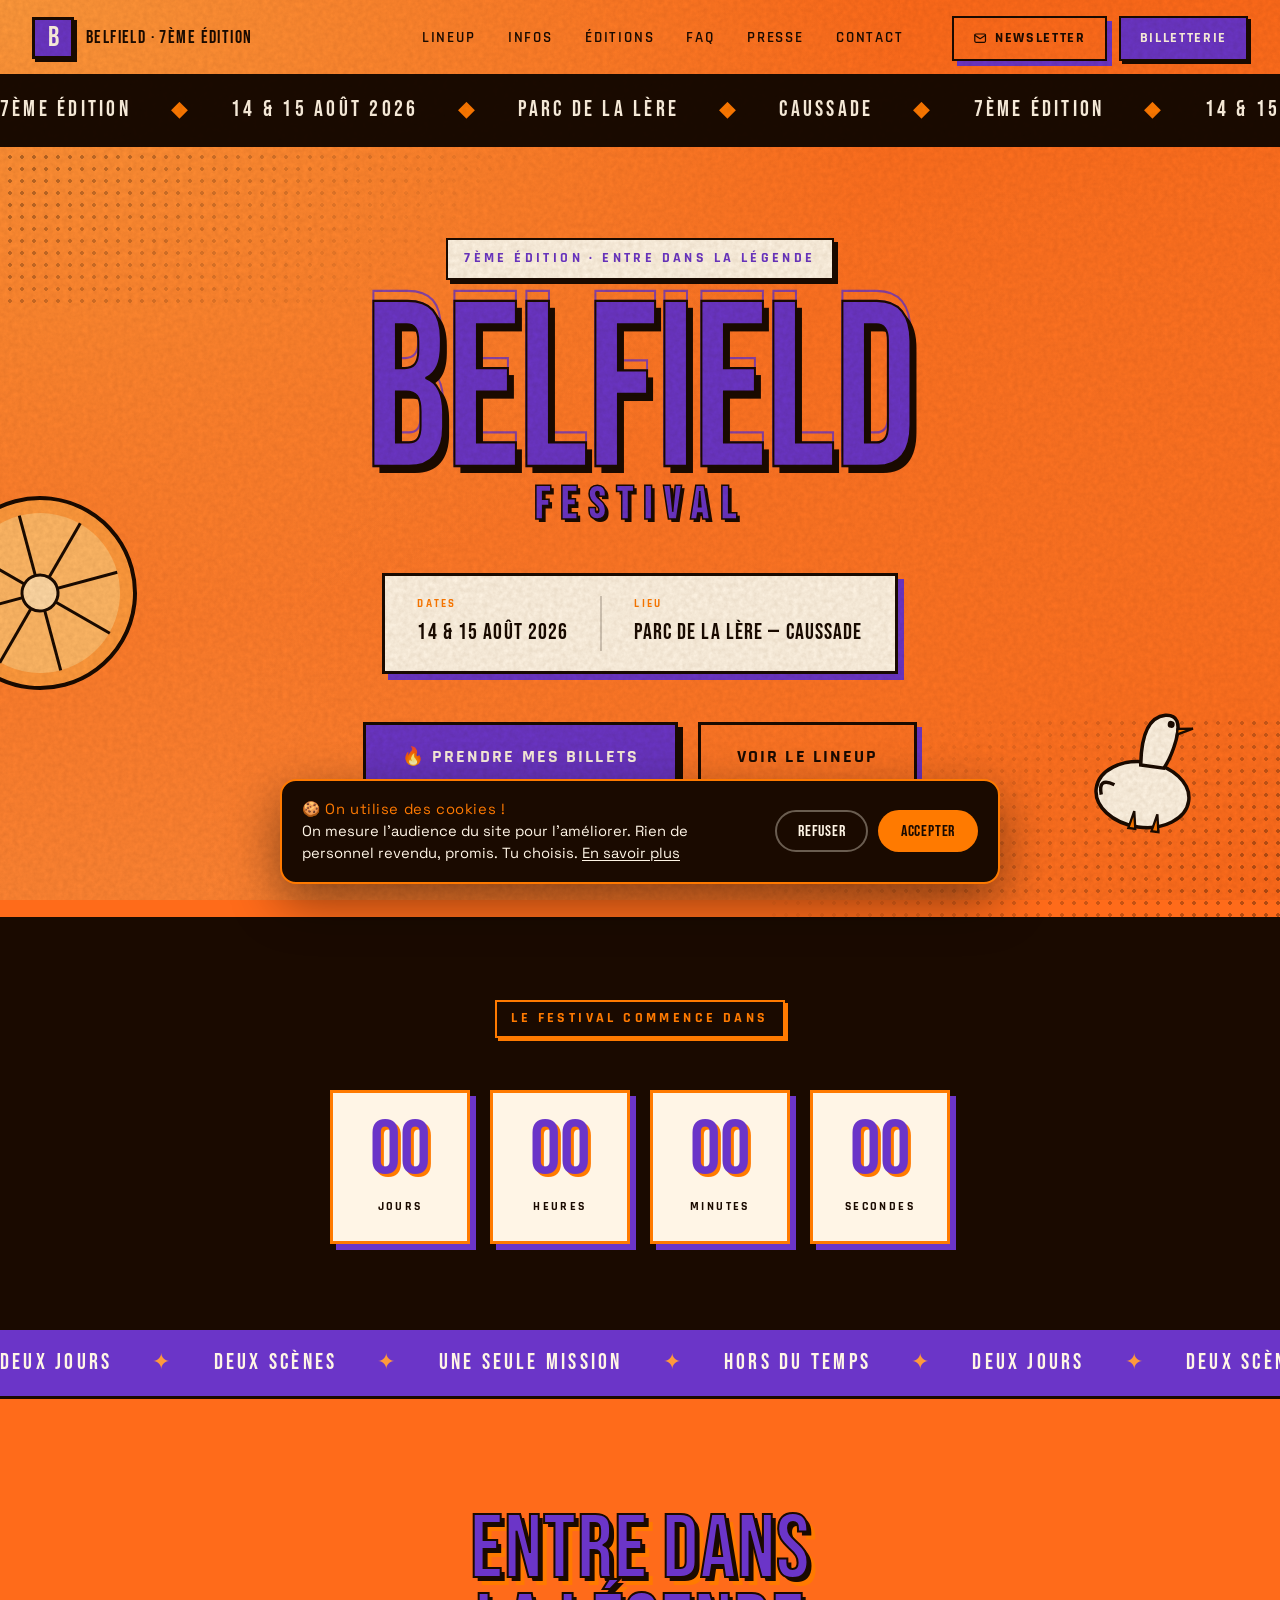
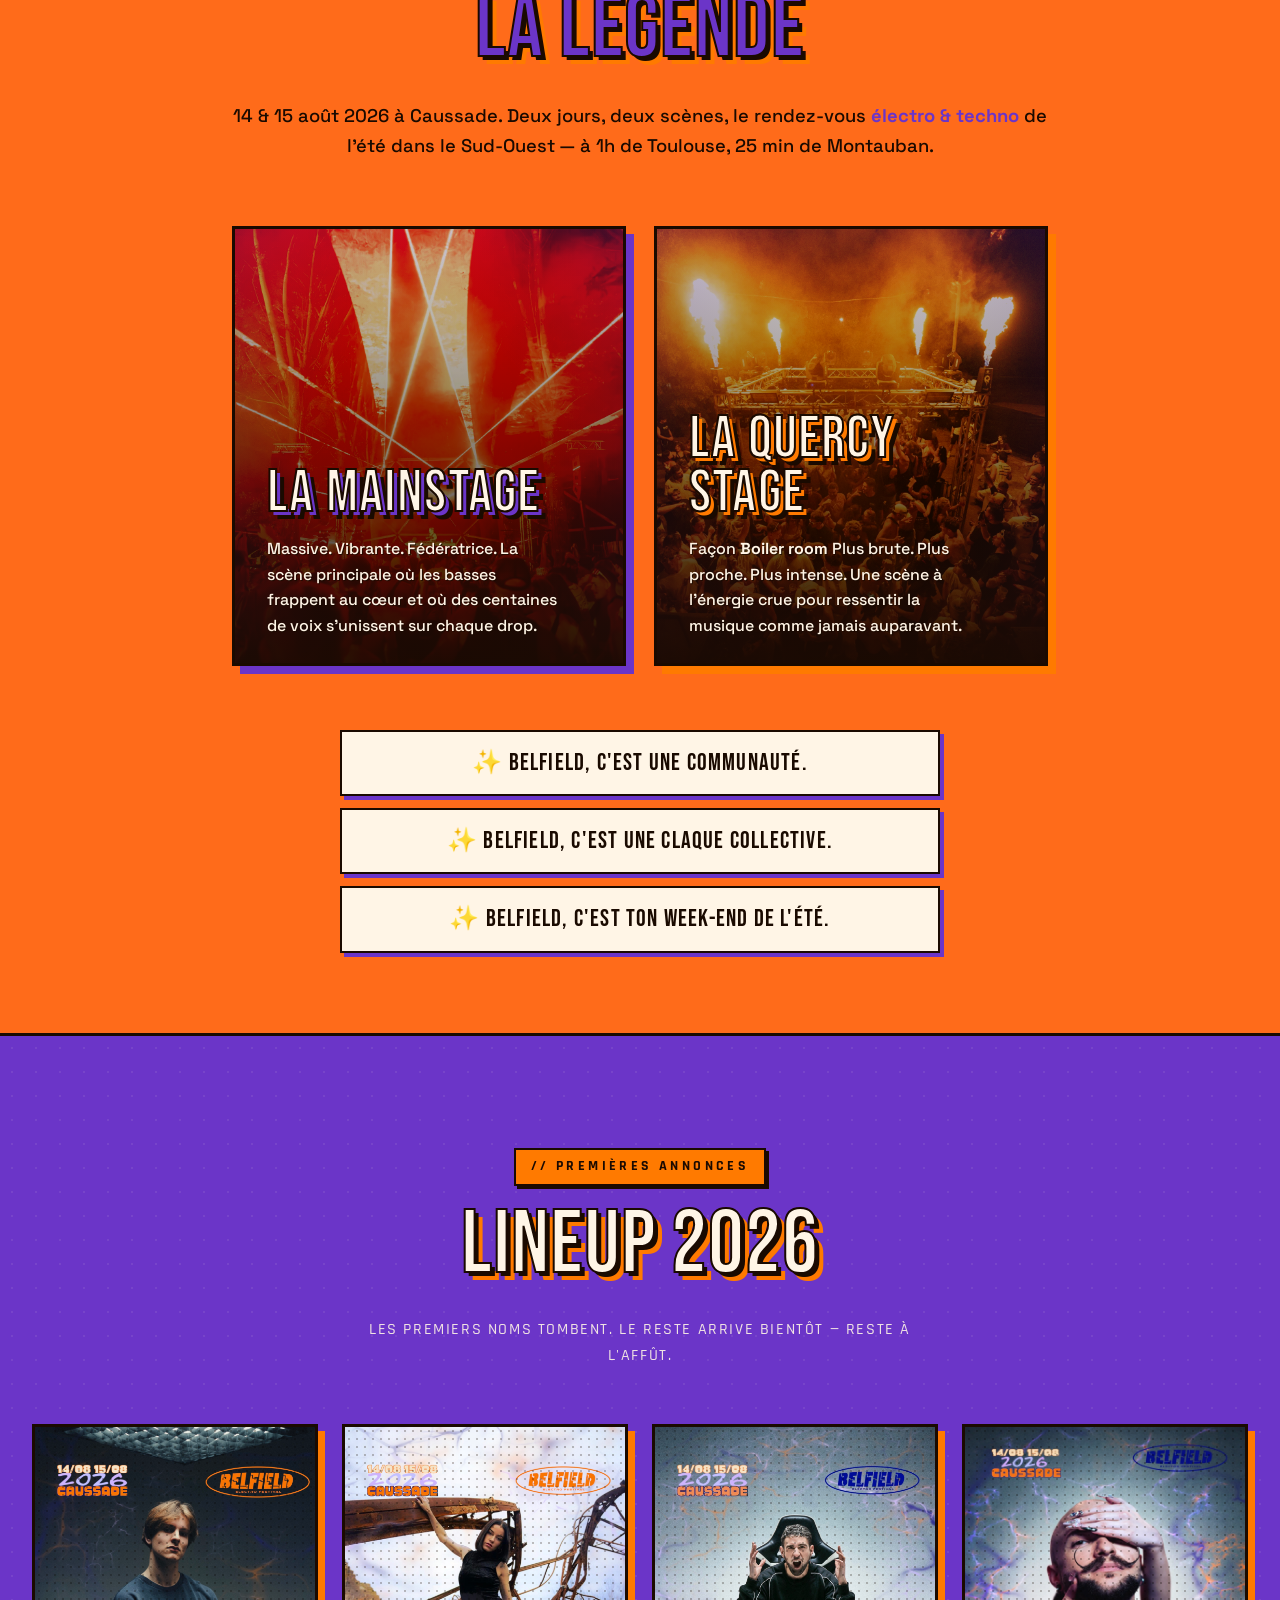
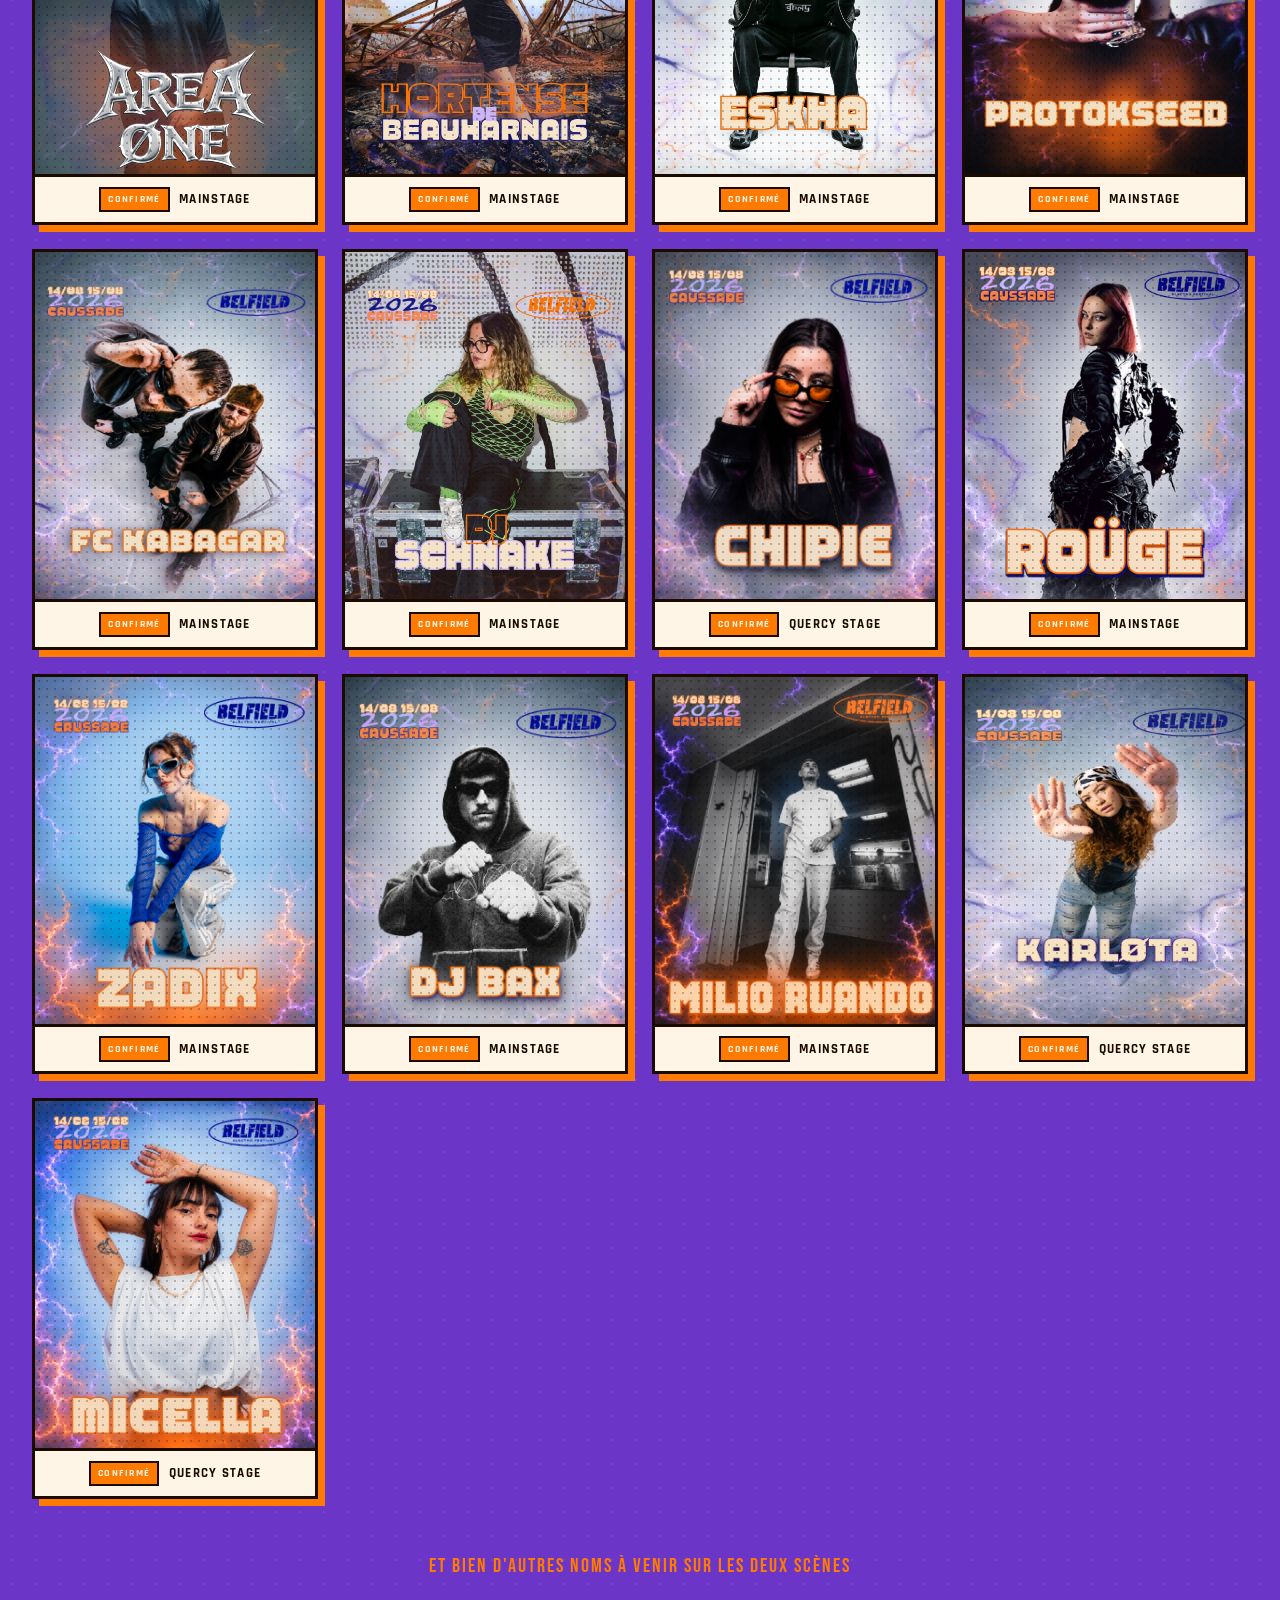
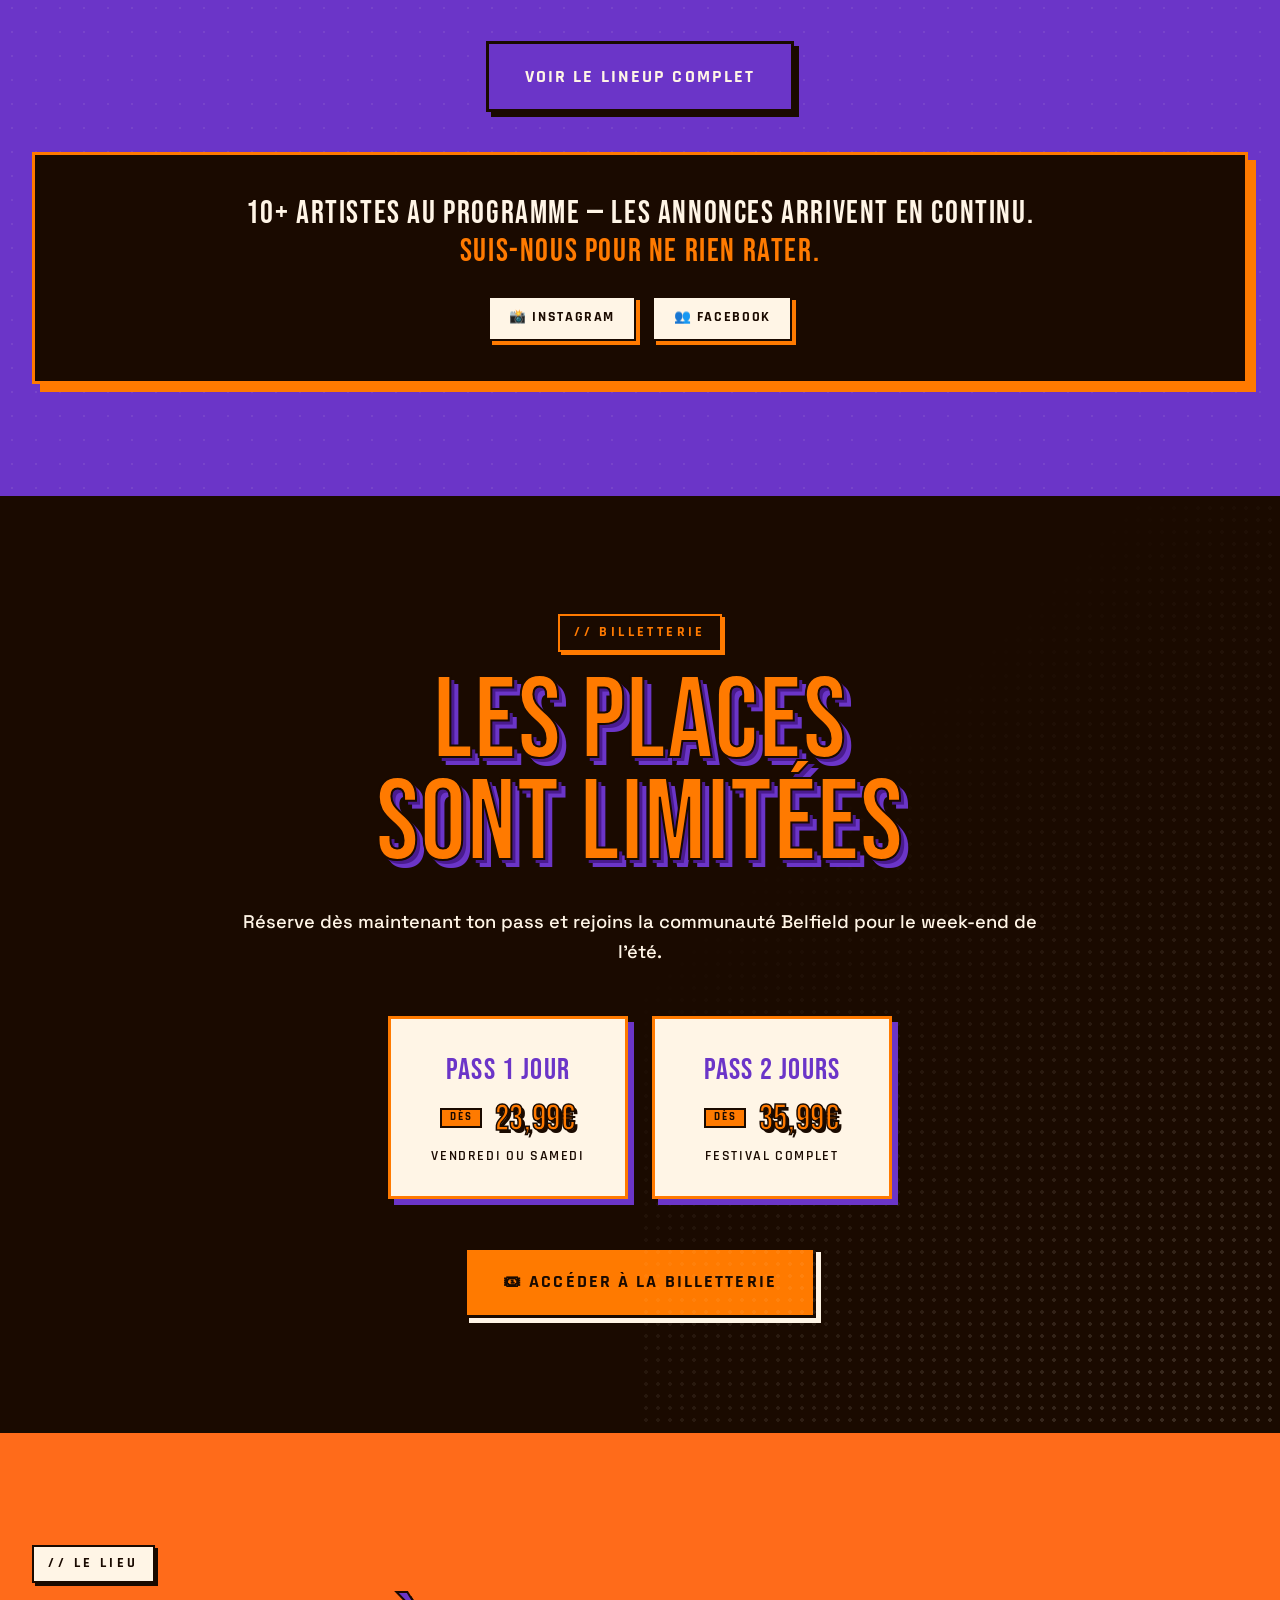
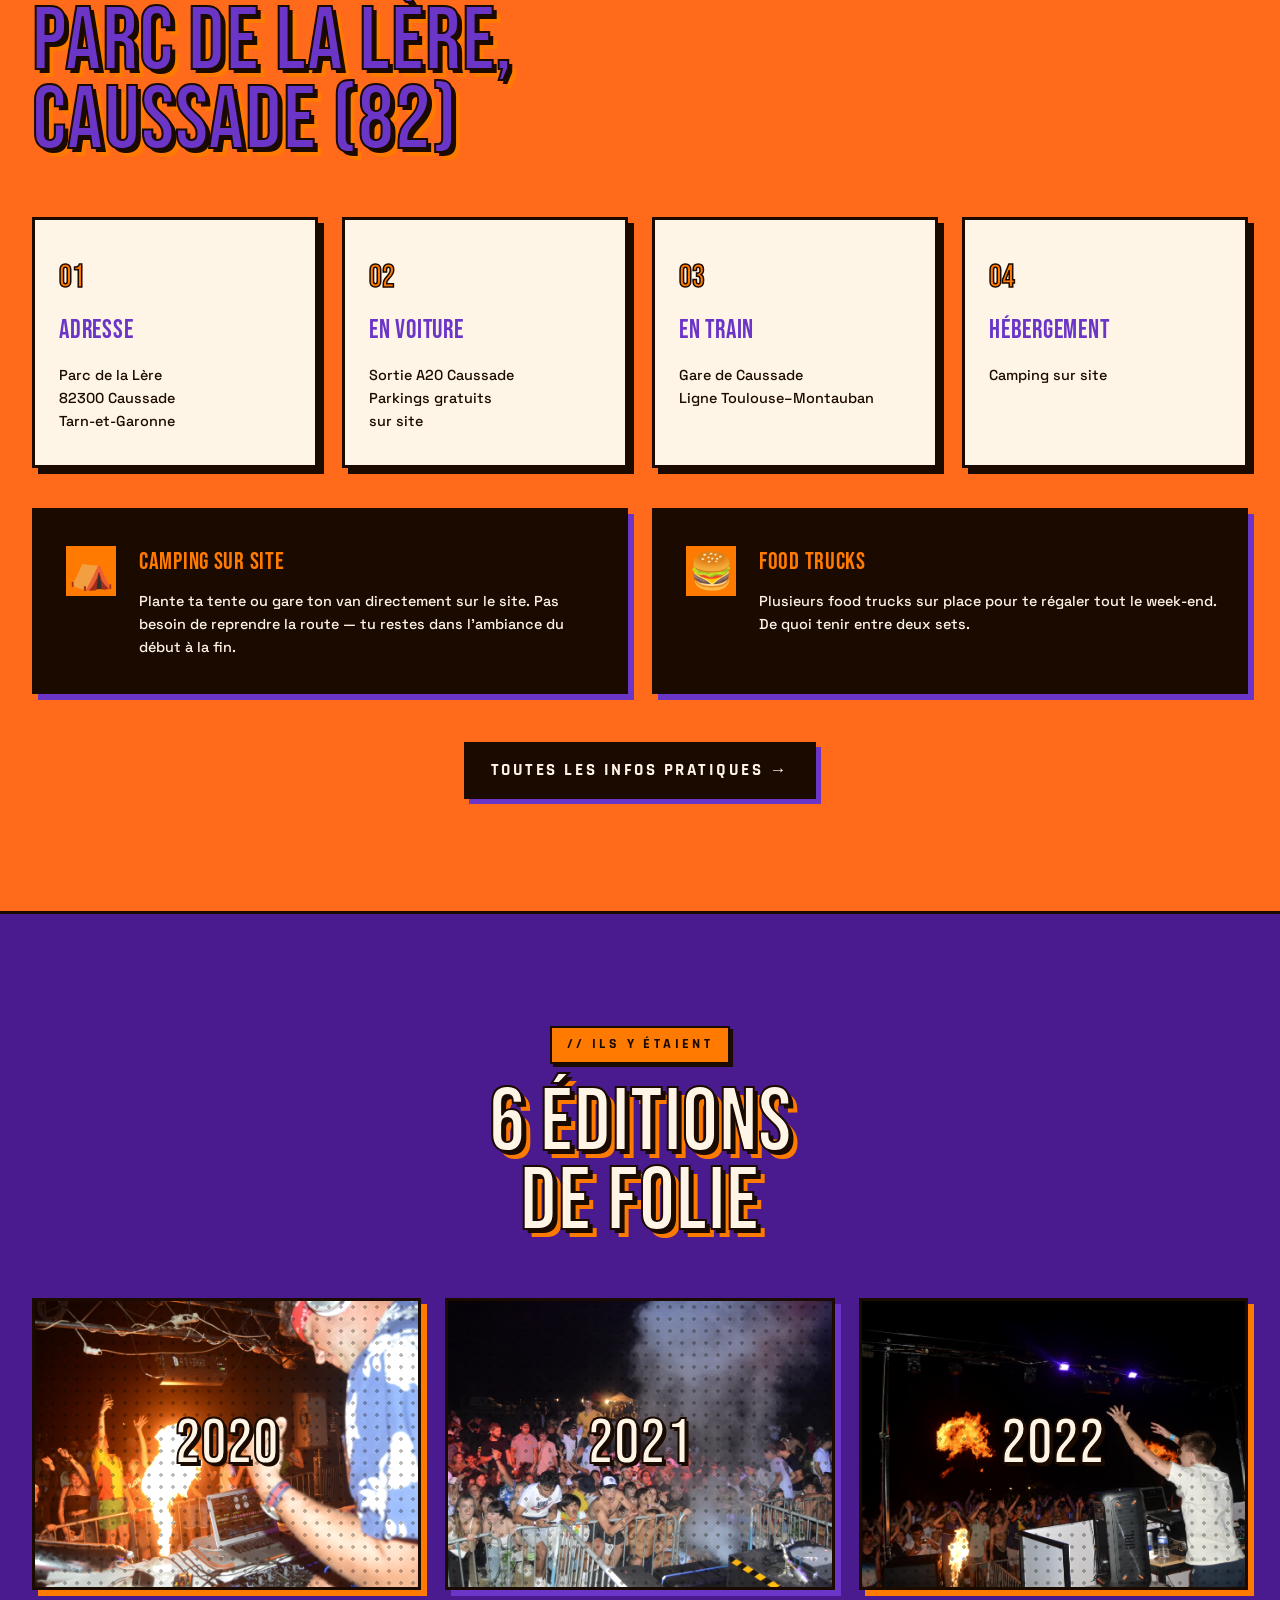
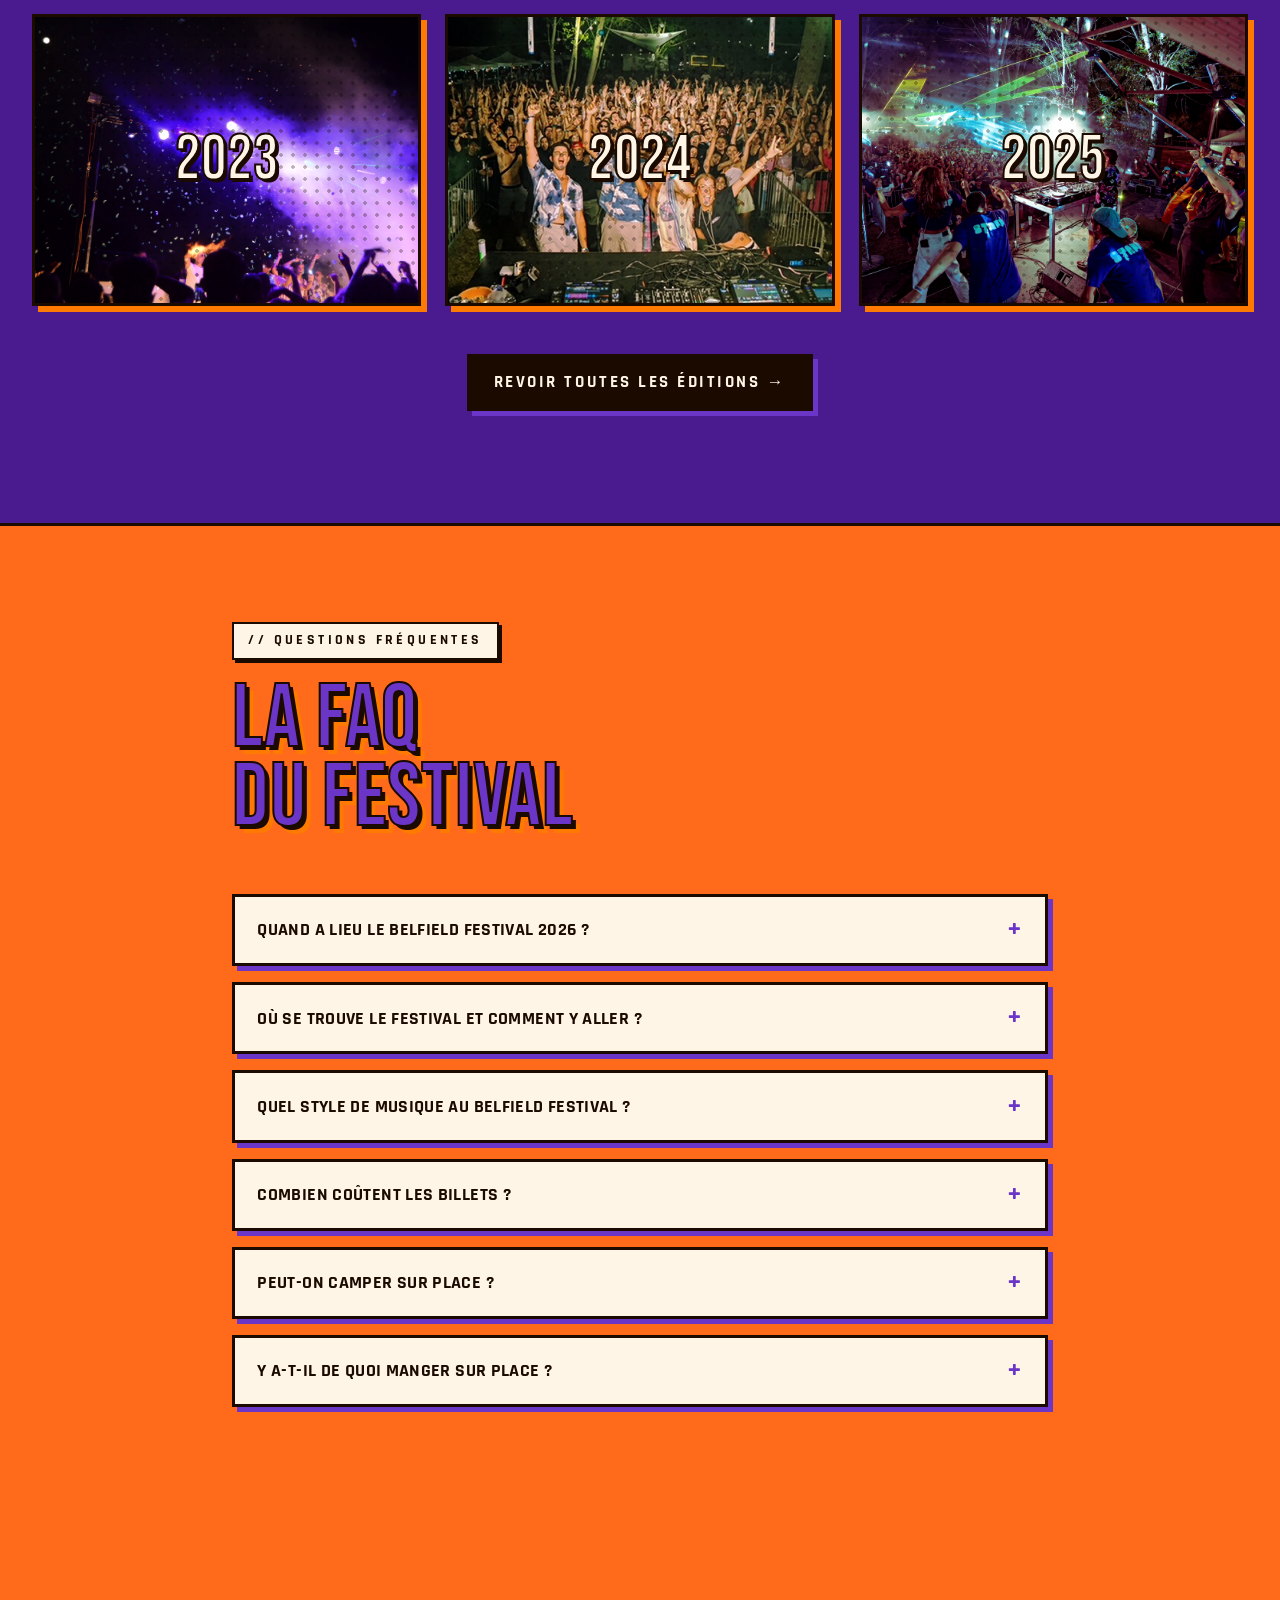
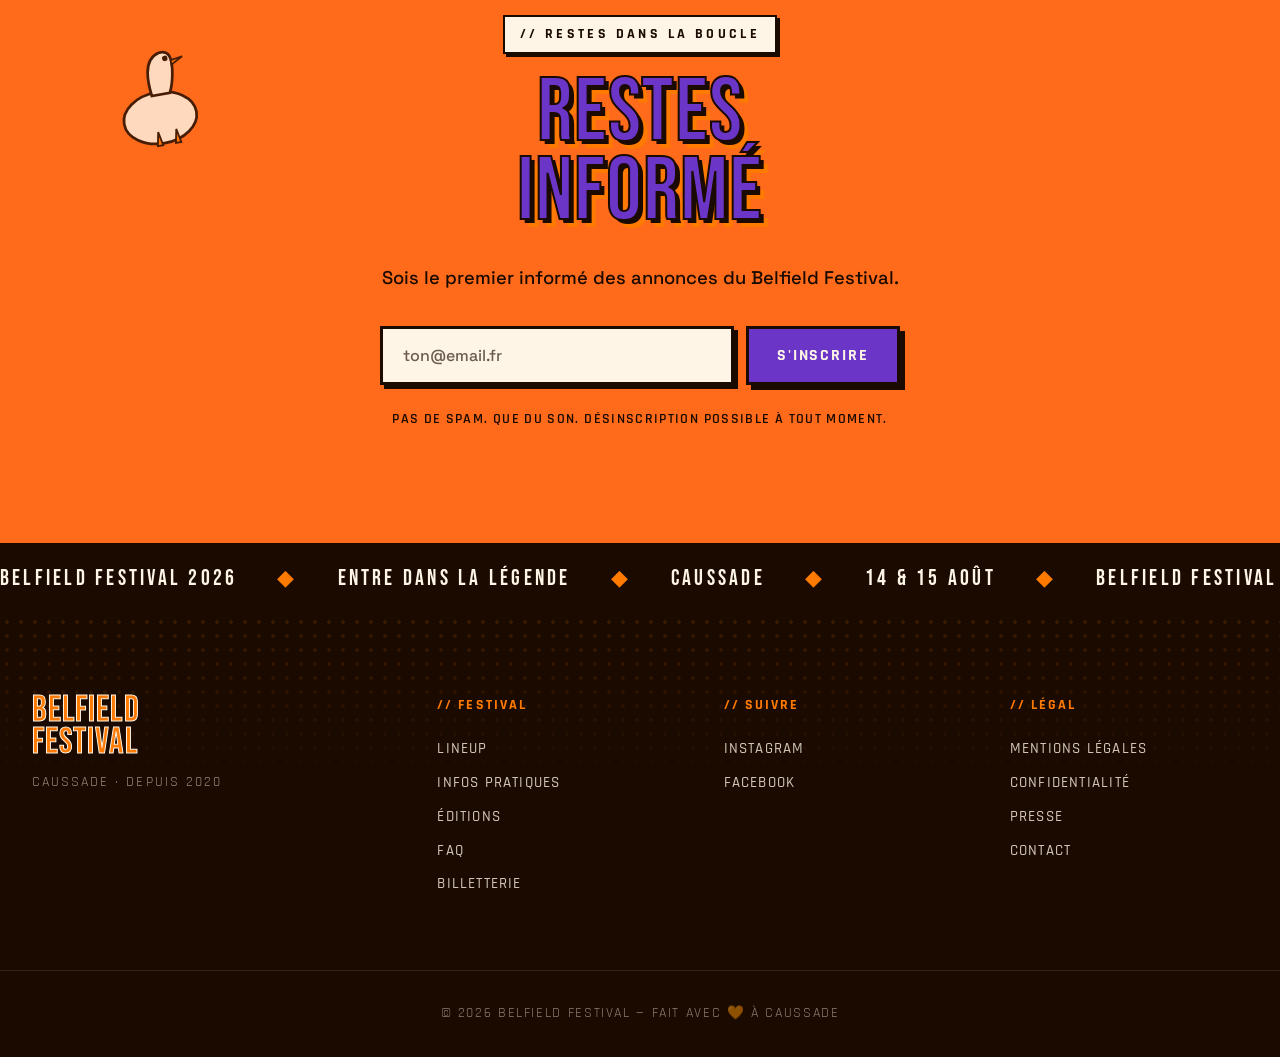
==== index.html @ 0a869cbb "Update timetable" ====
<!DOCTYPE html>
<html lang="fr">
<head>

  <meta charset="UTF-8" />
  <meta name="viewport" content="width=device-width, initial-scale=1.0" />

  <!-- SEO Core -->
  <title>Belfield Festival 2026 — Festival électro & techno près de Toulouse | 14 & 15 août</title>
  <meta name="description" content="Belfield Festival 2026 : le festival électro et techno de l'été dans le Sud-Ouest. 7ème édition les 14 & 15 août au Parc de la Lère, Caussade (près de Toulouse & Montauban). 2 jours, 2 scènes, pass dès 23,99€. Réserve ta place !" />
  <meta name="robots" content="index, follow, max-image-preview:large, max-snippet:-1" />
  <meta name="author" content="Belfield Festival" />
  <meta name="keywords" content="festival électro 2026, festival techno France, festival électro été 2026, festival musique électronique, Belfield Festival, festival Occitanie, festival Sud-Ouest, festival près de Toulouse, festival Tarn-et-Garonne, festival Montauban, Caussade, Parc de la Lère, festival open air, festival EDM France, festival pas cher" />
  <meta name="geo.region" content="FR-82" />
  <meta name="geo.placename" content="Caussade, Occitanie" />
  <meta name="geo.position" content="44.158;1.539" />
  <meta name="ICBM" content="44.158, 1.539" />
  <link rel="canonical" href="https://belfield-festival.fr/" />
  <link rel="alternate" hreflang="fr-FR" href="https://belfield-festival.fr/" />
  <link rel="alternate" hreflang="x-default" href="https://belfield-festival.fr/" />

  <!-- Open Graph -->
  <meta property="og:title" content="Belfield Festival 2026 — Festival électro & techno près de Toulouse" />
  <meta property="og:description" content="Le festival électro et techno de l'été dans le Sud-Ouest. 7ème édition les 14 & 15 août 2026 au Parc de la Lère, Caussade. 2 jours, 2 scènes, pass dès 23,99€." />
  <meta property="og:image" content="https://belfield-festival.fr/affiche-og.jpg" />
  <meta property="og:image:type" content="image/jpeg" />
  <meta property="og:image:width" content="1200" />
  <meta property="og:image:height" content="630" />
  <meta property="og:image:alt" content="Affiche officielle du Belfield Festival 2026 — festival électro & techno à Caussade" />
  <meta property="og:url" content="https://belfield-festival.fr/" />
  <meta property="og:type" content="website" />
  <meta property="og:site_name" content="Belfield Festival" />
  <meta property="og:locale" content="fr_FR" />

  <!-- Twitter Card -->
  <meta name="twitter:card" content="summary_large_image" />
  <meta name="twitter:title" content="Belfield Festival 2026 — Festival électro & techno près de Toulouse" />
  <meta name="twitter:description" content="Le festival électro et techno de l'été dans le Sud-Ouest. 14 & 15 août 2026 au Parc de la Lère, Caussade. 2 scènes, pass dès 23,99€." />
  <meta name="twitter:image" content="https://belfield-festival.fr/affiche-og.jpg" />

  <!-- Theme & favicons -->
  <meta name="theme-color" content="#FF7A00" />
  <link rel="icon" type="image/png" href="/images/BELFIELD_logoGoogle.png" />
  <link rel="shortcut icon" type="image/png" href="/images/BELFIELD_logoGoogle.png" />
  <link rel="apple-touch-icon" href="/images/BELFIELD_logoGoogle.png" />

  <!-- Schema.org Organization (site logo for Google SERP) -->
  <script type="application/ld+json">
  {
    "@context": "https://schema.org",
    "@type": "Organization",
    "name": "Belfield Festival",
    "url": "https://belfield-festival.fr/",
    "logo": "https://belfield-festival.fr/images/BELFIELD_logoGoogle.png",
    "sameAs": [
      "https://www.instagram.com/belfield.festival/",
      "https://www.facebook.com/p/Belfield-Events-100092731103925/"
    ]
  }
  </script>

  <!-- Schema.org WebSite (sitelinks / branding) -->
  <script type="application/ld+json">
  {
    "@context": "https://schema.org",
    "@type": "WebSite",
    "name": "Belfield Festival",
    "alternateName": "Belfield Festival Caussade",
    "url": "https://belfield-festival.fr/",
    "inLanguage": "fr-FR",
    "publisher": { "@type": "Organization", "name": "Belfield Festival" }
  }
  </script>

  <!-- Schema.org Event (JSON-LD) -->
  <script type="application/ld+json">
  {
    "@context": "https://schema.org",
    "@type": ["Festival", "MusicEvent"],
    "name": "Belfield Festival 2026",
    "description": "7ème édition du Belfield Festival, festival de musique électronique et techno à Caussade, près de Toulouse et Montauban (Occitanie, Sud-Ouest de la France). 2 jours, 2 scènes : La Mainstage et La Quercy Stage.",
    "startDate": "2026-08-14T18:00:00+02:00",
    "endDate": "2026-08-15T23:59:00+02:00",
    "eventStatus": "https://schema.org/EventScheduled",
    "eventAttendanceMode": "https://schema.org/OfflineEventAttendanceMode",
    "image": [
      "https://belfield-festival.fr/affiche-og.jpg"
    ],
    "url": "https://belfield-festival.fr/",
    "keywords": "festival électro, festival techno, festival électronique, festival été 2026, festival Occitanie, festival Sud-Ouest, festival près de Toulouse",
    "genre": ["Musique électronique", "Techno", "EDM"],
    "isAccessibleForFree": false,
    "maximumAttendeeCapacity": 5000,
    "location": {
      "@type": "Place",
      "name": "Parc de la Lère",
      "address": {
        "@type": "PostalAddress",
        "streetAddress": "Parc de la Lère",
        "addressLocality": "Caussade",
        "postalCode": "82300",
        "addressRegion": "Occitanie",
        "addressCountry": "FR"
      },
      "geo": {
        "@type": "GeoCoordinates",
        "latitude": 44.158,
        "longitude": 1.539
      }
    },
    "organizer": {
      "@type": "Organization",
      "name": "Belfield Festival",
      "url": "https://belfield-festival.fr/"
    },
    "performer": [
      { "@type": "MusicGroup", "name": "Area One" },
      { "@type": "MusicGroup", "name": "Hortense de Beauharnais" },
      { "@type": "MusicGroup", "name": "ESKHA" },
      { "@type": "MusicGroup", "name": "Protokseed" },
      { "@type": "MusicGroup", "name": "SCHNAKE" },
      { "@type": "MusicGroup", "name": "FacKabagar" },
      { "@type": "MusicGroup", "name": "CHIPIE" },
      { "@type": "MusicGroup", "name": "Roüge" },
      { "@type": "MusicGroup", "name": "ZADIX" },
      { "@type": "MusicGroup", "name": "DJ Bax" },
      { "@type": "MusicGroup", "name": "Milio Ruando" },
      { "@type": "MusicGroup", "name": "KARLOTA" },
      { "@type": "MusicGroup", "name": "MICELLA" }
    ],
    "offers": [
      {
        "@type": "Offer",
        "name": "Pass 1 Jour",
        "url": "https://shotgun.live/fr/festivals/belfield-festival-2026",
        "price": "23.99",
        "priceCurrency": "EUR",
        "availability": "https://schema.org/InStock",
        "validFrom": "2026-01-01T00:00:00+01:00"
      },
      {
        "@type": "Offer",
        "name": "Pass 2 Jours",
        "url": "https://shotgun.live/fr/festivals/belfield-festival-2026",
        "price": "35.99",
        "priceCurrency": "EUR",
        "availability": "https://schema.org/InStock",
        "validFrom": "2026-01-01T00:00:00+01:00"
      }
    ]
  }
  </script>

  <!-- Schema.org FAQ (rich snippets) -->
  <script type="application/ld+json">
  {
    "@context": "https://schema.org",
    "@type": "FAQPage",
    "mainEntity": [
      {
        "@type": "Question",
        "name": "Quand a lieu le Belfield Festival 2026 ?",
        "acceptedAnswer": {
          "@type": "Answer",
          "text": "Le Belfield Festival 2026 se déroule les vendredi 14 et samedi 15 août 2026 au Parc de la Lère, à Caussade (82300), en Occitanie."
        }
      },
      {
        "@type": "Question",
        "name": "Où se trouve le Belfield Festival ?",
        "acceptedAnswer": {
          "@type": "Answer",
          "text": "Le festival se tient au Parc de la Lère à Caussade (Tarn-et-Garonne), à environ 1h de Toulouse et 25 min de Montauban, dans le Sud-Ouest de la France. Accès facile par l'A20."
        }
      },
      {
        "@type": "Question",
        "name": "Quel style de musique au Belfield Festival ?",
        "acceptedAnswer": {
          "@type": "Answer",
          "text": "Belfield est un festival de musique électronique et techno, avec deux scènes : La Mainstage (massive et fédératrice) et La Quercy Stage (plus brute, façon boiler room)."
        }
      },
      {
        "@type": "Question",
        "name": "Combien coûtent les billets du Belfield Festival 2026 ?",
        "acceptedAnswer": {
          "@type": "Answer",
          "text": "Le pass 1 jour est disponible dès 23,99€ et le pass 2 jours dès 35,99€. La billetterie est en ligne sur Shotgun."
        }
      },
      {
        "@type": "Question",
        "name": "Peut-on camper sur place au Belfield Festival ?",
        "acceptedAnswer": {
          "@type": "Answer",
          "text": "Oui, un camping est disponible sur le site du festival. Tu peux planter ta tente ou garer ton van directement sur place pour rester dans l'ambiance tout le week-end."
        }
      },
      {
        "@type": "Question",
        "name": "Y a-t-il de quoi manger sur place ?",
        "acceptedAnswer": {
          "@type": "Answer",
          "text": "Plusieurs food trucks sont présents tout le week-end pour te régaler entre deux sets, de quoi tenir la distance sur les deux jours du festival."
        }
      }
    ]
  }
  </script>

  <link rel="preconnect" href="https://fonts.googleapis.com" />
  <link rel="preconnect" href="https://fonts.gstatic.com" crossorigin />
  <link href="https://fonts.googleapis.com/css2?family=Bebas+Neue&family=Rajdhani:wght@500;600;700&family=Space+Grotesk:wght@400;500;600;700&display=swap" rel="stylesheet" />
  <link rel="stylesheet" href="styles.css" />
  <link rel="stylesheet" href="cookies.css" />

  <!-- DNS prefetch billetterie externe -->
  <link rel="dns-prefetch" href="https://shotgun.live" />
</head>
<body>

  <!-- Grain overlay -->
  <div class="grain" aria-hidden="true"></div>

  <!-- Header -->
  <header class="site-header" id="header">
    <a href="#" class="logo">
      <span class="logo-mark">B</span>
      <span class="logo-text">Belfield · 7ème Édition</span>
    </a>
    <nav class="nav" id="nav">
      <a href="pages/lineup.html">Lineup</a>
      <a href="pages/infos.html">Infos</a>
      <a href="#editions">Éditions</a>
      <a href="#faq">FAQ</a>
      <a href="pages/presse.html">Presse</a>
      <a href="pages/contact.html">Contact</a>
      <a href="#contact" class="nav-newsletter">Newsletter</a>
    </nav>
    <div class="header-actions">
      <a href="#contact" class="btn btn-outline btn-sm">
        <svg class="btn-icon" viewBox="0 0 24 24" fill="none" stroke="currentColor" stroke-width="2" stroke-linecap="round" stroke-linejoin="round" aria-hidden="true"><rect x="3" y="5" width="18" height="14" rx="2"/><path d="m3 7 9 6 9-6"/></svg>
        Newsletter
      </a>
      <a href="https://shotgun.live/fr/festivals/belfield-festival-2026" class="btn btn-primary btn-sm">Billetterie</a>
    </div>
    <button class="burger" aria-label="Menu" id="burger">
      <span></span><span></span><span></span>
    </button>
  </header>

  <!-- Top marquee -->
  <div class="marquee marquee-top" aria-hidden="true">
    <div class="marquee-track">
      <span>7ème Édition</span><span class="dot">◆</span>
      <span>14 & 15 août 2026</span><span class="dot">◆</span>
      <span>Parc de la Lère</span><span class="dot">◆</span>
      <span>Caussade</span><span class="dot">◆</span>
      <span>7ème Édition</span><span class="dot">◆</span>
      <span>14 & 15 août 2026</span><span class="dot">◆</span>
      <span>Parc de la Lère</span><span class="dot">◆</span>
      <span>Caussade</span><span class="dot">◆</span>
    </div>
  </div>

  <!-- HERO -->
  <section class="hero">
    <div class="halftone halftone-tl" aria-hidden="true"></div>
    <div class="halftone halftone-br" aria-hidden="true"></div>

    <!-- Decorative oranges -->
    <div class="orange orange-left" aria-hidden="true">
      <svg viewBox="0 0 200 200" xmlns="http://www.w3.org/2000/svg">
        <circle cx="100" cy="100" r="95" fill="#FF9A3C" stroke="#1A0A00" stroke-width="4"/>
        <circle cx="100" cy="100" r="80" fill="#FFB866"/>
        <g stroke="#1A0A00" stroke-width="3" fill="none">
          <line x1="100" y1="20" x2="100" y2="180"/>
          <line x1="20" y1="100" x2="180" y2="100"/>
          <line x1="43" y1="43" x2="157" y2="157"/>
          <line x1="157" y1="43" x2="43" y2="157"/>
        </g>
        <circle cx="100" cy="100" r="18" fill="#FFD9A6" stroke="#1A0A00" stroke-width="3"/>
      </svg>
    </div>

    <!-- Mascotte goose -->
    <div class="goose goose-hero" aria-hidden="true">
      <svg viewBox="0 0 120 140" xmlns="http://www.w3.org/2000/svg">
        <ellipse cx="60" cy="95" rx="40" ry="28" fill="#FFF5E6" stroke="#1A0A00" stroke-width="3"/>
        <path d="M 55 70 Q 50 30 70 25 Q 85 22 82 45 Q 80 60 75 70 Z" fill="#FFF5E6" stroke="#1A0A00" stroke-width="3"/>
        <circle cx="76" cy="32" r="3" fill="#1A0A00"/>
        <path d="M 82 35 L 95 33 L 82 40 Z" fill="#FF7A00" stroke="#1A0A00" stroke-width="2"/>
        <path d="M 75 110 L 72 125 L 78 125 Z" fill="#FF7A00" stroke="#1A0A00" stroke-width="2"/>
        <path d="M 55 110 L 52 125 L 58 125 Z" fill="#FF7A00" stroke="#1A0A00" stroke-width="2"/>
        <path d="M 35 90 Q 20 85 25 100" fill="#FFF5E6" stroke="#1A0A00" stroke-width="3"/>
      </svg>
    </div>

    <div class="hero-content">
      <p class="eyebrow">7ème Édition · Entre dans la légende</p>

      <h1 class="hero-title">
        <span class="sr-only">Belfield Festival 2026 — Festival électro &amp; techno les 14 &amp; 15 août au Parc de la Lère, Caussade, près de Toulouse</span>
        <span class="title-ghost" aria-hidden="true">Belfield</span>
        <span class="title-ghost" aria-hidden="true">Belfield</span>
        <span class="title-main" aria-hidden="true">Belfield</span>
        <span class="title-sub" aria-hidden="true">Festival</span>
      </h1>

      <div class="hero-meta">
        <div class="meta-block">
          <span class="meta-label">Dates</span>
          <span class="meta-value">14 &amp; 15 Août 2026</span>
        </div>
        <div class="meta-divider"></div>
        <div class="meta-block">
          <span class="meta-label">Lieu</span>
          <span class="meta-value">Parc de la Lère — Caussade</span>
        </div>
      </div>

      <div class="hero-actions">
        <a href="https://shotgun.live/fr/festivals/belfield-festival-2026" class="btn btn-primary btn-lg">🔥 Prendre mes billets</a>
        <a href="pages/lineup.html" class="btn btn-outline btn-lg">Voir le lineup</a>
      </div>
    </div>
  </section>

  <!-- COUNTDOWN -->
  <section class="countdown-section">
    <div class="container">
      <p class="section-label gold">Le festival commence dans</p>
      <div class="countdown" id="countdown">
        <div class="cd-unit"><span class="cd-num" id="cd-days">00</span><span class="cd-label">Jours</span></div>
        <div class="cd-unit"><span class="cd-num" id="cd-hours">00</span><span class="cd-label">Heures</span></div>
        <div class="cd-unit"><span class="cd-num" id="cd-mins">00</span><span class="cd-label">Minutes</span></div>
        <div class="cd-unit"><span class="cd-num" id="cd-secs">00</span><span class="cd-label">Secondes</span></div>
      </div>
    </div>
  </section>

  <!-- Marquee 2 -->
  <div class="marquee marquee-purple" aria-hidden="true">
    <div class="marquee-track reverse">
      <span>Deux jours</span><span class="dot">✦</span>
      <span>Deux scènes</span><span class="dot">✦</span>
      <span>Une seule mission</span><span class="dot">✦</span>
      <span>Hors du temps</span><span class="dot">✦</span>
      <span>Deux jours</span><span class="dot">✦</span>
      <span>Deux scènes</span><span class="dot">✦</span>
      <span>Une seule mission</span><span class="dot">✦</span>
      <span>Hors du temps</span><span class="dot">✦</span>
    </div>
  </div>

  <!-- INTRO -->
  <section class="intro">
    <div class="container narrow">
      <h2 class="section-title">Entre dans<br/>la légende</h2>
      <p class="lead">
        14 &amp; 15 août 2026 à Caussade. Deux jours, deux scènes, le rendez-vous
        <strong>électro &amp; techno</strong> de l'été dans le Sud-Ouest — à 1h de Toulouse,
        25 min de Montauban.
      </p>

      <div class="stages">
        <article class="stage stage-main" data-stage="mainstage">
          <div class="stage-slider">
            <div class="stage-track">
              <div class="stage-slide"><img src="images/mainstage/image00001.webp" alt="La Mainstage du Belfield Festival — foule et show électro de nuit" loading="lazy"/></div>
              <div class="stage-slide"><img src="images/mainstage/image00018.webp" alt="Public en feu devant la Mainstage du Belfield Festival, Caussade" loading="lazy"/></div>
              <div class="stage-slide"><img src="images/mainstage/image00034.webp" alt="DJ set électro sur la Mainstage du Belfield Festival" loading="lazy"/></div>
              <div class="stage-slide"><img src="images/mainstage/image00038.webp" alt="Jeux de lumière et basses sur la Mainstage du Belfield Festival" loading="lazy"/></div>
              <div class="stage-slide"><img src="images/mainstage/image00045.webp" alt="Ambiance festival électro à la Mainstage du Belfield, Occitanie" loading="lazy"/></div>
            </div>
            <div class="stage-overlay"></div>
          </div>
          <div class="stage-content">
            <h3>La Mainstage</h3>
            <p>Massive. Vibrante. Fédératrice. La scène principale où les basses frappent au cœur et où des centaines de voix s'unissent sur chaque drop.</p>
          </div>
        </article>

        <article class="stage stage-quercy" data-stage="quercy">
          <div class="stage-slider">
            <div class="stage-track">
              <div class="stage-slide"><img src="images/QuercyStage/image00022.webp" alt="La Quercy Stage du Belfield Festival, ambiance techno façon boiler room" loading="lazy"/></div>
              <div class="stage-slide"><img src="images/QuercyStage/image00024.webp" alt="Public proche du DJ sur la Quercy Stage du Belfield Festival" loading="lazy"/></div>
              <div class="stage-slide"><img src="images/QuercyStage/image00032.webp" alt="Set techno intense sur la Quercy Stage du Belfield Festival, Caussade" loading="lazy"/></div>
            </div>
            <div class="stage-overlay"></div>
          </div>
          <div class="stage-content">
            <h3>La Quercy Stage</h3>
            <p>Façon <strong>Boiler room</strong> Plus brute. Plus proche. Plus intense. Une scène à l'énergie crue pour ressentir la musique comme jamais auparavant.</p>
          </div>
        </article>
      </div>

      <ul class="manifesto">
        <li>✨ Belfield, c'est une communauté.</li>
        <li>✨ Belfield, c'est une claque collective.</li>
        <li>✨ Belfield, c'est ton week-end de l'été.</li>
      </ul>
    </div>
  </section>

  <!-- LINEUP -->
  <section class="lineup" id="lineup">
    <div class="container">
      <div class="section-header">
        <p class="section-label">// Premières annonces</p>
        <h2 class="section-title">Lineup 2026</h2>
        <p class="lineup-intro">Les premiers noms tombent. Le reste arrive bientôt — reste à l'affût.</p>
      </div>
      <div class="artists-grid">
        <article class="artist-card revealed">
          <div class="artist-img">
            <img src="images/artistes/artiste1.jpg" alt="Area One — DJ électro à la Mainstage du Belfield Festival 2026, Caussade" loading="lazy" width="600" height="600"/>
          </div>
          <div class="artist-info">
            <span class="artist-status">Confirmé</span>
            <p>Mainstage</p>
          </div>
        </article>
        <article class="artist-card revealed">
          <div class="artist-img">
            <img src="images/artistes/artiste2.jpg" alt="Hortense de Beauharnais — artiste à la Mainstage du Belfield Festival 2026" loading="lazy" width="600" height="600"/>
          </div>
          <div class="artist-info">
            <span class="artist-status">Confirmé</span>
            <p>Mainstage</p>
          </div>
        </article>
        <article class="artist-card revealed">
          <div class="artist-img">
            <img src="images/artistes/ESKHA.JPEG" alt="ESKHA — DJ électro à la Mainstage du Belfield Festival 2026, Caussade" loading="lazy" width="600" height="600"/>
          </div>
          <div class="artist-info">
            <span class="artist-status">Confirmé</span>
            <p>Mainstage</p>
          </div>
        </article>
        <article class="artist-card revealed">
          <div class="artist-img">
            <img src="images/artistes/Protokseed.webp" alt="Protokseed — artiste techno à la Mainstage du Belfield Festival 2026" loading="lazy" width="600" height="600"/>
          </div>
          <div class="artist-info">
            <span class="artist-status">Confirmé</span>
            <p>Mainstage</p>
          </div>
        </article>
        <article class="artist-card revealed">
          <div class="artist-img">
            <img src="images/artistes/FacKabagar.webp" alt="FacKabagar — DJ à la Mainstage du Belfield Festival 2026" loading="lazy" width="600" height="600"/>
          </div>
          <div class="artist-info">
            <span class="artist-status">Confirmé</span>
            <p>Mainstage</p>
          </div>
        </article>
        <article class="artist-card revealed">
          <div class="artist-img">
            <img src="images/artistes/SCHNAKE.JPEG" alt="SCHNAKE — artiste électro à la Mainstage du Belfield Festival 2026" loading="lazy" width="600" height="600"/>
          </div>
          <div class="artist-info">
            <span class="artist-status">Confirmé</span>
            <p>Mainstage</p>
          </div>
        </article>
        <article class="artist-card revealed">
          <div class="artist-img">
            <img src="images/artistes/CHIPIE publi.webp" alt="CHIPIE — DJ à la Quercy Stage du Belfield Festival 2026" loading="lazy" width="600" height="600"/>
          </div>
          <div class="artist-info">
            <span class="artist-status">Confirmé</span>
            <p>Quercy Stage</p>
          </div>
        </article>
        <article class="artist-card revealed">
          <div class="artist-img">
            <img src="images/artistes/Roüge Post Insta.PNG" alt="Roüge — artiste à la Mainstage du Belfield Festival 2026, Caussade" loading="lazy" width="600" height="600"/>
          </div>
          <div class="artist-info">
            <span class="artist-status">Confirmé</span>
            <p>Mainstage</p>
          </div>
        </article>
        <article class="artist-card revealed">
          <div class="artist-img">
            <img src="images/artistes/ZADIX publi.webp" alt="ZADIX — DJ à la Mainstage du Belfield Festival 2026" loading="lazy" width="600" height="600"/>
          </div>
          <div class="artist-info">
            <span class="artist-status">Confirmé</span>
            <p>Mainstage</p>
          </div>
        </article>
        <article class="artist-card revealed">
          <div class="artist-img">
            <img src="images/artistes/DjBax.webp" alt="DJ Bax — DJ électro à la Mainstage du Belfield Festival 2026, Caussade" loading="lazy" width="600" height="600"/>
          </div>
          <div class="artist-info">
            <span class="artist-status">Confirmé</span>
            <p>Mainstage</p>
          </div>
        </article>
        <article class="artist-card revealed">
          <div class="artist-img">
            <img src="images/artistes/MilioRuando.webp" alt="Milio Ruando — artiste à la Mainstage du Belfield Festival 2026, Caussade" loading="lazy" width="600" height="600"/>
          </div>
          <div class="artist-info">
            <span class="artist-status">Confirmé</span>
            <p>Mainstage</p>
          </div>
        </article>
        <article class="artist-card revealed">
          <div class="artist-img">
            <img src="images/artistes/KARLOTA.webp" alt="KARLOTA — DJ à la Quercy Stage du Belfield Festival 2026" loading="lazy" width="600" height="600"/>
          </div>
          <div class="artist-info">
            <span class="artist-status">Confirmé</span>
            <p>Quercy Stage</p>
          </div>
        </article>
        <article class="artist-card revealed">
          <div class="artist-img">
            <img src="images/artistes/MICELLA publi.webp" alt="MICELLA — DJ à la Quercy Stage du Belfield Festival 2026" loading="lazy" width="600" height="600"/>
          </div>
          <div class="artist-info">
            <span class="artist-status">Confirmé</span>
            <p>Quercy Stage</p>
          </div>
        </article>
      </div>
      <div class="lineup-more-hint">
        <span class="more-dots">· · · · · · · · · ·</span>
        <p>Et bien d'autres noms à venir sur les deux scènes</p>
        <span class="more-dots">· · · · · · · · · ·</span>
      </div>
      <div class="lineup-cta-full">
        <a href="pages/lineup.html" class="btn btn-primary btn-lg">Voir le lineup complet</a>
      </div>
      <div class="lineup-teaser">
        <p class="teaser-text">10+ artistes au programme — les annonces arrivent en continu.<br/><strong>Suis-nous pour ne rien rater.</strong></p>
        <div class="teaser-socials">
          <a href="https://www.instagram.com/belfield.festival/" class="btn btn-outline btn-sm">📸 Instagram</a>
          <a href="https://www.facebook.com/p/Belfield-Events-100092731103925/" class="btn btn-outline btn-sm">👥 Facebook</a>
        </div>
      </div>
    </div>
  </section>

  <!-- TICKETS BANNER -->
  <section class="tickets-banner" id="billetterie">
    <div class="halftone halftone-tickets" aria-hidden="true"></div>
    <div class="container narrow center">
      <p class="section-label gold">// Billetterie</p>
      <h2 class="section-title huge">Les places<br/>sont limitées</h2>
      <p class="lead light">Réserve dès maintenant ton pass et rejoins la communauté Belfield pour le week-end de l'été.</p>
      <div class="pass-types">
        <div class="pass">
          <p class="pass-label">Pass 1 Jour</p>
          <p class="pass-price"><span class="price-from">dès</span> 23,99€</p>
          <p class="pass-desc">Vendredi ou Samedi</p>
        </div>
        <div class="pass">
          <p class="pass-label">Pass 2 Jours</p>
          <p class="pass-price"><span class="price-from">dès</span> 35,99€</p>
          <p class="pass-desc">Festival complet</p>
        </div>
      </div>
      <a href="https://shotgun.live/fr/festivals/belfield-festival-2026" class="btn btn-accent btn-lg">🎟 Accéder à la billetterie</a>
    </div>
  </section>

  <!-- INFOS -->
  <section class="infos" id="infos">
    <div class="container">
      <div class="section-header">
        <p class="section-label">// Le lieu</p>
        <h2 class="section-title">Parc de la Lère,<br/>Caussade (82)</h2>
      </div>
      <div class="infos-grid">
        <div class="info-card">
          <div class="info-num">01</div>
          <h3>Adresse</h3>
          <p>Parc de la Lère<br/>82300 Caussade<br/>Tarn-et-Garonne</p>
        </div>
        <div class="info-card">
          <div class="info-num">02</div>
          <h3>En voiture</h3>
          <p>Sortie A20 Caussade<br/>Parkings gratuits<br/>sur site</p>
        </div>
        <div class="info-card">
          <div class="info-num">03</div>
          <h3>En train</h3>
          <p>Gare de Caussade<br/>Ligne Toulouse–Montauban<br/></p>
        </div>
        <div class="info-card">
          <div class="info-num">04</div>
          <h3>Hébergement</h3>
          <p>Camping sur site</p>
        </div>
      </div>
      <div class="surplace-preview">
        <div class="surplace-preview-card">
          <div class="surplace-preview-icon">⛺</div>
          <div>
            <h3>Camping sur site</h3>
            <p>Plante ta tente ou gare ton van directement sur le site. Pas besoin de reprendre la route — tu restes dans l'ambiance du début à la fin.</p>
          </div>
        </div>
        <div class="surplace-preview-card">
          <div class="surplace-preview-icon">🍔</div>
          <div>
            <h3>Food Trucks</h3>
            <p>Plusieurs food trucks sur place pour te régaler tout le week-end. De quoi tenir entre deux sets.</p>
          </div>
        </div>
      </div>

      <div class="section-footer">
        <a href="pages/infos.html" class="link-arrow">Toutes les infos pratiques →</a>
      </div>
    </div>
  </section>

  <!-- EDITIONS -->
  <section class="editions" id="editions">
    <div class="container">
      <div class="section-header">
        <p class="section-label">// Ils y étaient</p>
        <h2 class="section-title">6 éditions<br/>de folie</h2>
      </div>
      <div class="gallery">
        <div class="gallery-item" data-year="2020">
          <img src="images/editions/2020.webp" alt="Édition 2020 du Belfield Festival à Caussade — foule du festival électro" loading="lazy"/>
          <span>2020</span>
        </div>
        <div class="gallery-item" data-year="2021">
          <img src="images/editions/2021.webp" alt="Édition 2021 du Belfield Festival — ambiance festival techno en plein air" loading="lazy"/>
          <span>2021</span>
        </div>
        <div class="gallery-item" data-year="2022">
          <img src="images/editions/2022.webp" alt="Édition 2022 du Belfield Festival électro, Parc de la Lère, Caussade" loading="lazy"/>
          <span>2022</span>
        </div>
        <div class="gallery-item" data-year="2023">
          <img src="images/editions/2023.webp" alt="Édition 2023 du Belfield Festival — public et show de nuit" loading="lazy"/>
          <span>2023</span>
        </div>
        <div class="gallery-item" data-year="2024">
          <img src="images/editions/2024.jpg" alt="Édition 2024 du Belfield Festival électro/techno en Occitanie" loading="lazy"/>
          <span>2024</span>
        </div>
        <div class="gallery-item" data-year="2025">
          <img src="images/editions/2025.webp" alt="Édition 2025 du Belfield Festival — festival électro du Sud-Ouest" loading="lazy"/>
          <span>2025</span>
        </div>
      </div>
      <div class="section-footer">
        <a href="pages/histoire.html" class="link-arrow">Revoir toutes les éditions →</a>
      </div>
    </div>
  </section>

  <!-- FAQ -->
  <section class="faq" id="faq">
    <div class="container narrow">
      <div class="section-header">
        <p class="section-label">// Questions fréquentes</p>
        <h2 class="section-title">La FAQ<br/>du festival</h2>
      </div>
      <div class="faq-list">
        <details class="faq-item">
          <summary>Quand a lieu le Belfield Festival 2026 ?</summary>
          <p>Le Belfield Festival 2026 se déroule les <strong>vendredi 14 et samedi 15 août 2026</strong> au Parc de la Lère, à Caussade (82300), en Occitanie. C'est la 7ème édition de ce festival électro et techno.</p>
        </details>
        <details class="faq-item">
          <summary>Où se trouve le festival et comment y aller ?</summary>
          <p>Le festival se tient au <strong>Parc de la Lère à Caussade</strong> (Tarn-et-Garonne), dans le Sud-Ouest de la France. Compte environ 1h depuis Toulouse et 25 min depuis Montauban. Accès facile par l'A20 (parkings gratuits sur site) ou en train jusqu'à la gare de Caussade, sur la ligne Toulouse–Montauban.</p>
        </details>
        <details class="faq-item">
          <summary>Quel style de musique au Belfield Festival ?</summary>
          <p>Belfield est un <strong>festival de musique électronique et techno</strong> avec deux scènes : La Mainstage, massive et fédératrice, et La Quercy Stage, plus brute et intime, façon boiler room.</p>
        </details>
        <details class="faq-item">
          <summary>Combien coûtent les billets ?</summary>
          <p>Le <strong>pass 1 jour est disponible dès 23,99€</strong> et le <strong>pass 2 jours dès 35,99€</strong>. La billetterie se fait en ligne sur Shotgun. Les places sont limitées, mieux vaut réserver tôt.</p>
        </details>
        <details class="faq-item">
          <summary>Peut-on camper sur place ?</summary>
          <p>Oui ! Un <strong>camping est disponible directement sur le site</strong>. Tu peux planter ta tente ou garer ton van et rester dans l'ambiance tout le week-end, sans reprendre la route.</p>
        </details>
        <details class="faq-item">
          <summary>Y a-t-il de quoi manger sur place ?</summary>
          <p>Plusieurs <strong>food trucks</strong> sont présents tout le week-end pour te régaler entre deux sets. De quoi tenir la distance sur les deux jours.</p>
        </details>
      </div>
    </div>
  </section>
  

  <!-- NEWSLETTER -->
  <section class="newsletter" id="contact">
    <div class="goose goose-news" aria-hidden="true">
      <svg viewBox="0 0 120 140" xmlns="http://www.w3.org/2000/svg">
        <ellipse cx="60" cy="95" rx="40" ry="28" fill="#FFF5E6" stroke="#1A0A00" stroke-width="3"/>
        <path d="M 55 70 Q 50 30 70 25 Q 85 22 82 45 Q 80 60 75 70 Z" fill="#FFF5E6" stroke="#1A0A00" stroke-width="3"/>
        <circle cx="76" cy="32" r="3" fill="#1A0A00"/>
        <path d="M 82 35 L 95 33 L 82 40 Z" fill="#FF7A00" stroke="#1A0A00" stroke-width="2"/>
        <path d="M 75 110 L 72 125 L 78 125 Z" fill="#FF7A00" stroke="#1A0A00" stroke-width="2"/>
        <path d="M 55 110 L 52 125 L 58 125 Z" fill="#FF7A00" stroke="#1A0A00" stroke-width="2"/>
      </svg>
    </div>
    <div class="container narrow center">
      <p class="section-label">// Restes dans la boucle</p>
      <h2 class="section-title">Restes<br/>informé</h2>
      <p class="lead">Sois le premier informé des annonces du Belfield Festival.</p>
      <form class="newsletter-form" id="newsletter-form" method="POST" target="newsletter-sink" novalidate action="https://f0e8eb02.sibforms.com/serve/[base64]">
        <input type="email" name="EMAIL" id="EMAIL" placeholder="ton@email.fr" autocomplete="email" required aria-label="Email" />
        <button type="submit" class="btn btn-primary" id="newsletter-submit">S'inscrire</button>
        <input type="text" name="email_address_check" value="" tabindex="-1" aria-hidden="true" style="position:absolute;left:-9999px;width:1px;height:1px;opacity:0;pointer-events:none;" />
        <input type="hidden" name="locale" value="fr" />
        <input type="hidden" name="html_type" value="simple" />
      </form>
      <iframe name="newsletter-sink" title="Newsletter" aria-hidden="true" style="display:none;"></iframe>
      <p class="form-msg" id="newsletter-msg" role="status" aria-live="polite" hidden></p>
      <p class="fine-print">Pas de spam. Que du son. Désinscription possible à tout moment.</p>
    </div>
  </section>

  <!-- Marquee bottom -->
  <div class="marquee marquee-bottom" aria-hidden="true">
    <div class="marquee-track">
      <span>Belfield Festival 2026</span><span class="dot">◆</span>
      <span>Entre dans la légende</span><span class="dot">◆</span>
      <span>Caussade</span><span class="dot">◆</span>
      <span>14 & 15 Août</span><span class="dot">◆</span>
      <span>Belfield Festival 2026</span><span class="dot">◆</span>
      <span>Entre dans la légende</span><span class="dot">◆</span>
      <span>Caussade</span><span class="dot">◆</span>
      <span>14 & 15 Août</span><span class="dot">◆</span>
    </div>
  </div>

  <!-- FOOTER -->
  <footer class="site-footer">
    <div class="container footer-grid">
      <div class="footer-brand">
        <p class="footer-logo">Belfield<br/>Festival</p>
        <p class="footer-tag">Caussade · depuis 2020</p>
      </div>
      <div>
        <p class="footer-title">// Festival</p>
        <a href="pages/lineup.html">Lineup</a>
        <a href="pages/infos.html">Infos pratiques</a>
        <a href="#editions">Éditions</a>
        <a href="#faq">FAQ</a>
        <a href="https://shotgun.live/fr/festivals/belfield-festival-2026" rel="noopener">Billetterie</a>
      </div>
      <div>
        <p class="footer-title">// Suivre</p>
        <a href="https://www.instagram.com/belfield.festival/" rel="me noopener" target="_blank">Instagram</a>
        <a href="https://www.facebook.com/p/Belfield-Events-100092731103925/" rel="me noopener" target="_blank">Facebook</a>
      </div>
      <div>
        <p class="footer-title">// Légal</p>
        <a href="pages/mentions-legales.html">Mentions légales</a>
        <a href="pages/mentions-legales.html#confidentialite">Confidentialité</a>
        <a href="pages/presse.html">Presse</a>
        <a href="pages/contact.html">Contact</a>
      </div>
    </div>
    <div class="footer-bottom">
      <p>© 2026 Belfield Festival — Fait avec 🧡 à Caussade</p>
    </div>
  </footer>

  <script>
    // Countdown to 14 août 2026
    const target = new Date('2026-08-14T00:00:00+02:00').getTime();
    const dEl = document.getElementById('cd-days');
    const hEl = document.getElementById('cd-hours');
    const mEl = document.getElementById('cd-mins');
    const sEl = document.getElementById('cd-secs');
    const pad = n => String(n).padStart(2, '0');
    function tick() {
      const diff = target - Date.now();
      if (diff <= 0) { dEl.textContent = hEl.textContent = mEl.textContent = sEl.textContent = '00'; return; }
      const d = Math.floor(diff / 86400000);
      const h = Math.floor((diff % 86400000) / 3600000);
      const m = Math.floor((diff % 3600000) / 60000);
      const s = Math.floor((diff % 60000) / 1000);
      dEl.textContent = pad(d); hEl.textContent = pad(h); mEl.textContent = pad(m); sEl.textContent = pad(s);
    }
    tick(); setInterval(tick, 1000);

    // Header scroll state
    const header = document.getElementById('header');
    window.addEventListener('scroll', () => {
      header.classList.toggle('scrolled', window.scrollY > 20);
    });

    // Burger
    const burger = document.getElementById('burger');
    const nav = document.getElementById('nav');
    burger.addEventListener('click', () => {
      nav.classList.toggle('open');
      burger.classList.toggle('open');
    });
    nav.addEventListener('click', e => {
      if (e.target.tagName === 'A') { nav.classList.remove('open'); burger.classList.remove('open'); }
    });

    // Goose easter egg
    document.querySelectorAll('.goose').forEach(g => {
      g.addEventListener('click', () => {
        g.classList.add('honk');
        setTimeout(() => g.classList.remove('honk'), 600);
      });
    });

    // Stage sliders
    document.querySelectorAll('.stage').forEach(stage => {
      const track = stage.querySelector('.stage-track');
      const slides = stage.querySelectorAll('.stage-slide');
      const dots = stage.querySelectorAll('.stage-dot');
      if (!track || slides.length < 2) return;
      let index = 0;
      let timer;

      const go = i => {
        index = (i + slides.length) % slides.length;
        track.style.transform = `translateX(-${index * 100}%)`;
        dots.forEach((d, di) => d.classList.toggle('active', di === index));
      };
      const start = () => { timer = setInterval(() => go(index + 1), 4500); };
      const stop = () => clearInterval(timer);

      dots.forEach(d => d.addEventListener('click', () => {
        go(Number(d.dataset.index));
        stop(); start();
      }));
      stage.addEventListener('mouseenter', stop);
      stage.addEventListener('mouseleave', start);
      start();
    });

    // Newsletter — validation email + anti double-soumission
    const nlForm = document.getElementById('newsletter-form');
    if (nlForm) {
      const nlEmail = document.getElementById('EMAIL');
      const nlBtn = document.getElementById('newsletter-submit');
      const nlMsg = document.getElementById('newsletter-msg');
      // Format email permissif mais strict (RFC-like simplifié)
      const EMAIL_RE = /^[^\s@]+@[^\s@]+\.[^\s@]{2,}$/;
      let submitted = false;

      const showMsg = (text, type) => {
        nlMsg.textContent = text;
        nlMsg.className = 'form-msg form-msg--' + type;
        nlMsg.hidden = false;
      };

      nlForm.addEventListener('submit', e => {
        // Bloque toute soumission supplémentaire une fois inscrit
        if (submitted) { e.preventDefault(); return; }

        const value = nlEmail.value.trim();
        if (!EMAIL_RE.test(value)) {
          e.preventDefault();
          showMsg('Oups, cette adresse mail n’a pas l’air valide. Vérifie le format (ex : ton@email.fr).', 'error');
          nlEmail.focus();
          return;
        }

        // Email valide : on laisse partir vers l'iframe et on verrouille
        submitted = true;
        nlBtn.disabled = true;
        nlEmail.readOnly = true;
        nlBtn.textContent = 'Inscrit ✓';
        showMsg('C’est bon, t’es dans la boucle ! 🎉 Surveille ta boîte mail.', 'success');
      });

      // Si l'utilisateur corrige son adresse après une erreur, on efface le message
      nlEmail.addEventListener('input', () => {
        if (!submitted && !nlMsg.hidden && nlMsg.classList.contains('form-msg--error')) {
          nlMsg.hidden = true;
        }
      });
    }
  </script>
  <!-- Consentement cookies + Google Analytics (RGPD) -->
  <script src="cookies.js"></script>
</body>
</html>
---- styles.css ----
:root {
  --color-primary: #FF7A00;
  --color-primary-dark: #FF6B1A;
  --color-primary-light: #FF9A3C;
  --color-secondary: #6B35C8;
  --color-secondary-deep: #4A1B8F;
  --color-bg: #FF6B1A;
  --color-bg-warm: #FF8533;
  --color-cream: #FFF5E6;
  --color-cream-dark: #FFE8C7;
  --color-ink: #1A0A00;
  --color-text-muted: rgba(26, 10, 0, 0.65);

  --font-display: 'Bebas Neue', 'Rajdhani', 'Impact', sans-serif;
  --font-accent: 'Rajdhani', sans-serif;
  --font-body: 'Space Grotesk', 'Inter', -apple-system, sans-serif;

  --max-width: 1280px;
  --gutter: 2rem;

  --ease: cubic-bezier(0.22, 1, 0.36, 1);
  --bounce: cubic-bezier(0.68, -0.55, 0.27, 1.55);
}

*, *::before, *::after { box-sizing: border-box; }
html { scroll-behavior: smooth; }

body {
  margin: 0;
  font-family: var(--font-body);
  color: var(--color-ink);
  background: var(--color-bg);
  background-image:
    radial-gradient(ellipse at top left, var(--color-primary-light) 0%, transparent 50%),
    radial-gradient(ellipse at bottom right, var(--color-primary-dark) 0%, transparent 60%),
    linear-gradient(180deg, var(--color-bg) 0%, var(--color-bg-warm) 100%);
  background-attachment: fixed;
  font-size: 16px;
  line-height: 1.6;
  -webkit-font-smoothing: antialiased;
  overflow-x: hidden;
}

img { max-width: 100%; display: block; }
a { color: inherit; text-decoration: none; }
button { font-family: inherit; cursor: pointer; border: 0; background: none; }

/* Accessible / SEO text, visually hidden */
.sr-only {
  position: absolute;
  width: 1px;
  height: 1px;
  padding: 0;
  margin: -1px;
  overflow: hidden;
  clip: rect(0, 0, 0, 0);
  white-space: nowrap;
  border: 0;
}

/* ============ Grain overlay ============ */
.grain {
  position: fixed;
  inset: 0;
  pointer-events: none;
  z-index: 200;
  opacity: 0.18;
  mix-blend-mode: multiply;
  background-image: url("data:image/svg+xml,%3Csvg viewBox='0 0 200 200' xmlns='http://www.w3.org/2000/svg'%3E%3Cfilter id='n'%3E%3CfeTurbulence type='fractalNoise' baseFrequency='0.9' numOctaves='3' stitchTiles='stitch'/%3E%3CfeColorMatrix values='0 0 0 0 0.1 0 0 0 0 0.04 0 0 0 0 0 0 0 0 0.8 0'/%3E%3C/filter%3E%3Crect width='100%25' height='100%25' filter='url(%23n)'/%3E%3C/svg%3E");
}

/* ============ Halftone patterns ============ */
.halftone {
  position: absolute;
  pointer-events: none;
  background-image: radial-gradient(circle, var(--color-ink) 1.8px, transparent 2px);
  background-size: 12px 12px;
  opacity: 0.35;
  z-index: 1;
}
.halftone-tl {
  top: -20px; left: -20px;
  width: 45%;
  height: 180px;
  mask-image: linear-gradient(135deg, black 0%, transparent 80%);
  -webkit-mask-image: linear-gradient(135deg, black 0%, transparent 80%);
}
.halftone-br {
  bottom: 0; right: 0;
  width: 40%;
  height: 200px;
  mask-image: linear-gradient(-45deg, black 0%, transparent 80%);
  -webkit-mask-image: linear-gradient(-45deg, black 0%, transparent 80%);
}
.halftone-tickets {
  top: 0; right: 0;
  width: 50%;
  height: 100%;
  opacity: 0.15;
  background-image: radial-gradient(circle, var(--color-cream) 1.8px, transparent 2px);
  mask-image: linear-gradient(-45deg, black 0%, transparent 70%);
  -webkit-mask-image: linear-gradient(-45deg, black 0%, transparent 70%);
}

.container {
  max-width: var(--max-width);
  margin: 0 auto;
  padding: 0 var(--gutter);
  position: relative;
}
.container.narrow { max-width: 880px; }
.center { text-align: center; }

/* ============ Typography ============ */
.section-label {
  font-family: var(--font-accent);
  font-size: 0.85rem;
  font-weight: 700;
  text-transform: uppercase;
  letter-spacing: 0.25em;
  color: var(--color-ink);
  margin: 0 0 1.25rem;
  display: inline-block;
  padding: 0.4rem 0.9rem;
  background: var(--color-cream);
  border: 2px solid var(--color-ink);
  box-shadow: 3px 3px 0 var(--color-ink);
}
.section-label.gold {
  color: var(--color-primary);
  background: var(--color-ink);
  border-color: var(--color-primary);
  box-shadow: 3px 3px 0 var(--color-primary);
}

.section-title {
  font-family: var(--font-display);
  font-size: clamp(3rem, 7vw, 6rem);
  line-height: 0.88;
  letter-spacing: 0.01em;
  margin: 0 0 2rem;
  font-weight: 400;
  color: var(--color-secondary);
  text-transform: uppercase;
  -webkit-text-stroke: 2px var(--color-ink);
  text-shadow:
    4px 4px 0 var(--color-ink),
    8px 8px 0 var(--color-primary);
}
.section-title.huge { font-size: clamp(3.5rem, 9vw, 8rem); }
.section-title.light {
  color: var(--color-cream);
  text-shadow: 4px 4px 0 var(--color-secondary-deep);
}

.lead {
  font-size: 1.15rem;
  line-height: 1.65;
  color: var(--color-ink);
  margin: 0 0 1.5rem;
  font-weight: 500;
}
.lead.light { color: var(--color-cream); }
.lead strong { color: var(--color-secondary); font-weight: 700; }

.eyebrow {
  font-family: var(--font-accent);
  font-size: 0.85rem;
  font-weight: 700;
  text-transform: uppercase;
  letter-spacing: 0.25em;
  margin: 0 0 2rem;
  color: var(--color-secondary);
  display: inline-block;
  padding: 0.5rem 1rem;
  background: var(--color-cream);
  border: 2px solid var(--color-ink);
  box-shadow: 4px 4px 0 var(--color-ink);
}

.section-header { margin-bottom: 3.5rem; }
.section-footer { margin-top: 3rem; text-align: center; }

.link-arrow {
  font-family: var(--font-accent);
  font-weight: 700;
  font-size: 1.05rem;
  text-transform: uppercase;
  letter-spacing: 0.15em;
  padding: 0.75rem 1.5rem;
  background: var(--color-ink);
  color: var(--color-cream);
  border: 3px solid var(--color-ink);
  box-shadow: 5px 5px 0 var(--color-secondary);
  display: inline-block;
  transition: all 0.2s var(--ease);
}
.link-arrow:hover {
  transform: translate(-2px, -2px);
  box-shadow: 7px 7px 0 var(--color-secondary);
}

/* ============ Buttons ============ */
.btn {
  display: inline-flex;
  align-items: center;
  justify-content: center;
  gap: 0.5rem;
  padding: 1rem 1.75rem;
  font-family: var(--font-accent);
  font-size: 1rem;
  font-weight: 700;
  text-transform: uppercase;
  letter-spacing: 0.12em;
  border: 3px solid var(--color-ink);
  transition: all 0.2s var(--ease);
  white-space: nowrap;
  position: relative;
}
.btn-sm { padding: 0.6rem 1.2rem; font-size: 0.85rem; border-width: 2px; }
.btn-lg { padding: 1.15rem 2.25rem; font-size: 1.1rem; }

.btn-primary {
  background: var(--color-secondary);
  color: var(--color-cream);
  box-shadow: 5px 5px 0 var(--color-ink);
}
.btn-primary:hover {
  transform: translate(-2px, -2px);
  box-shadow: 7px 7px 0 var(--color-ink);
}
.btn-primary.btn-sm { box-shadow: 3px 3px 0 var(--color-ink); }
.btn-primary.btn-sm:hover { box-shadow: 5px 5px 0 var(--color-ink); }

.btn-outline {
  background: transparent;
  color: var(--color-ink);
  box-shadow: 5px 5px 0 var(--color-secondary);
}
.btn-outline:hover {
  background: var(--color-ink);
  color: var(--color-cream);
  transform: translate(-2px, -2px);
  box-shadow: 7px 7px 0 var(--color-secondary);
}

.btn-accent {
  background: var(--color-primary);
  color: var(--color-ink);
  box-shadow: 5px 5px 0 var(--color-cream);
}
.btn-accent:hover {
  transform: translate(-2px, -2px);
  box-shadow: 7px 7px 0 var(--color-cream);
}

/* ============ Header ============ */
.header-actions {
  display: flex;
  align-items: center;
  gap: 0.75rem;
}
.btn .btn-icon {
  width: 1.05em;
  height: 1.05em;
  flex-shrink: 0;
}

.site-header {
  position: fixed;
  top: 0; left: 0; right: 0;
  z-index: 100;
  display: flex;
  align-items: center;
  justify-content: space-between;
  gap: 1.5rem;
  padding: 1rem var(--gutter);
  transition: all 0.3s var(--ease);
}
.site-header.scrolled {
  background: var(--color-bg);
  border-bottom: 3px solid var(--color-ink);
  padding: 0.6rem var(--gutter);
  box-shadow: 0 4px 0 rgba(26, 10, 0, 0.15);
}

.logo {
  display: flex;
  align-items: center;
  gap: 0.75rem;
}
.logo-mark {
  width: 42px; height: 42px;
  display: inline-flex;
  align-items: center; justify-content: center;
  background: var(--color-secondary);
  color: var(--color-cream);
  font-family: var(--font-display);
  font-size: 1.75rem;
  border: 3px solid var(--color-ink);
  box-shadow: 3px 3px 0 var(--color-ink);
}
.logo-text {
  font-family: var(--font-display);
  font-size: 1.1rem;
  letter-spacing: 0.08em;
  text-transform: uppercase;
  color: var(--color-ink);
}

.nav {
  display: flex;
  gap: 2rem;
  margin-left: auto;
  margin-right: 1.5rem;
}
.nav a {
  font-family: var(--font-accent);
  font-size: 0.95rem;
  font-weight: 600;
  text-transform: uppercase;
  letter-spacing: 0.12em;
  padding: 0.4rem 0;
  position: relative;
  color: var(--color-ink);
}
.nav a::after {
  content: '';
  position: absolute;
  left: 0; bottom: -2px;
  width: 0; height: 3px;
  background: var(--color-secondary);
  transition: width 0.3s var(--ease);
}
.nav a:hover::after { width: 100%; }

/* Newsletter shortcut: shown only inside the mobile menu (the styled
   header button covers desktop). */
.nav-newsletter { display: none; }

.burger {
  display: none;
  flex-direction: column;
  gap: 5px;
  width: 32px;
  padding: 4px;
  z-index: 102;
}
.burger span {
  height: 3px;
  background: var(--color-ink);
  width: 100%;
  transition: all 0.3s var(--ease);
}
.burger.open span:nth-child(1) { transform: translateY(8px) rotate(45deg); }
.burger.open span:nth-child(2) { opacity: 0; }
.burger.open span:nth-child(3) { transform: translateY(-8px) rotate(-45deg); }

/* ============ Marquee ============ */
.marquee {
  padding: 1rem 0;
  overflow: hidden;
  background: var(--color-ink);
  color: var(--color-cream);
  border-top: 3px solid var(--color-ink);
  border-bottom: 3px solid var(--color-ink);
  position: relative;
  z-index: 5;
}
.marquee-top { margin-top: 74px; }
.marquee-purple {
  background: var(--color-secondary);
  color: var(--color-cream);
}
.marquee-bottom { background: var(--color-ink); }

.marquee-track {
  display: flex;
  gap: 2.5rem;
  white-space: nowrap;
  animation: scroll 35s linear infinite;
  font-family: var(--font-display);
  font-size: 1.35rem;
  letter-spacing: 0.15em;
  text-transform: uppercase;
  width: max-content;
}
.marquee-track.reverse { animation-direction: reverse; animation-duration: 40s; }
.marquee-track span { flex-shrink: 0; }
.marquee-track .dot { color: var(--color-primary); }
.marquee-purple .marquee-track .dot { color: var(--color-primary-light); }

@keyframes scroll {
  from { transform: translateX(0); }
  to { transform: translateX(-50%); }
}

/* ============ HERO ============ */
.hero {
  position: relative;
  min-height: calc(100vh - 130px);
  display: flex;
  align-items: center;
  padding: 4rem var(--gutter) 6rem;
  max-width: var(--max-width);
  margin: 0 auto;
  overflow: visible;
}
.hero-content {
  position: relative;
  z-index: 3;
  max-width: 900px;
  margin: 0 auto;
  text-align: center;
  width: 100%;
}

.hero-title {
  position: relative;
  margin: 0 0 3rem;
  line-height: 0.82;
  display: flex;
  flex-direction: column;
  align-items: center;
}
.title-ghost, .title-main {
  font-family: var(--font-display);
  font-size: clamp(4rem, 16vw, 13rem);
  font-weight: 400;
  letter-spacing: -0.01em;
  text-transform: uppercase;
  display: block;
  transform: scaleY(1.15);
  transform-origin: center;
}
.title-ghost {
  color: transparent;
  -webkit-text-stroke: 2px var(--color-secondary);
  position: absolute;
  top: 0;
  opacity: 0.6;
}
.title-ghost:nth-of-type(1) { transform: scaleY(1.15) translateY(-18px); }
.title-ghost:nth-of-type(2) { transform: scaleY(1.15) translateY(-9px); opacity: 0.8; }
.title-main {
  color: var(--color-secondary);
  position: relative;
  -webkit-text-stroke: 2px var(--color-ink);
  text-shadow: 6px 6px 0 var(--color-ink);
}
.title-sub {
  font-family: var(--font-display);
  font-size: clamp(1.5rem, 3.5vw, 3rem);
  color: var(--color-secondary);
  letter-spacing: 0.25em;
  text-transform: uppercase;
  margin-top: 0.5rem;
  -webkit-text-stroke: 1.5px var(--color-ink);
  text-shadow: 3px 3px 0 var(--color-ink);
}

.hero-meta {
  display: inline-flex;
  align-items: stretch;
  gap: 2rem;
  padding: 1.25rem 2rem;
  background: var(--color-cream);
  border: 3px solid var(--color-ink);
  box-shadow: 6px 6px 0 var(--color-secondary);
  margin-bottom: 3rem;
}
.meta-block {
  display: flex;
  flex-direction: column;
  align-items: flex-start;
  text-align: left;
}
.meta-label {
  font-family: var(--font-accent);
  font-size: 0.7rem;
  font-weight: 700;
  text-transform: uppercase;
  letter-spacing: 0.2em;
  color: var(--color-primary);
}
.meta-value {
  font-family: var(--font-display);
  font-size: 1.4rem;
  color: var(--color-ink);
  letter-spacing: 0.05em;
  margin-top: 0.1rem;
}
.meta-divider {
  width: 2px;
  background: var(--color-ink);
  opacity: 0.2;
}

.hero-actions {
  display: flex;
  gap: 1.25rem;
  flex-wrap: wrap;
  justify-content: center;
}

/* Decorative hero elements */
.orange {
  position: absolute;
  z-index: 1;
  animation: float 8s ease-in-out infinite;
}
.orange-left {
  width: 200px; height: 200px;
  left: -60px;
  top: 45%;
  transform: rotate(-15deg);
}
@keyframes float {
  0%, 100% { transform: translateY(0) rotate(-15deg); }
  50% { transform: translateY(-15px) rotate(-10deg); }
}

.goose {
  position: absolute;
  z-index: 2;
  cursor: pointer;
  transition: transform 0.3s var(--ease);
}
.goose:hover { transform: translateY(-5px) rotate(-5deg); }
.goose.honk { animation: honk 0.6s var(--bounce); }
@keyframes honk {
  0%, 100% { transform: translateY(0) rotate(0); }
  25% { transform: translateY(-20px) rotate(-10deg); }
  50% { transform: translateY(-10px) rotate(10deg); }
  75% { transform: translateY(-15px) rotate(-5deg); }
}
.goose-hero {
  width: 140px;
  right: 5%;
  bottom: 8%;
  transform: rotate(8deg);
}
.goose-hero:hover { transform: rotate(8deg) translateY(-5px); }
.goose-news {
  width: 110px;
  left: 8%;
  top: 20%;
  transform: rotate(-10deg);
  opacity: 0.8;
}

/* ============ Countdown ============ */
.countdown-section {
  padding: 5rem 0;
  background: var(--color-ink);
  color: var(--color-cream);
  text-align: center;
  position: relative;
  border-top: 3px solid var(--color-ink);
  border-bottom: 3px solid var(--color-ink);
}
.countdown {
  display: flex;
  align-items: stretch;
  gap: 1.25rem;
  justify-content: center;
  flex-wrap: wrap;
  margin-top: 2rem;
}
.cd-unit {
  background: var(--color-cream);
  color: var(--color-ink);
  border: 3px solid var(--color-primary);
  box-shadow: 6px 6px 0 var(--color-secondary);
  padding: 1.5rem 1.75rem;
  min-width: 140px;
  transition: transform 0.3s var(--ease);
}
.cd-unit:hover { transform: translate(-3px, -3px); box-shadow: 9px 9px 0 var(--color-secondary); }
.cd-num {
  display: block;
  font-family: var(--font-display);
  font-size: clamp(3rem, 6vw, 4.75rem);
  line-height: 0.9;
  color: var(--color-secondary);
  font-variant-numeric: tabular-nums;
  text-shadow: 3px 3px 0 var(--color-primary);
}
.cd-label {
  display: block;
  font-family: var(--font-accent);
  font-size: 0.75rem;
  font-weight: 700;
  text-transform: uppercase;
  letter-spacing: 0.2em;
  margin-top: 0.75rem;
  color: var(--color-ink);
}

/* ============ Intro ============ */
.intro {
  padding: 7rem 0 5rem;
  text-align: center;
  position: relative;
}
.intro .section-title { text-align: center; }

.stages {
  display: grid;
  grid-template-columns: 1fr 1fr;
  gap: 1.75rem;
  margin: 4rem 0;
}
.stage {
  background: var(--color-ink);
  border: 3px solid var(--color-ink);
  box-shadow: 8px 8px 0 var(--color-ink);
  text-align: left;
  transition: transform 0.3s var(--ease), box-shadow 0.3s var(--ease);
  position: relative;
  overflow: hidden;
  min-height: 440px;
  display: flex;
  flex-direction: column;
  justify-content: flex-end;
}
.stage:hover {
  transform: translate(-4px, -4px);
  box-shadow: 12px 12px 0 var(--color-ink);
}
.stage-main { box-shadow: 8px 8px 0 var(--color-secondary); }
.stage-main:hover { box-shadow: 12px 12px 0 var(--color-secondary); }
.stage-quercy { box-shadow: 8px 8px 0 var(--color-primary); }
.stage-quercy:hover { box-shadow: 12px 12px 0 var(--color-primary); }

.stage-slider {
  position: absolute;
  inset: 0;
  overflow: hidden;
  z-index: 0;
}
.stage-track {
  display: flex;
  height: 100%;
  width: 100%;
  transition: transform 0.7s var(--ease);
}
.stage-slide {
  flex: 0 0 100%;
  width: 100%;
  height: 100%;
  position: relative;
}
.stage-slide img {
  width: 100%;
  height: 100%;
  object-fit: cover;
  filter: saturate(1.1) contrast(1.05);
  display: block;
}
.stage-overlay {
  position: absolute;
  inset: 0;
  background:
    linear-gradient(180deg, rgba(26,10,0,0.15) 0%, rgba(26,10,0,0.55) 55%, rgba(26,10,0,0.92) 100%),
    radial-gradient(circle at center, transparent 40%, rgba(107,53,200,0.25) 100%);
  pointer-events: none;
}

.stage-content {
  position: relative;
  z-index: 2;
  padding: 2.5rem 2rem 1.5rem;
  color: var(--color-cream);
}
.stage-tag {
  font-family: var(--font-accent);
  font-size: 0.85rem;
  font-weight: 700;
  text-transform: uppercase;
  letter-spacing: 0.15em;
  color: var(--color-primary);
  margin-bottom: 1rem;
  display: inline-block;
  padding: 0.35rem 0.75rem;
  background: var(--color-ink);
  border: 2px solid var(--color-primary);
}
.stage h3 {
  font-family: var(--font-display);
  font-size: clamp(2.5rem, 5vw, 3.75rem);
  letter-spacing: 0.02em;
  margin: 0 0 1rem;
  font-weight: 400;
  color: var(--color-cream);
  text-transform: uppercase;
  -webkit-text-stroke: 2px var(--color-ink);
  text-shadow: 4px 4px 0 var(--color-secondary), 8px 8px 0 var(--color-ink);
  line-height: 0.9;
}
.stage-main .stage h3 { text-shadow: 4px 4px 0 var(--color-secondary), 8px 8px 0 var(--color-ink); }
.stage-quercy .stage-content h3 { text-shadow: 4px 4px 0 var(--color-primary), 8px 8px 0 var(--color-ink); }
.stage p {
  color: var(--color-cream);
  margin: 0;
  font-weight: 500;
  max-width: 92%;
  text-shadow: 1px 1px 0 rgba(26,10,0,0.8);
}

.manifesto {
  list-style: none;
  padding: 0;
  margin: 3rem auto 0;
  display: flex;
  flex-direction: column;
  gap: 0.75rem;
  max-width: 600px;
}
.manifesto li {
  font-family: var(--font-display);
  font-size: 1.5rem;
  letter-spacing: 0.05em;
  color: var(--color-ink);
  padding: 0.75rem 1rem;
  background: var(--color-cream);
  border: 2px solid var(--color-ink);
  box-shadow: 4px 4px 0 var(--color-secondary);
  text-transform: uppercase;
}

/* ============ Lineup ============ */
.lineup {
  padding: 7rem 0;
  background: var(--color-secondary);
  color: var(--color-cream);
  position: relative;
  border-top: 3px solid var(--color-ink);
  border-bottom: 3px solid var(--color-ink);
}
.lineup::before {
  content: '';
  position: absolute;
  inset: 0;
  background-image: radial-gradient(circle, var(--color-cream) 1px, transparent 1.5px);
  background-size: 24px 24px;
  opacity: 0.08;
  pointer-events: none;
}
.lineup .section-title {
  color: var(--color-cream);
  text-shadow: 4px 4px 0 var(--color-ink), 8px 8px 0 var(--color-primary);
}
.lineup .section-label {
  background: var(--color-primary);
  color: var(--color-ink);
  border-color: var(--color-ink);
  box-shadow: 3px 3px 0 var(--color-ink);
}
.lineup .section-header { text-align: center; }

.lineup .section-header { text-align: center; }
.lineup-intro {
  font-family: var(--font-accent);
  font-size: 1rem;
  color: var(--color-cream);
  margin: 1.5rem auto 0;
  max-width: 560px;
  text-transform: uppercase;
  letter-spacing: 0.1em;
  font-weight: 500;
  opacity: 0.9;
}

.artists-grid {
  display: grid;
  grid-template-columns: repeat(4, 1fr);
  gap: 1.5rem;
  position: relative;
  z-index: 2;
}
.artist-card {
  background: var(--color-cream);
  border: 3px solid var(--color-ink);
  box-shadow: 7px 7px 0 var(--color-primary);
  transition: transform 0.3s var(--ease), box-shadow 0.3s var(--ease);
  overflow: hidden;
  display: flex;
  flex-direction: column;
}
.artist-card:hover {
  transform: translate(-4px, -4px);
  box-shadow: 11px 11px 0 var(--color-primary);
}
.artist-img {
  width: 100%;
  aspect-ratio: 4 / 5;
  background: linear-gradient(135deg, var(--color-secondary-deep), var(--color-secondary));
  position: relative;
  overflow: hidden;
  border-bottom: 3px solid var(--color-ink);
  display: flex;
  align-items: center;
  justify-content: center;
}
.artist-img img {
  width: 100%;
  height: 100%;
  object-fit: fill;
  object-position: center;
  display: block;
  transition: transform 0.6s var(--ease), filter 0.4s var(--ease);
  filter: saturate(1.05);
  background: var(--color-ink);
}
.artist-card:hover .artist-img img { transform: scale(1.06); }
.artist-img::after {
  content: '';
  position: absolute;
  inset: 0;
  background-image: radial-gradient(circle, var(--color-ink) 1px, transparent 1.5px);
  background-size: 8px 8px;
  opacity: 0.25;
  mix-blend-mode: multiply;
  pointer-events: none;
  transition: opacity 0.4s var(--ease);
}
.artist-card:hover .artist-img::after { opacity: 0.15; }

.artist-placeholder {
  font-family: var(--font-display);
  font-size: 8rem;
  color: var(--color-cream);
  opacity: 0.35;
  line-height: 1;
  -webkit-text-stroke: 3px var(--color-ink);
  animation: pulse 2.5s ease-in-out infinite;
}
@keyframes pulse {
  0%, 100% { opacity: 0.35; transform: scale(1); }
  50% { opacity: 0.55; transform: scale(1.05); }
}
.artist-card.coming .artist-img {
  background: repeating-linear-gradient(
    45deg,
    var(--color-secondary-deep),
    var(--color-secondary-deep) 14px,
    var(--color-secondary) 14px,
    var(--color-secondary) 28px
  );
}

.artist-info {
  padding: 0.6rem 0.85rem;
  background: var(--color-cream);
  position: relative;
  display: flex;
  align-items: center;
  justify-content: center;
  gap: 0.6rem;
}
.artist-status {
  display: inline-block;
  font-family: var(--font-accent);
  font-size: 0.65rem;
  font-weight: 700;
  text-transform: uppercase;
  letter-spacing: 0.12em;
  color: var(--color-cream);
  background: var(--color-primary);
  padding: 0.15rem 0.45rem;
  border: 2px solid var(--color-ink);
  margin-bottom: 0;
  flex-shrink: 0;
}
.artist-status.soon {
  background: var(--color-cream);
  color: var(--color-secondary);
  border-color: var(--color-secondary);
}
.artist-card h3 {
  font-family: var(--font-display);
  font-size: 1.6rem;
  margin: 0 0 0.25rem;
  font-weight: 400;
  color: var(--color-secondary);
  letter-spacing: 0.02em;
  text-transform: uppercase;
}
.artist-card p {
  font-family: var(--font-accent);
  font-size: 0.8rem;
  color: var(--color-ink);
  margin: 0;
  text-transform: uppercase;
  letter-spacing: 0.1em;
  font-weight: 700;
  text-align: center;
}

.lineup-more-hint {
  display: flex;
  align-items: center;
  justify-content: center;
  gap: 1.5rem;
  margin-top: 2rem;
  padding: 1rem 0;
  flex-wrap: wrap;
}
.lineup-more-hint p {
  font-family: var(--font-display);
  font-size: clamp(1rem, 2vw, 1.25rem);
  color: var(--color-primary);
  letter-spacing: 0.1em;
  text-transform: uppercase;
  margin: 0;
}
.more-dots {
  font-size: 1.5rem;
  color: var(--color-secondary);
  letter-spacing: 0.2em;
  opacity: 0.7;
}

.lineup-cta-full {
  display: flex;
  justify-content: center;
  margin-top: 2.5rem;
  position: relative;
  z-index: 2;
}

.lineup-teaser {
  margin-top: 2.5rem;
  padding: 2.5rem 2rem;
  background: var(--color-ink);
  border: 3px solid var(--color-primary);
  box-shadow: 8px 8px 0 var(--color-primary);
  text-align: center;
  position: relative;
  z-index: 2;
}
.teaser-text {
  font-family: var(--font-display);
  font-size: clamp(1.4rem, 3vw, 2rem);
  color: var(--color-cream);
  letter-spacing: 0.05em;
  margin: 0 0 1.5rem;
  line-height: 1.2;
  text-transform: uppercase;
}
.teaser-text strong {
  color: var(--color-primary);
  font-weight: 400;
}
.teaser-socials {
  display: flex;
  gap: 1rem;
  justify-content: center;
  flex-wrap: wrap;
}
.teaser-socials .btn-outline {
  background: var(--color-cream);
  color: var(--color-ink);
  box-shadow: 4px 4px 0 var(--color-primary);
}
.teaser-socials .btn-outline:hover {
  background: var(--color-primary);
  color: var(--color-ink);
  box-shadow: 6px 6px 0 var(--color-cream);
}

/* ============ Tickets banner ============ */
.tickets-banner {
  padding: 7rem 0;
  background: var(--color-ink);
  color: var(--color-cream);
  position: relative;
  overflow: hidden;
  border-top: 3px solid var(--color-ink);
  border-bottom: 3px solid var(--color-ink);
}
.tickets-banner .section-title {
  color: var(--color-primary);
  text-shadow: 4px 4px 0 var(--color-secondary-deep), 8px 8px 0 var(--color-secondary);
}
.pass-types {
  display: flex;
  gap: 1.5rem;
  justify-content: center;
  margin: 3rem 0;
  flex-wrap: wrap;
  position: relative;
  z-index: 2;
}
.pass {
  padding: 1.75rem 2.5rem;
  background: var(--color-cream);
  color: var(--color-ink);
  border: 3px solid var(--color-primary);
  box-shadow: 6px 6px 0 var(--color-secondary);
  min-width: 240px;
  transition: transform 0.3s var(--ease);
}
.pass:hover { transform: translate(-3px, -3px); box-shadow: 9px 9px 0 var(--color-secondary); }
.pass-label {
  font-family: var(--font-display);
  font-size: 1.85rem;
  margin: 0 0 0.5rem;
  letter-spacing: 0.04em;
  color: var(--color-secondary);
  text-transform: uppercase;
}
.pass-price {
  font-family: var(--font-display);
  font-size: 2.25rem;
  color: var(--color-primary);
  margin: 0 0 0.5rem;
  letter-spacing: 0.02em;
  -webkit-text-stroke: 1.5px var(--color-ink);
  text-shadow: 3px 3px 0 var(--color-ink);
  line-height: 1;
}
.price-from {
  display: inline-block;
  font-family: var(--font-accent);
  font-size: 0.7rem;
  font-weight: 700;
  color: var(--color-ink);
  background: var(--color-primary);
  padding: 0.15rem 0.5rem;
  text-transform: uppercase;
  letter-spacing: 0.15em;
  vertical-align: middle;
  margin-right: 0.35rem;
  -webkit-text-stroke: 0;
  text-shadow: none;
  border: 2px solid var(--color-ink);
}
.pass-desc {
  font-family: var(--font-accent);
  font-size: 0.85rem;
  color: var(--color-ink);
  margin: 0;
  text-transform: uppercase;
  letter-spacing: 0.12em;
  font-weight: 600;
}

/* ============ Infos ============ */
.infos {
  padding: 7rem 0;
  position: relative;
}
.infos-grid {
  display: grid;
  grid-template-columns: repeat(4, 1fr);
  gap: 1.5rem;
}
.info-card {
  padding: 2rem 1.5rem;
  background: var(--color-cream);
  border: 3px solid var(--color-ink);
  box-shadow: 6px 6px 0 var(--color-ink);
  transition: transform 0.3s var(--ease), box-shadow 0.3s var(--ease);
  position: relative;
}
.info-card:hover {
  transform: translate(-3px, -3px);
  box-shadow: 9px 9px 0 var(--color-secondary);
}
.info-num {
  font-family: var(--font-display);
  font-size: 2rem;
  color: var(--color-primary);
  margin-bottom: 0.5rem;
  -webkit-text-stroke: 1.5px var(--color-ink);
}
.info-card h3 {
  font-family: var(--font-display);
  font-size: 1.6rem;
  font-weight: 400;
  margin: 0 0 0.75rem;
  color: var(--color-secondary);
  letter-spacing: 0.03em;
  text-transform: uppercase;
}
.info-card p {
  color: var(--color-ink);
  margin: 0;
  font-size: 0.9rem;
  font-weight: 500;
}

/* ============ Sur place preview ============ */
.surplace-preview {
  display: grid;
  grid-template-columns: 1fr 1fr;
  gap: 1.5rem;
  margin-top: 2.5rem;
}
.surplace-preview-card {
  display: flex;
  gap: 1.25rem;
  align-items: flex-start;
  padding: 2rem 1.75rem;
  background: var(--color-ink);
  border: 3px solid var(--color-ink);
  box-shadow: 6px 6px 0 var(--color-secondary);
  transition: transform 0.3s var(--ease), box-shadow 0.3s var(--ease);
}
.surplace-preview-card:hover {
  transform: translate(-3px, -3px);
  box-shadow: 9px 9px 0 var(--color-secondary);
}
.surplace-preview-icon {
  font-size: 2.25rem;
  flex-shrink: 0;
  line-height: 1;
  width: 56px;
  height: 56px;
  display: flex;
  align-items: center;
  justify-content: center;
  background: var(--color-primary);
  border: 3px solid var(--color-ink);
}
.surplace-preview-card h3 {
  font-family: var(--font-display);
  font-size: 1.5rem;
  font-weight: 400;
  margin: 0 0 0.5rem;
  color: var(--color-primary);
  letter-spacing: 0.03em;
  text-transform: uppercase;
}
.surplace-preview-card p {
  color: var(--color-cream);
  margin: 0;
  font-size: 0.9rem;
  font-weight: 500;
  line-height: 1.6;
}

/* ============ Editions ============ */
.editions {
  padding: 7rem 0;
  background: var(--color-secondary-deep);
  color: var(--color-cream);
  position: relative;
  border-top: 3px solid var(--color-ink);
  border-bottom: 3px solid var(--color-ink);
}
.editions .section-title {
  color: var(--color-cream);
  text-shadow: 4px 4px 0 var(--color-ink), 8px 8px 0 var(--color-primary);
}
.editions .section-header { text-align: center; }
.editions .section-label {
  background: var(--color-primary);
  color: var(--color-ink);
}

.gallery {
  display: grid;
  grid-template-columns: repeat(3, 1fr);
  gap: 1.5rem;
}
.gallery-item {
  aspect-ratio: 4 / 3;
  background: linear-gradient(135deg, var(--color-primary), var(--color-primary-dark));
  border: 3px solid var(--color-ink);
  box-shadow: 6px 6px 0 var(--color-primary);
  transition: transform 0.3s var(--ease), box-shadow 0.3s var(--ease);
  position: relative;
  display: flex;
  align-items: center;
  justify-content: center;
  overflow: hidden;
}
.gallery-item::before {
  content: '';
  position: absolute;
  inset: 0;
  background-image: radial-gradient(circle, var(--color-ink) 1.5px, transparent 2px);
  background-size: 12px 12px;
  opacity: 0.3;
  mix-blend-mode: multiply;
  z-index: 1;
}
.gallery-item img {
  position: absolute;
  inset: 0;
  width: 100%;
  height: 100%;
  object-fit: cover;
  z-index: 0;
  transition: transform 0.5s var(--ease), filter 0.3s var(--ease);
  filter: saturate(0.9) contrast(1.05);
}
.gallery-item:hover img {
  transform: scale(1.08);
  filter: saturate(1.1) contrast(1.1);
}
.gallery-item span {
  font-family: var(--font-display);
  font-size: 4rem;
  color: var(--color-cream);
  position: relative;
  z-index: 2;
  -webkit-text-stroke: 2px var(--color-ink);
  text-shadow: 3px 3px 0 var(--color-ink);
}
.gallery-item:hover {
  transform: translate(-3px, -3px);
  box-shadow: 9px 9px 0 var(--color-primary);
}
.gallery-item:nth-child(2) { background: linear-gradient(135deg, var(--color-secondary), var(--color-secondary-deep)); box-shadow: 6px 6px 0 var(--color-secondary); }
.gallery-item:nth-child(2):hover { box-shadow: 9px 9px 0 var(--color-secondary); }
.gallery-item:nth-child(3) { background: linear-gradient(135deg, var(--color-primary), var(--color-secondary)); }
.gallery-item:nth-child(4) { background: linear-gradient(135deg, var(--color-ink), var(--color-secondary-deep)); }
.gallery-item:nth-child(5) { background: linear-gradient(135deg, var(--color-primary-dark), var(--color-ink)); }
.gallery-item:nth-child(6) { background: linear-gradient(135deg, var(--color-secondary), var(--color-primary)); }

/* ============ Newsletter ============ */
.newsletter {
  padding: 7rem 0;
  position: relative;
  text-align: center;
}
.newsletter .section-title { text-align: center; }
.newsletter-form {
  display: flex;
  gap: 0.75rem;
  max-width: 520px;
  margin: 2rem auto 1.5rem;
  flex-wrap: wrap;
}
.newsletter-form input {
  flex: 1;
  min-width: 220px;
  padding: 1rem 1.25rem;
  font-family: var(--font-body);
  font-size: 1rem;
  font-weight: 500;
  border: 3px solid var(--color-ink);
  background: var(--color-cream);
  color: var(--color-ink);
  outline: none;
  box-shadow: 4px 4px 0 var(--color-ink);
  transition: box-shadow 0.2s var(--ease), transform 0.2s var(--ease);
}
.newsletter-form input:focus {
  border-color: var(--color-secondary);
  transform: translate(-2px, -2px);
  box-shadow: 6px 6px 0 var(--color-secondary);
}
.newsletter-form input::placeholder { color: var(--color-text-muted); }
.newsletter-form .hp-field {
  position: absolute;
  left: -9999px;
  width: 1px;
  height: 1px;
  opacity: 0;
  pointer-events: none;
}
.newsletter-form button[disabled] {
  opacity: 0.7;
  cursor: not-allowed;
  transform: none;
}
.form-msg {
  max-width: 520px;
  margin: 0 auto 0.5rem;
  padding: 0.85rem 1.1rem;
  font-family: var(--font-body);
  font-size: 0.95rem;
  font-weight: 600;
  border: 3px solid var(--color-ink);
  box-shadow: 4px 4px 0 var(--color-ink);
  text-align: center;
}
.form-msg--error {
  background: #FFE0D6;
  color: var(--color-ink);
}
.form-msg--success {
  background: var(--color-secondary);
  color: var(--color-cream);
}
.fine-print {
  font-family: var(--font-accent);
  font-size: 0.85rem;
  color: var(--color-ink);
  margin: 1rem 0 0;
  text-transform: uppercase;
  letter-spacing: 0.1em;
  font-weight: 600;
}

/* ============ Footer ============ */
.site-footer {
  background: var(--color-ink);
  color: var(--color-cream);
  padding: 5rem 0 2rem;
  position: relative;
}
.site-footer::before {
  content: '';
  position: absolute;
  top: 0; left: 0; right: 0;
  height: 180px;
  background-image: radial-gradient(circle, var(--color-primary) 1.5px, transparent 2px);
  background-size: 14px 14px;
  opacity: 0.15;
  mask-image: linear-gradient(to bottom, black, transparent);
  -webkit-mask-image: linear-gradient(to bottom, black, transparent);
}
.footer-grid {
  display: grid;
  grid-template-columns: 1.5fr 1fr 1fr 1fr;
  gap: 3rem;
  padding-bottom: 4rem;
  position: relative;
  z-index: 2;
}
.footer-logo {
  font-family: var(--font-display);
  font-size: 2.25rem;
  line-height: 0.9;
  margin: 0 0 0.75rem;
  letter-spacing: 0.03em;
  text-transform: uppercase;
  color: var(--color-primary);
  -webkit-text-stroke: 1px var(--color-cream);
}
.footer-tag {
  font-family: var(--font-accent);
  font-size: 0.85rem;
  color: rgba(255, 245, 230, 0.55);
  margin: 0;
  text-transform: uppercase;
  letter-spacing: 0.15em;
}
.footer-title {
  font-family: var(--font-accent);
  font-size: 0.85rem;
  text-transform: uppercase;
  letter-spacing: 0.15em;
  color: var(--color-primary);
  margin: 0 0 1.25rem;
  font-weight: 700;
}
.site-footer a {
  display: block;
  font-family: var(--font-accent);
  font-size: 0.95rem;
  font-weight: 500;
  color: rgba(255, 245, 230, 0.8);
  margin-bottom: 0.6rem;
  transition: color 0.3s var(--ease), transform 0.3s var(--ease);
  text-transform: uppercase;
  letter-spacing: 0.08em;
}
.site-footer a:hover {
  color: var(--color-primary);
  transform: translateX(4px);
}
.footer-bottom {
  padding-top: 2rem;
  border-top: 1px solid rgba(255, 245, 230, 0.1);
  text-align: center;
  position: relative;
  z-index: 2;
}
.footer-bottom p {
  font-family: var(--font-accent);
  font-size: 0.85rem;
  color: rgba(255, 245, 230, 0.5);
  margin: 0;
  text-transform: uppercase;
  letter-spacing: 0.12em;
}

/* ============ FAQ ============ */
.faq { padding: 6rem 0; position: relative; z-index: 2; }
.faq-list {
  display: flex;
  flex-direction: column;
  gap: 1rem;
  margin-top: 2.5rem;
}
.faq-item {
  background: var(--color-cream);
  border: 3px solid var(--color-ink);
  box-shadow: 5px 5px 0 var(--color-secondary);
  transition: box-shadow 0.2s var(--ease), transform 0.2s var(--ease);
}
.faq-item[open] { box-shadow: 5px 5px 0 var(--color-primary); }
.faq-item summary {
  font-family: var(--font-accent);
  font-weight: 700;
  font-size: 1.15rem;
  text-transform: uppercase;
  letter-spacing: 0.02em;
  color: var(--color-ink);
  padding: 1.15rem 1.4rem;
  cursor: pointer;
  list-style: none;
  display: flex;
  justify-content: space-between;
  align-items: center;
  gap: 1rem;
}
.faq-item summary::-webkit-details-marker { display: none; }
.faq-item summary::after {
  content: "+";
  font-size: 1.6rem;
  line-height: 1;
  color: var(--color-secondary);
  transition: transform 0.2s var(--ease);
}
.faq-item[open] summary::after { transform: rotate(45deg); }
.faq-item p {
  margin: 0;
  padding: 0 1.4rem 1.3rem;
  font-size: 1rem;
  line-height: 1.65;
  color: var(--color-text-muted);
}
.faq-item p strong { color: var(--color-ink); }

/* ============ Responsive ============ */
@media (max-width: 1024px) {
  .artists-grid { grid-template-columns: repeat(2, 1fr); }
  .infos-grid { grid-template-columns: repeat(2, 1fr); }
  .orange-left { width: 140px; height: 140px; left: -40px; }
  .goose-hero { width: 100px; right: 2%; }
}

@media (max-width: 760px) {
  :root { --gutter: 1.25rem; }
  .nav {
    position: fixed;
    inset: 0;
    background: var(--color-bg);
    flex-direction: column;
    align-items: center;
    justify-content: center;
    gap: 2rem;
    padding: 2rem;
    transform: translateX(100%);
    transition: transform 0.4s var(--ease);
    margin: 0;
    z-index: 101;
  }
  .nav.open { transform: translateX(0); }
  .nav a { font-size: 2rem; }
  .nav-newsletter { display: block; }
  .burger { display: flex; }
  .logo-text { display: none; }

  .hero { padding: 3rem var(--gutter) 4rem; min-height: auto; }
  .intro, .lineup, .tickets-banner, .infos, .editions, .newsletter, .faq { padding: 5rem 0; }
  .faq-item summary { font-size: 1rem; padding: 1rem 1.1rem; }
  .faq-item p { padding: 0 1.1rem 1.1rem; }

  .section-title { text-shadow: 3px 3px 0 var(--color-ink), 6px 6px 0 var(--color-primary); }
  .hero-meta { flex-direction: column; gap: 1rem; padding: 1rem 1.25rem; }
  .meta-divider { width: 100%; height: 2px; }
  .meta-block { align-items: flex-start; }
  .hero-actions { flex-direction: column; width: 100%; }
  .hero-actions .btn { width: 100%; }

  .stages { grid-template-columns: 1fr; }
  .artists-grid { grid-template-columns: 1fr 1fr; gap: 1rem; }
  .artist-card h3 { font-size: 1.25rem; }
  .artist-placeholder { font-size: 5rem; }
  .lineup-teaser { padding: 2rem 1.25rem; }

  .infos-grid { grid-template-columns: 1fr; }
  .surplace-preview { grid-template-columns: 1fr; }
  .gallery { grid-template-columns: 1fr 1fr; gap: 1rem; }
  .gallery-item span { font-size: 2.5rem; }

  .footer-grid { grid-template-columns: 1fr 1fr; gap: 2rem; padding-bottom: 2.5rem; }

  .cd-unit { min-width: 100px; padding: 1rem 1rem; }
  .countdown { gap: 0.75rem; }

  .pass-types { flex-direction: column; align-items: center; }
  .pass { width: 100%; max-width: 300px; }

  .site-header .btn { display: none; }

  .orange-left { width: 100px; height: 100px; left: -30px; top: 10%; }
  .goose-hero { width: 80px; bottom: 2%; }
  .goose-news { width: 70px; left: 5%; }

  .manifesto li { font-size: 1.1rem; }
}
---- cookies.css ----
/* ============================================================
   Belfield Festival — Bannière de consentement cookies
   ============================================================ */
.cookie-banner {
  position: fixed;
  left: 1rem;
  right: 1rem;
  bottom: 1rem;
  z-index: 9999;
  max-width: 720px;
  margin: 0 auto;
  background: var(--color-text-dark, #1A0A00);
  color: var(--color-text-light, #FFF5E6);
  border: 2px solid var(--color-primary, #FF7A00);
  border-radius: 16px;
  box-shadow: 0 18px 50px rgba(0, 0, 0, 0.45);
  padding: 1.1rem 1.25rem;
  transform: translateY(140%);
  opacity: 0;
  transition: transform 0.35s cubic-bezier(0.22, 1, 0.36, 1), opacity 0.35s ease;
}

.cookie-banner.is-visible {
  transform: translateY(0);
  opacity: 1;
}

.cookie-banner__inner {
  display: flex;
  flex-wrap: wrap;
  align-items: center;
  gap: 1rem 1.5rem;
  justify-content: space-between;
}

.cookie-banner__text {
  flex: 1 1 320px;
  min-width: 0;
}

.cookie-banner__title {
  font-family: var(--font-display, 'Bebas Neue', sans-serif);
  font-size: 1.35rem;
  letter-spacing: 0.04em;
  margin: 0 0 0.35rem;
  color: var(--color-primary, #FF7A00);
}

.cookie-banner__text p {
  margin: 0;
  font-family: var(--font-body, 'Space Grotesk', sans-serif);
  font-size: 0.92rem;
  line-height: 1.5;
}

.cookie-banner__link {
  color: var(--color-text-light, #FFF5E6);
  text-decoration: underline;
  text-underline-offset: 2px;
}
.cookie-banner__link:hover {
  color: var(--color-primary, #FF7A00);
}

.cookie-banner__actions {
  display: flex;
  gap: 0.6rem;
  flex: 0 0 auto;
}

.cookie-btn {
  font-family: var(--font-display, 'Bebas Neue', sans-serif);
  font-size: 1rem;
  letter-spacing: 0.05em;
  text-transform: uppercase;
  padding: 0.6rem 1.3rem;
  border-radius: 999px;
  cursor: pointer;
  border: 2px solid transparent;
  transition: transform 0.15s ease, background 0.2s ease, color 0.2s ease;
}
.cookie-btn:hover { transform: translateY(-2px); }

.cookie-btn--accept {
  background: var(--color-primary, #FF7A00);
  color: var(--color-text-dark, #1A0A00);
}
.cookie-btn--accept:hover {
  background: #ff9433;
}

.cookie-btn--ghost {
  background: transparent;
  color: var(--color-text-light, #FFF5E6);
  border-color: rgba(255, 245, 230, 0.35);
}
.cookie-btn--ghost:hover {
  border-color: var(--color-secondary, #7B2FBE);
  color: var(--color-secondary, #7B2FBE);
}

@media (max-width: 560px) {
  .cookie-banner__actions { width: 100%; }
  .cookie-btn { flex: 1 1 auto; }
}

@media (prefers-reduced-motion: reduce) {
  .cookie-banner { transition: opacity 0.2s ease; transform: none; }
}
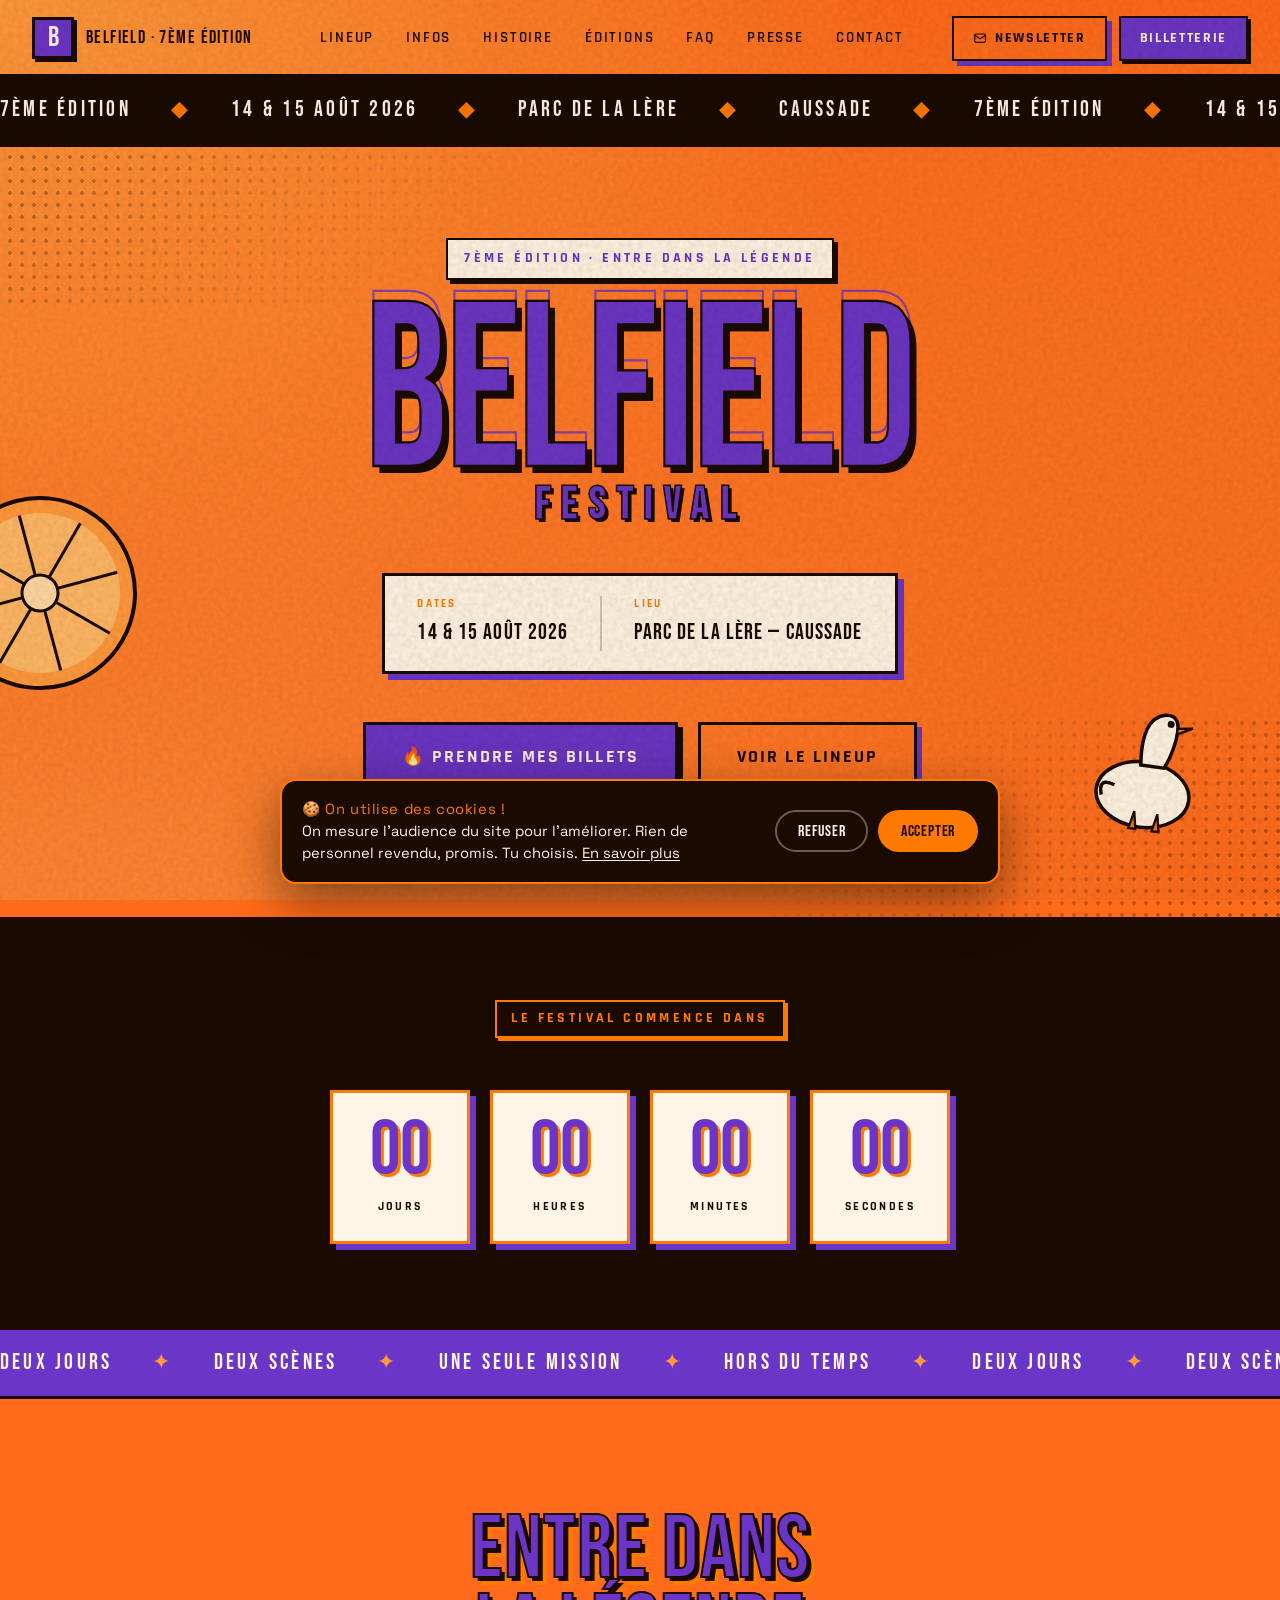
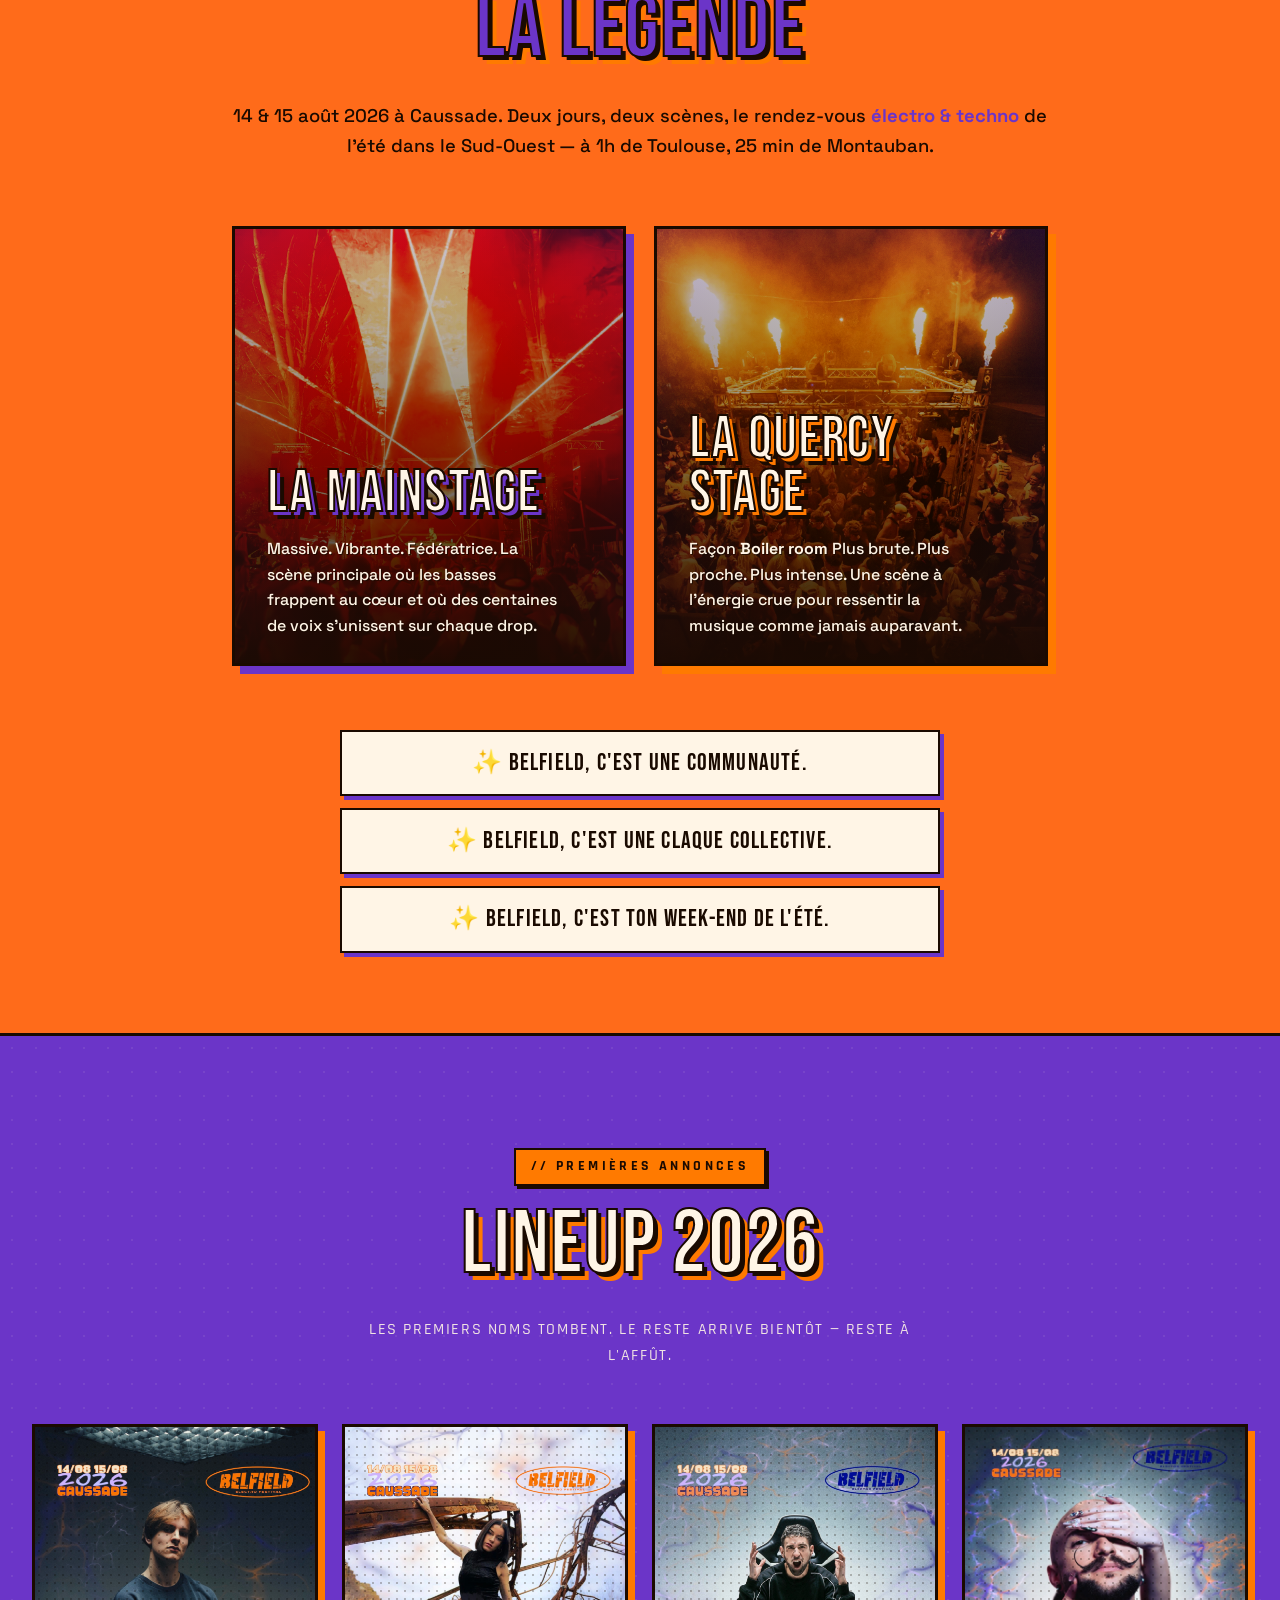
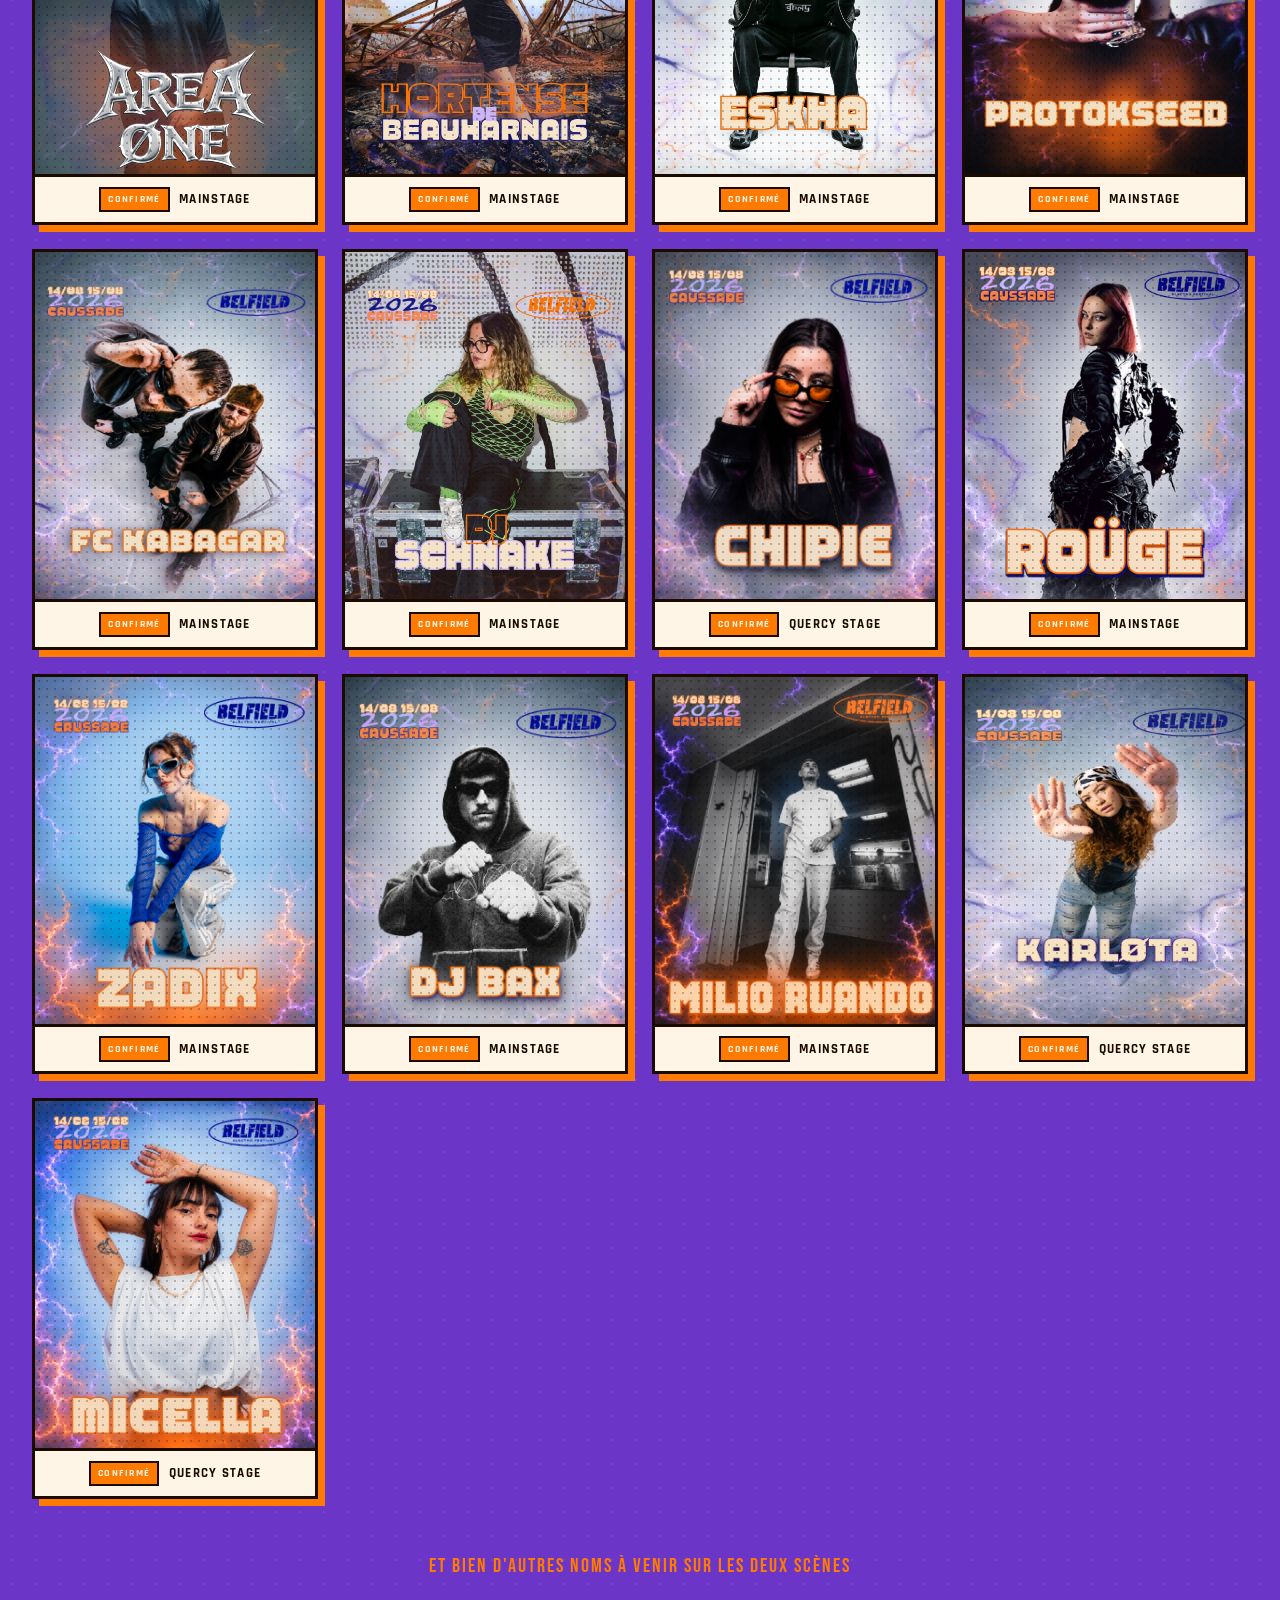
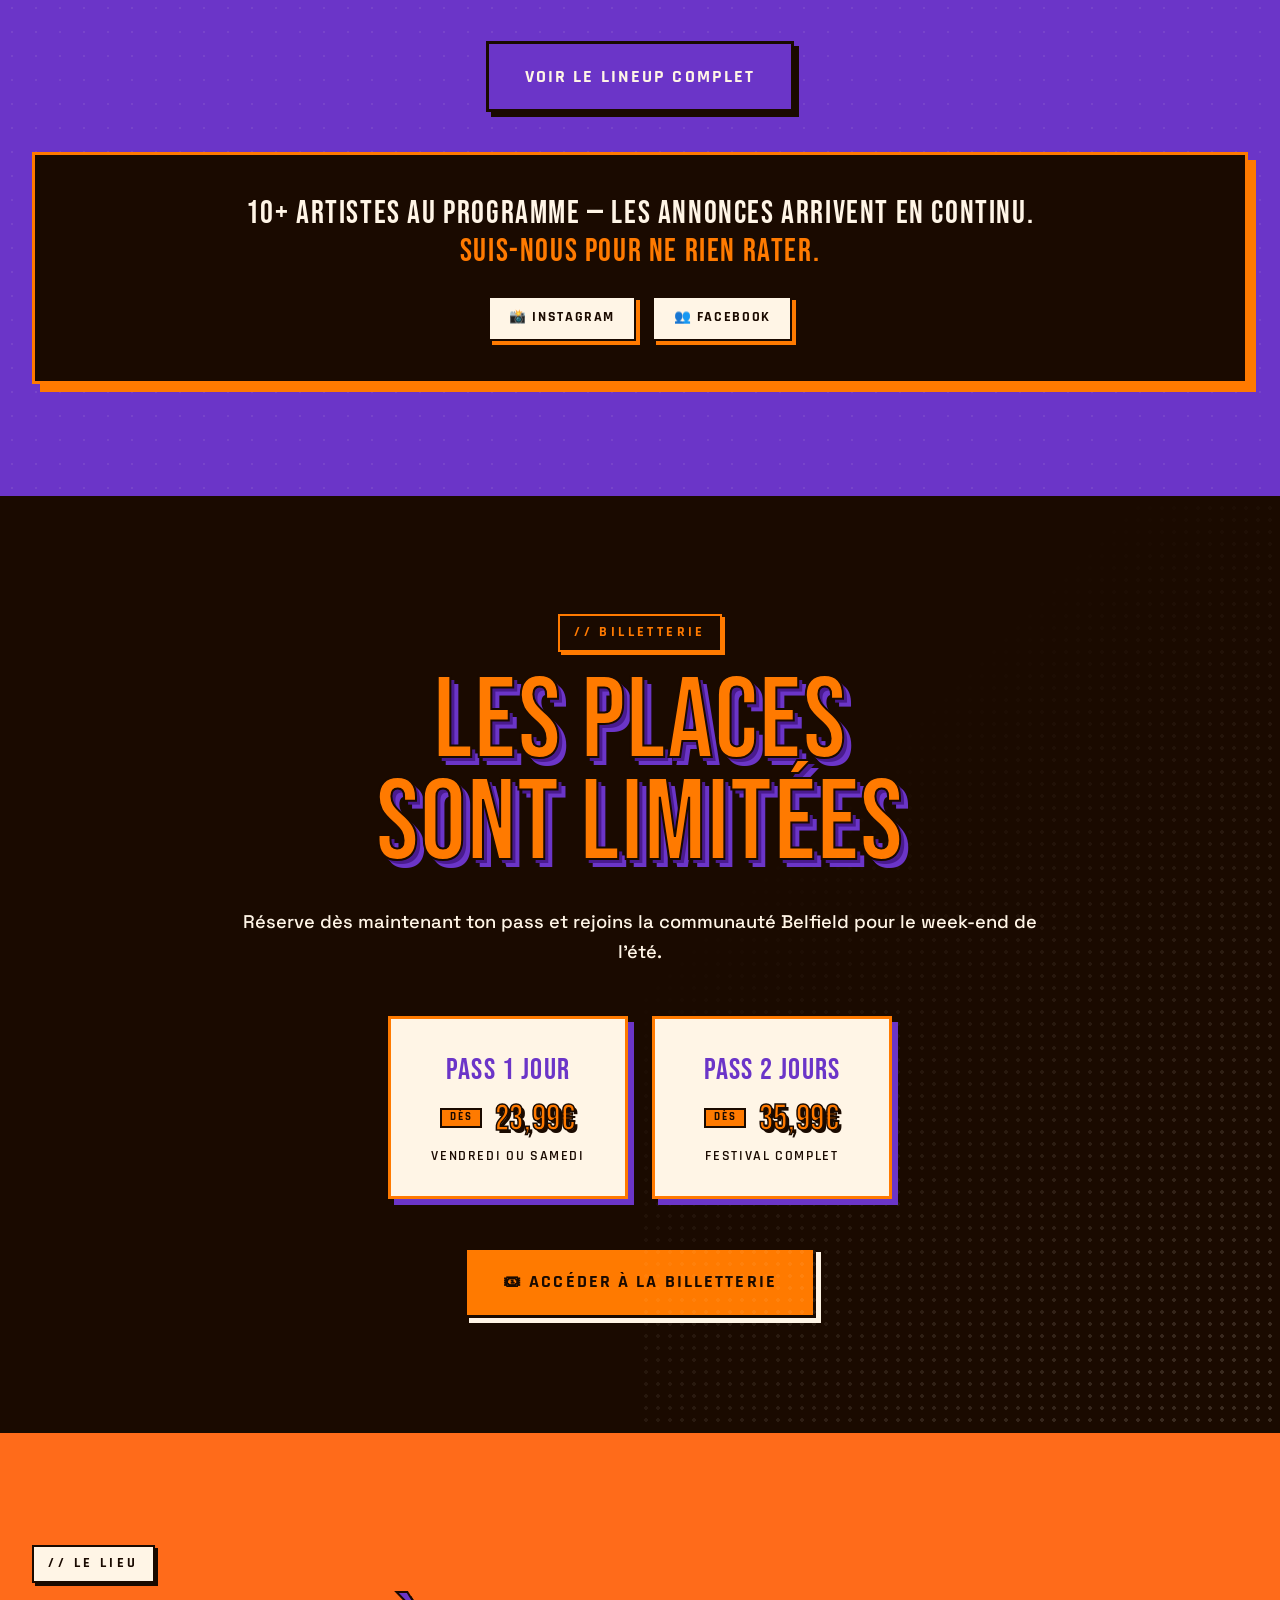
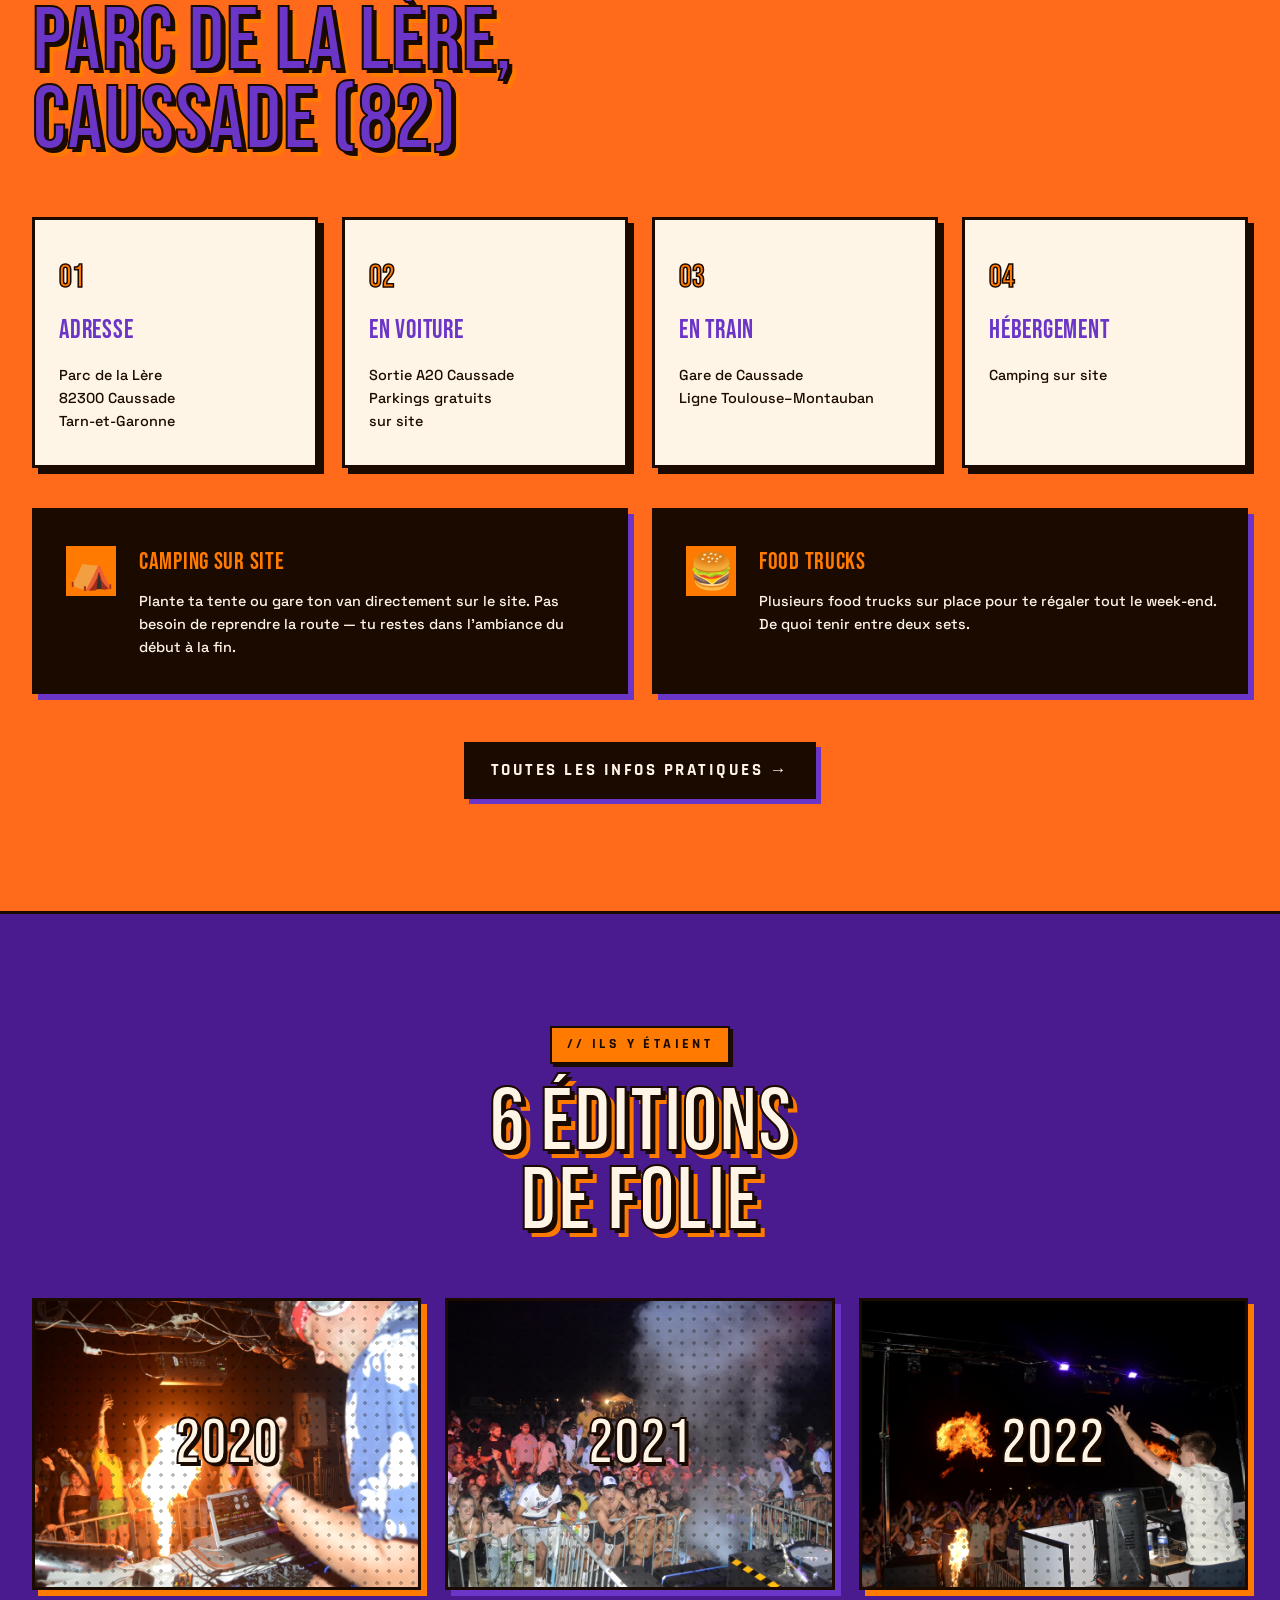
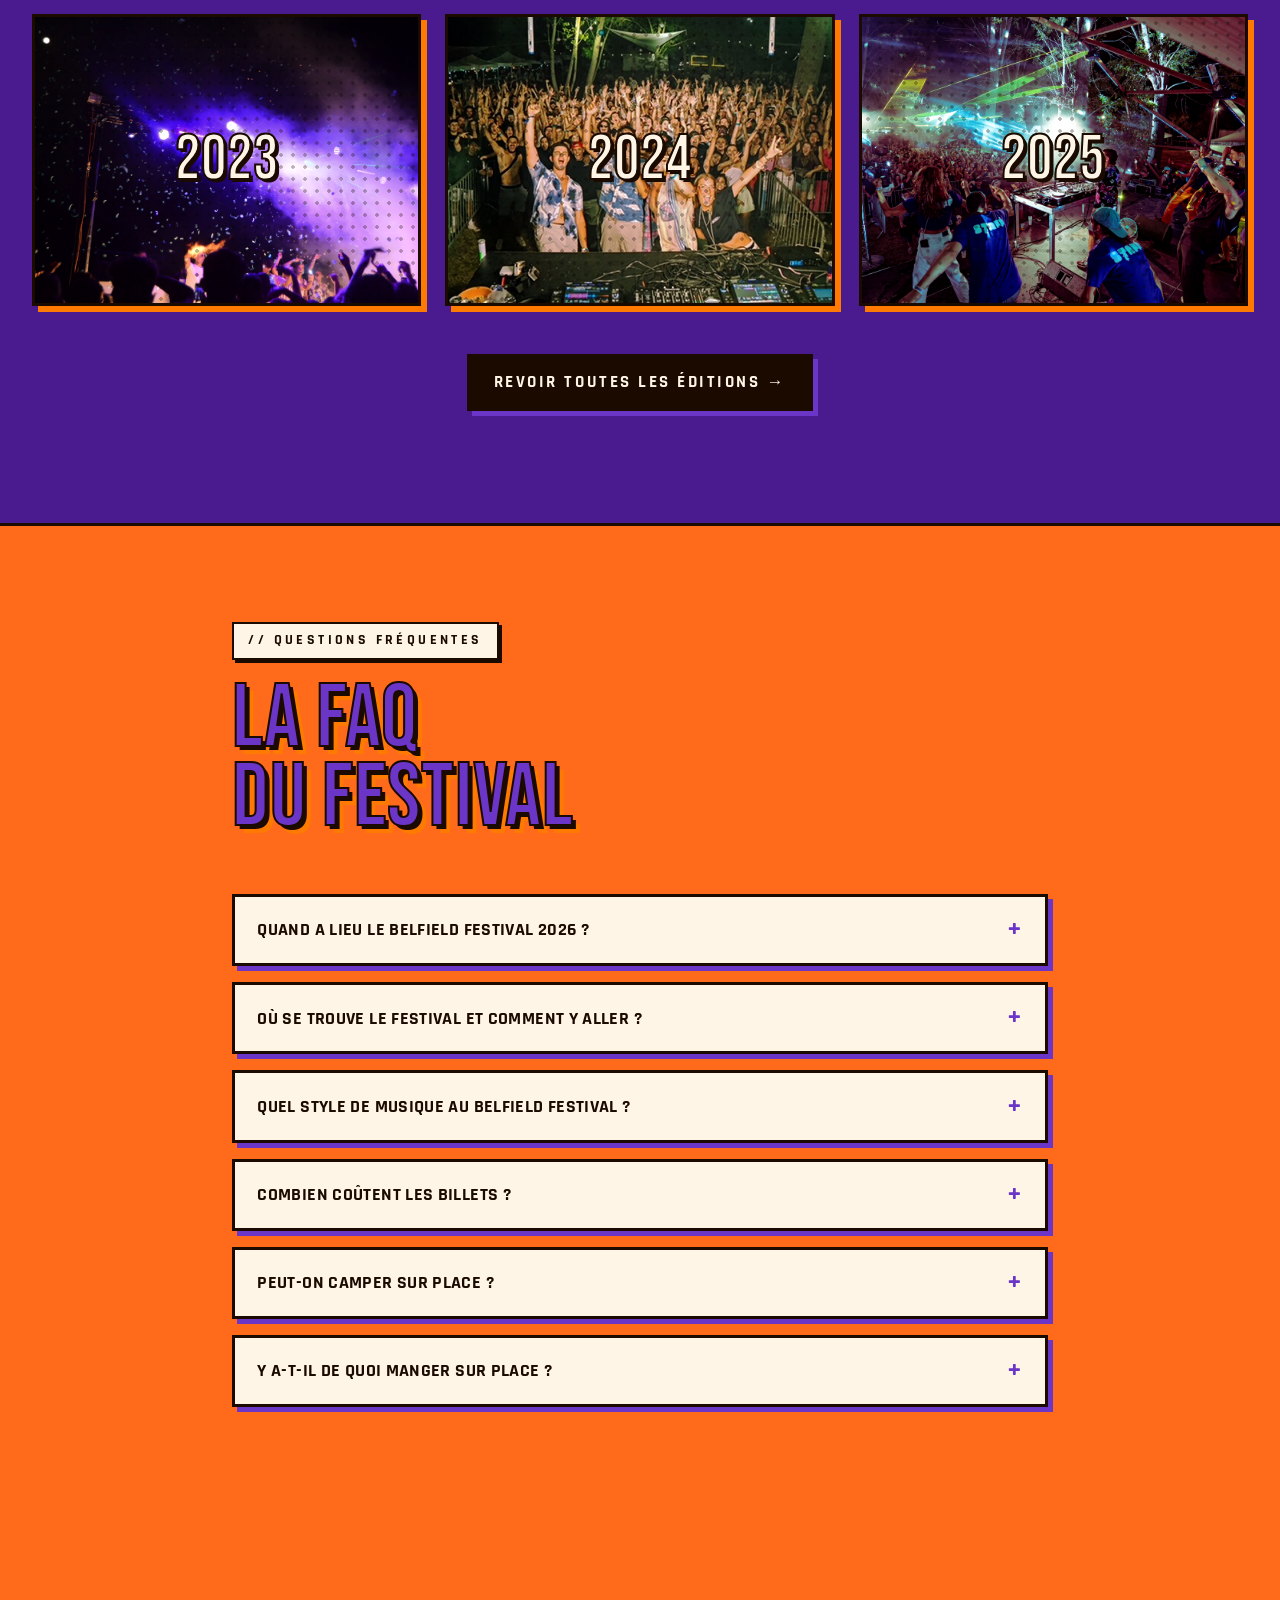
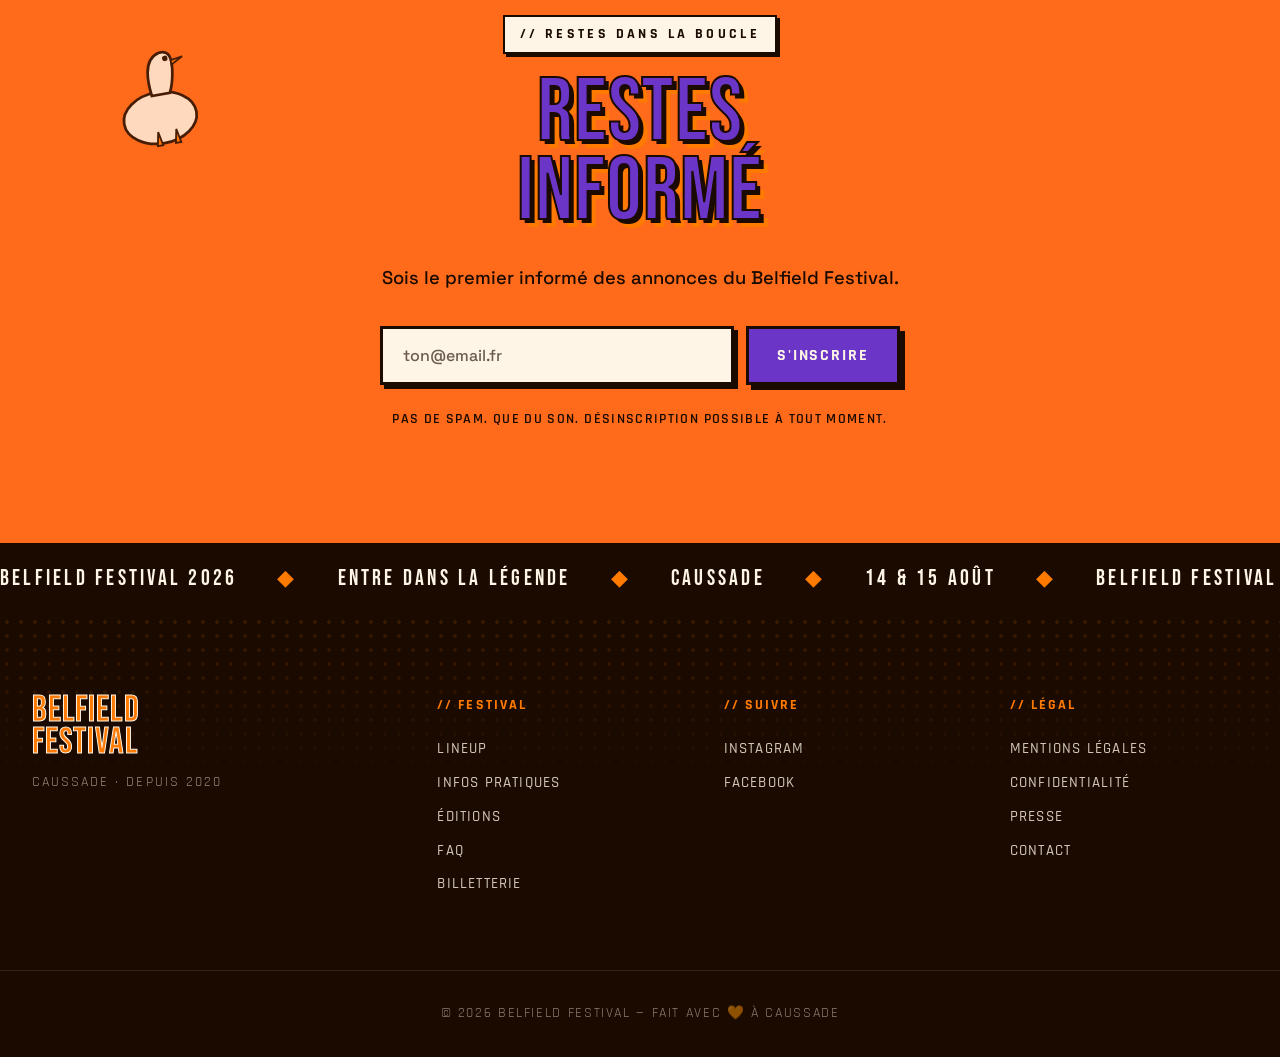
==== commit e3d6a1dc: "responsive mobile & compte à rebour" ====
--- a/index.html
+++ b/index.html
@@ -217,9 +217,34 @@
 
   <!-- DNS prefetch billetterie externe -->
   <link rel="dns-prefetch" href="https://shotgun.live" />
+
+  <!-- Consent Mode par défaut (RGPD) — doit précéder le tag Google Tag Manager -->
+  <script>
+    window.dataLayer = window.dataLayer || [];
+    function gtag(){ dataLayer.push(arguments); }
+    gtag('consent', 'default', {
+      ad_storage: 'denied',
+      ad_user_data: 'denied',
+      ad_personalization: 'denied',
+      analytics_storage: 'denied',
+      wait_for_update: 500
+    });
+  </script>
+
+  <!-- Google Tag Manager -->
+<script>(function(w,d,s,l,i){w[l]=w[l]||[];w[l].push({'gtm.start':
+new Date().getTime(),event:'gtm.js'});var f=d.getElementsByTagName(s)[0],
+j=d.createElement(s),dl=l!='dataLayer'?'&l='+l:'';j.async=true;j.src=
+'https://www.googletagmanager.com/gtm.js?id='+i+dl;f.parentNode.insertBefore(j,f);
+})(window,document,'script','dataLayer','GTM-KR3LJCSP');</script>
+<!-- End Google Tag Manager -->
 </head>
 <body>
 
+  <!-- Google Tag Manager (noscript) -->
+<noscript><iframe src="https://www.googletagmanager.com/ns.html?id=GTM-KR3LJCSP"
+height="0" width="0" style="display:none;visibility:hidden"></iframe></noscript>
+<!-- End Google Tag Manager (noscript) -->
   <!-- Grain overlay -->
   <div class="grain" aria-hidden="true"></div>
 
@@ -232,6 +257,7 @@
     <nav class="nav" id="nav">
       <a href="pages/lineup.html">Lineup</a>
       <a href="pages/infos.html">Infos</a>
+      <a href="pages/histoire.html">Histoire</a>
       <a href="#editions">Éditions</a>
       <a href="#faq">FAQ</a>
       <a href="pages/presse.html">Presse</a>
@@ -243,7 +269,7 @@
         <svg class="btn-icon" viewBox="0 0 24 24" fill="none" stroke="currentColor" stroke-width="2" stroke-linecap="round" stroke-linejoin="round" aria-hidden="true"><rect x="3" y="5" width="18" height="14" rx="2"/><path d="m3 7 9 6 9-6"/></svg>
         Newsletter
       </a>
-      <a href="https://shotgun.live/fr/festivals/belfield-festival-2026" class="btn btn-primary btn-sm">Billetterie</a>
+      <a href="https://shotgun.live/fr/festivals/belfield-festival-2026" data-gtm-click="billetterie" class="btn btn-primary btn-sm">Billetterie</a>
     </div>
     <button class="burger" aria-label="Menu" id="burger">
       <span></span><span></span><span></span>
@@ -321,7 +347,7 @@
       </div>
 
       <div class="hero-actions">
-        <a href="https://shotgun.live/fr/festivals/belfield-festival-2026" class="btn btn-primary btn-lg">🔥 Prendre mes billets</a>
+        <a href="https://shotgun.live/fr/festivals/belfield-festival-2026" data-gtm-click="billetterie" class="btn btn-primary btn-lg">🔥 Prendre mes billets</a>
         <a href="pages/lineup.html" class="btn btn-outline btn-lg">Voir le lineup</a>
       </div>
     </div>
@@ -570,7 +596,7 @@
           <p class="pass-desc">Festival complet</p>
         </div>
       </div>
-      <a href="https://shotgun.live/fr/festivals/belfield-festival-2026" class="btn btn-accent btn-lg">🎟 Accéder à la billetterie</a>
+      <a href="https://shotgun.live/fr/festivals/belfield-festival-2026" data-gtm-click="billetterie" class="btn btn-accent btn-lg">🎟 Accéder à la billetterie</a>
     </div>
   </section>
 
@@ -758,7 +784,7 @@
         <a href="pages/infos.html">Infos pratiques</a>
         <a href="#editions">Éditions</a>
         <a href="#faq">FAQ</a>
-        <a href="https://shotgun.live/fr/festivals/belfield-festival-2026" rel="noopener">Billetterie</a>
+        <a href="https://shotgun.live/fr/festivals/belfield-festival-2026" data-gtm-click="billetterie" rel="noopener">Billetterie</a>
       </div>
       <div>
         <p class="footer-title">// Suivre</p>
@@ -779,8 +805,8 @@
   </footer>
 
   <script>
-    // Countdown to 14 août 2026
-    const target = new Date('2026-08-14T00:00:00+02:00').getTime();
+    // Countdown to 14 août 2026 — ouverture des portes 18h
+    const target = new Date('2026-08-14T18:00:00+02:00').getTime();
     const dEl = document.getElementById('cd-days');
     const hEl = document.getElementById('cd-hours');
     const mEl = document.getElementById('cd-mins');
--- a/styles.css
+++ b/styles.css
@@ -1447,15 +1447,17 @@
     flex-direction: column;
     align-items: center;
     justify-content: center;
-    gap: 2rem;
-    padding: 2rem;
+    gap: 1.25rem;
+    padding: 5rem 2rem 3rem;
+    overflow-y: auto;
+    overscroll-behavior: contain;
     transform: translateX(100%);
     transition: transform 0.4s var(--ease);
     margin: 0;
     z-index: 101;
   }
   .nav.open { transform: translateX(0); }
-  .nav a { font-size: 2rem; }
+  .nav a { font-size: 1.75rem; }
   .nav-newsletter { display: block; }
   .burger { display: flex; }
   .logo-text { display: none; }
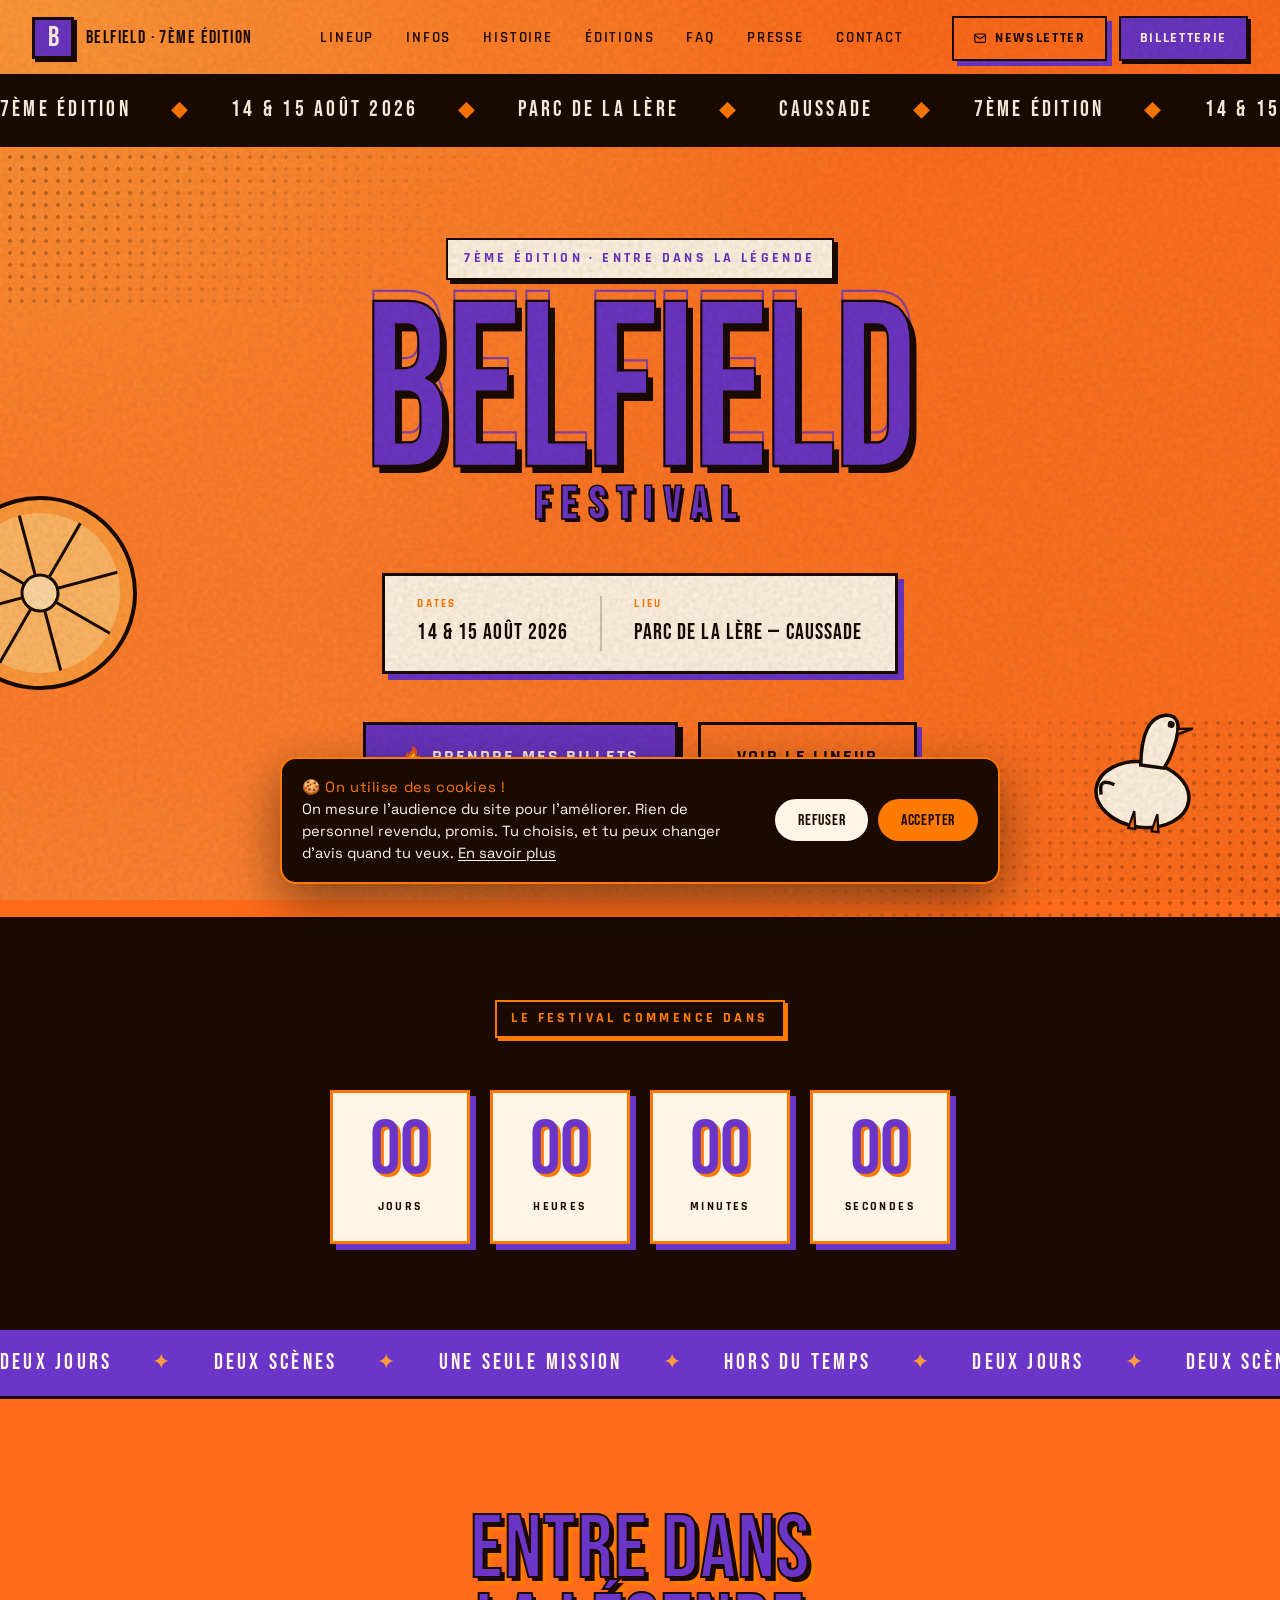
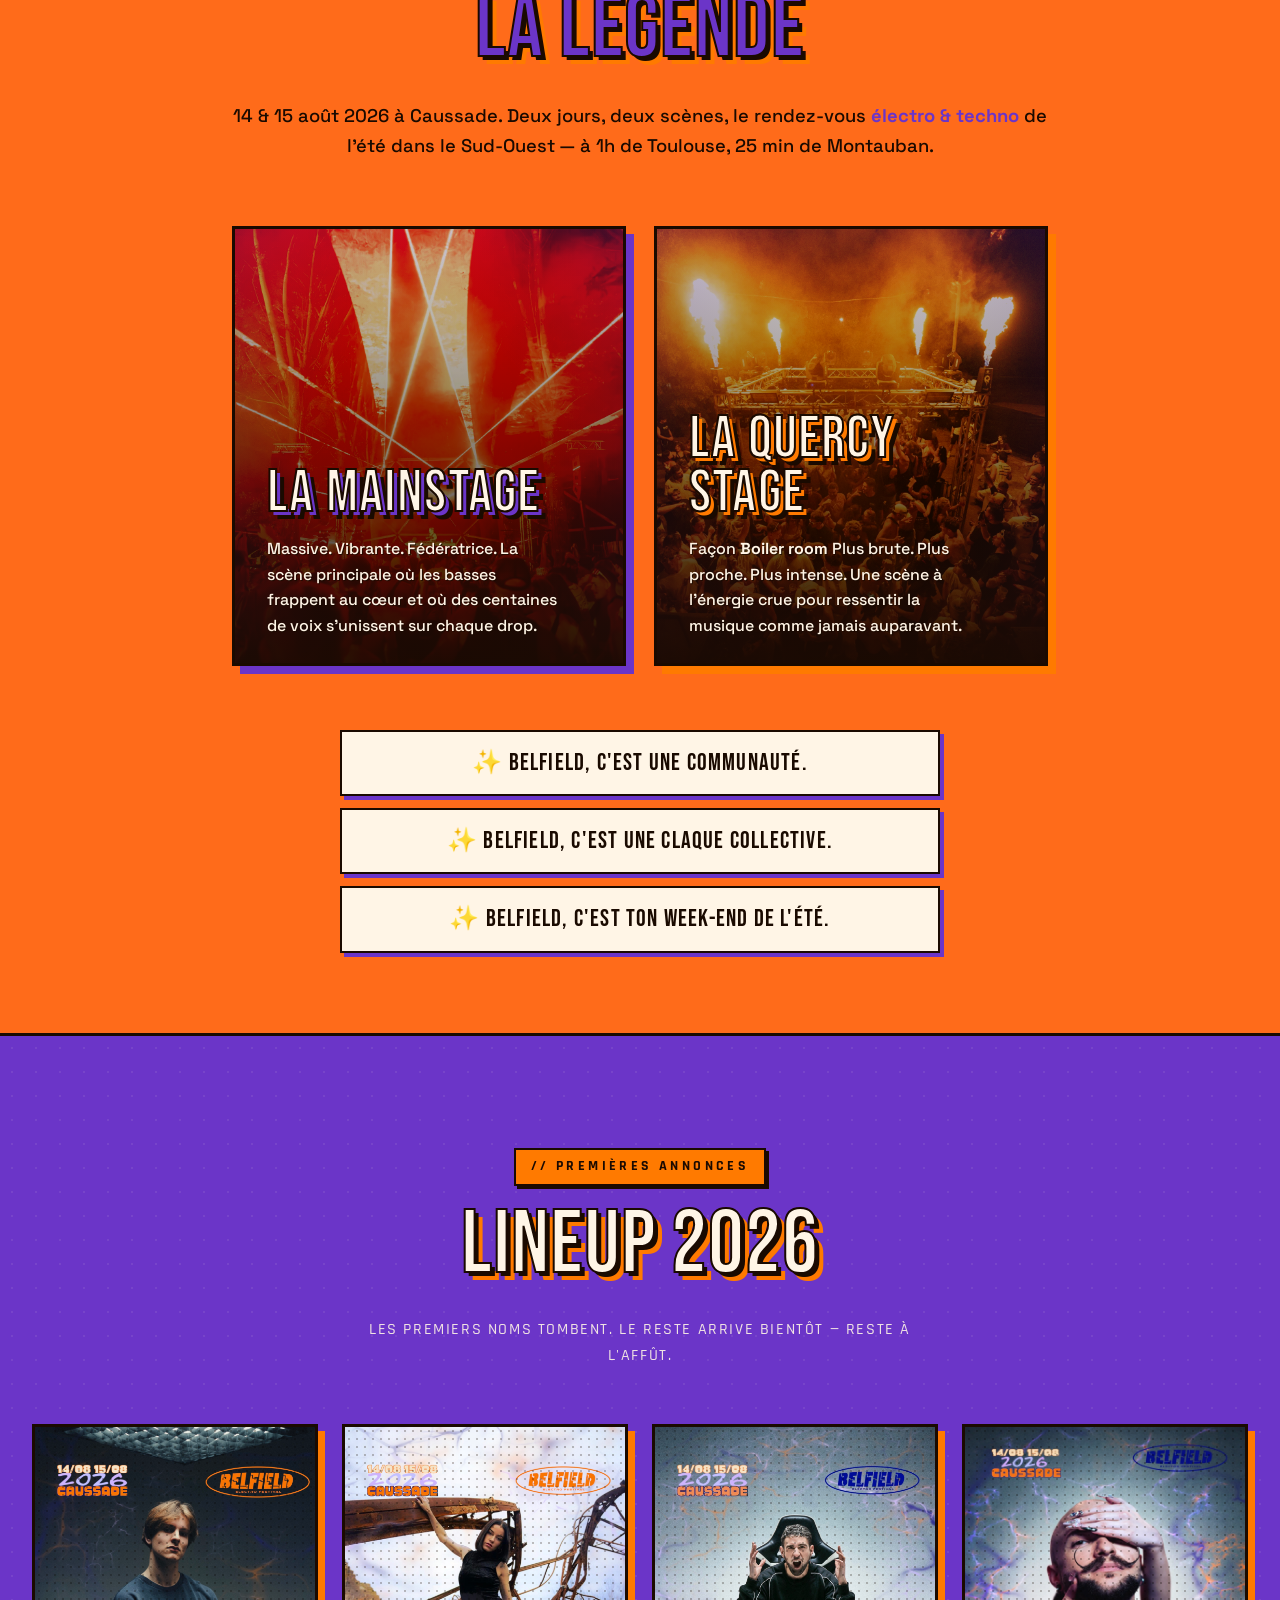
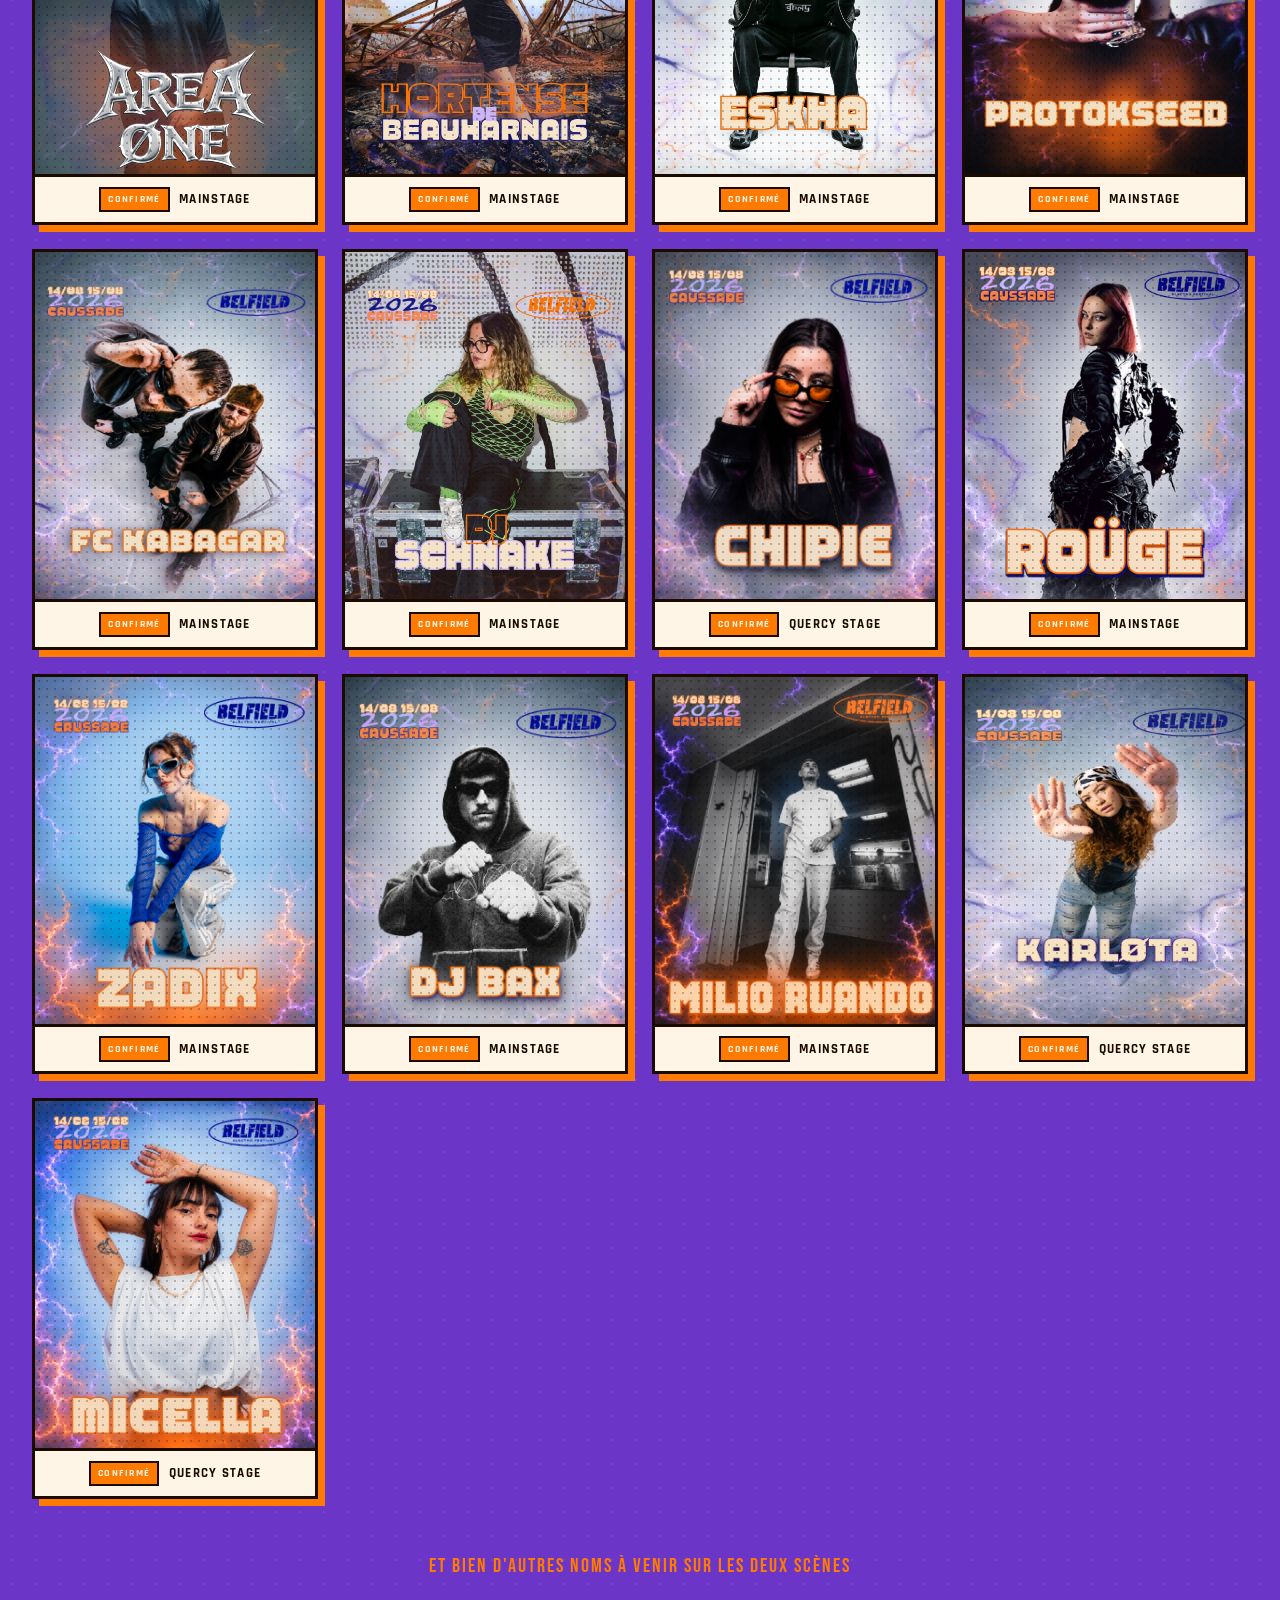
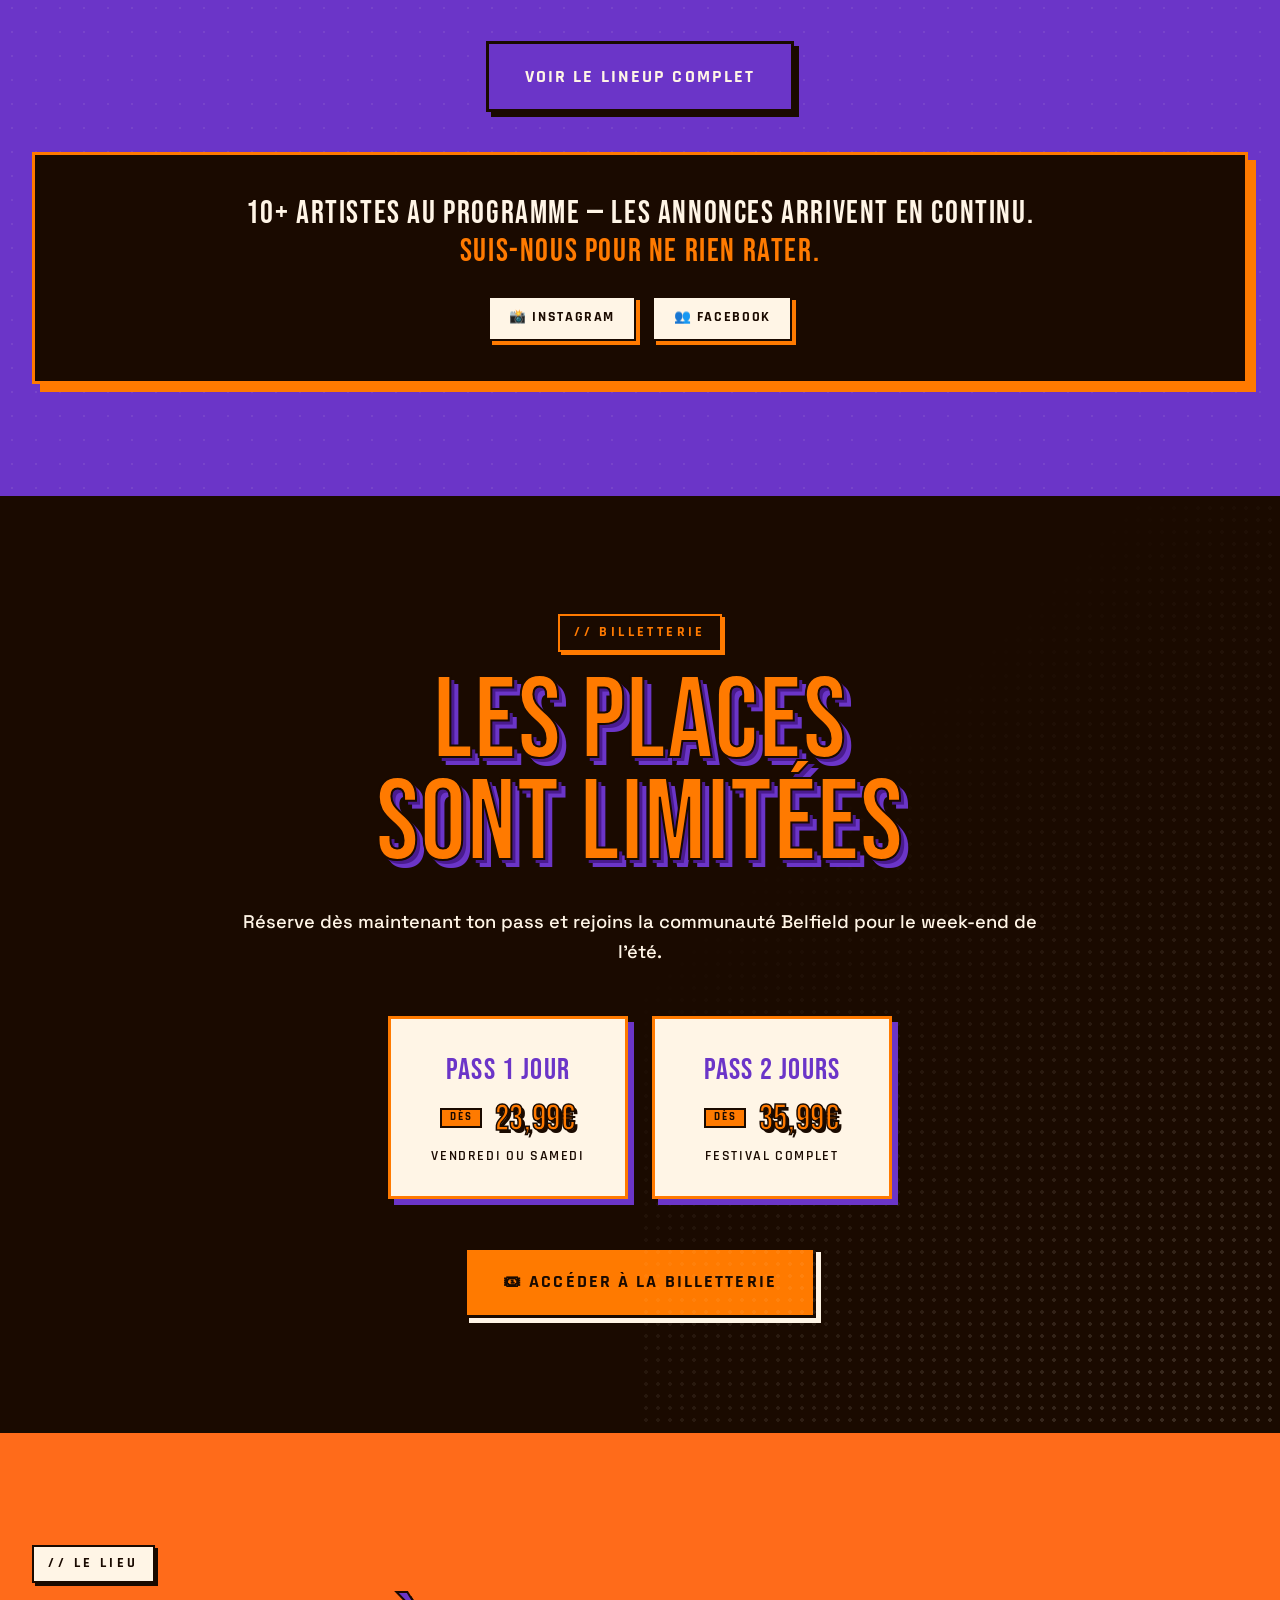
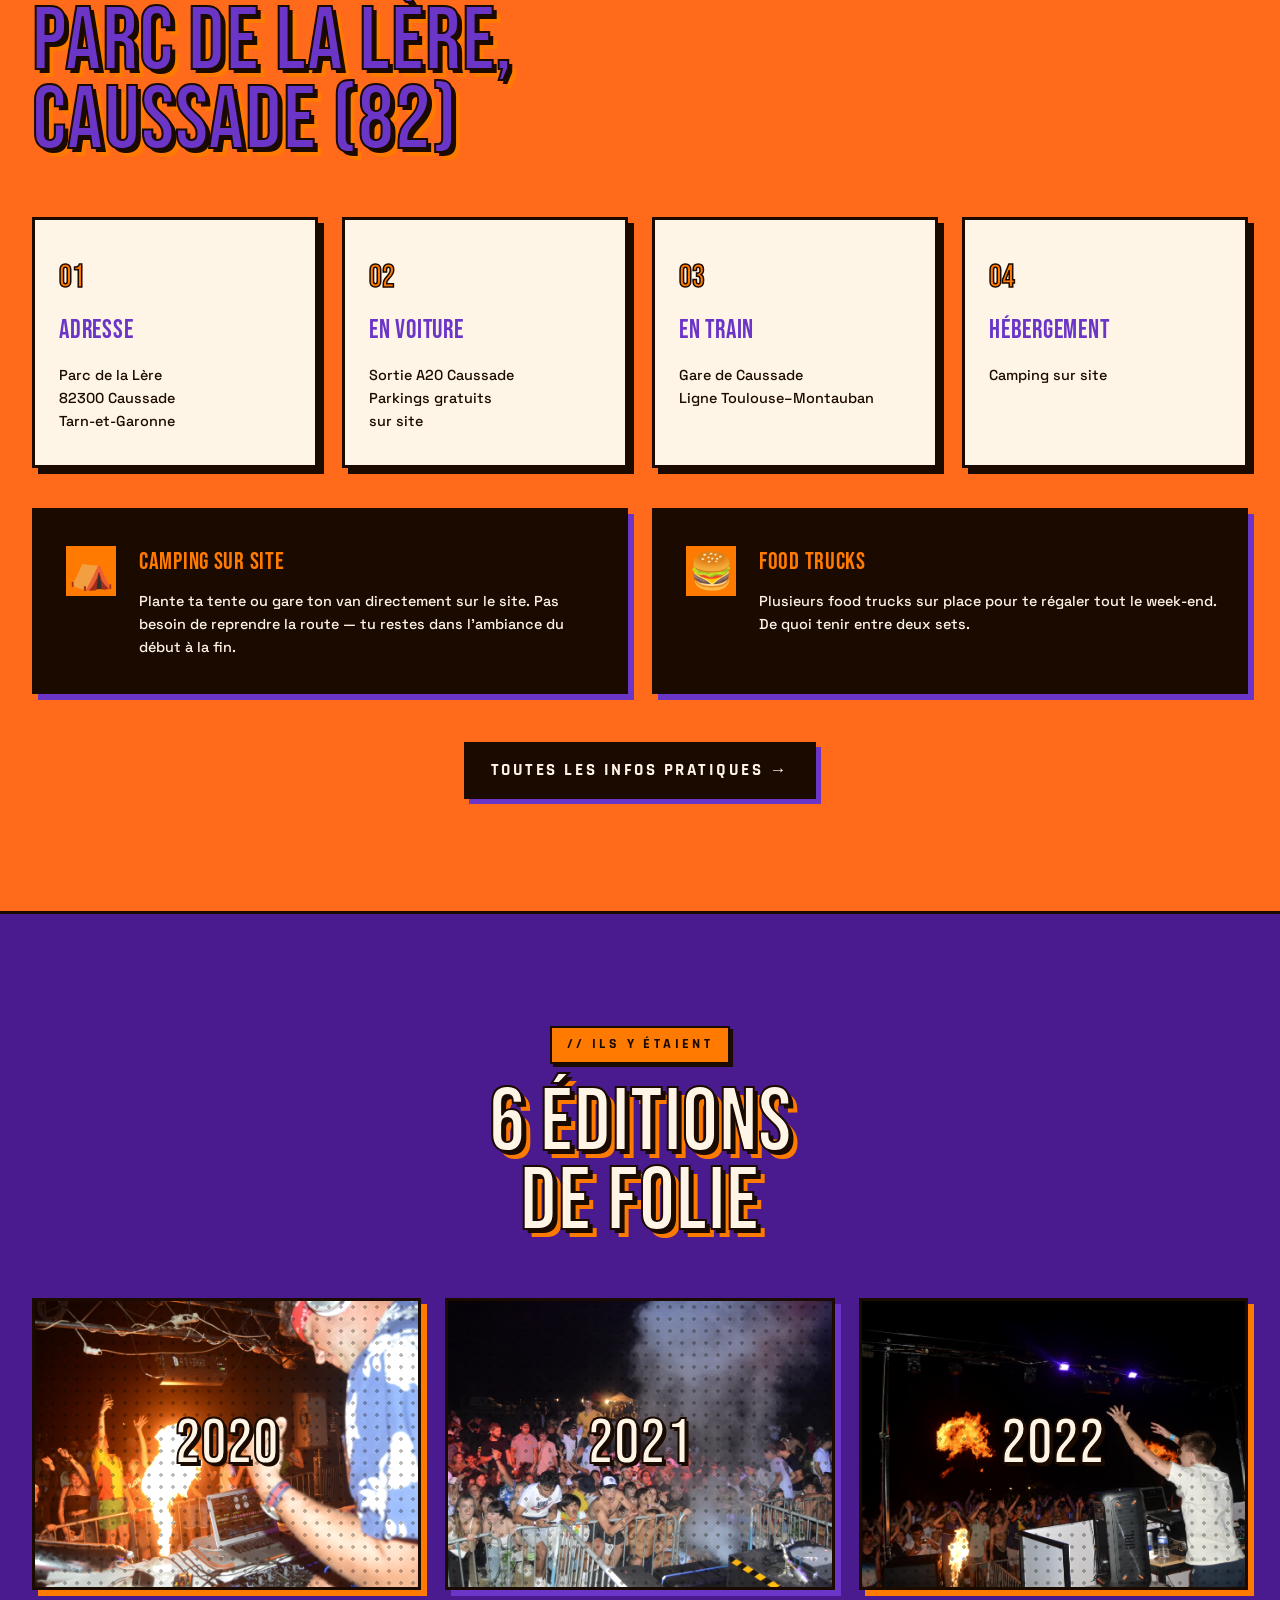
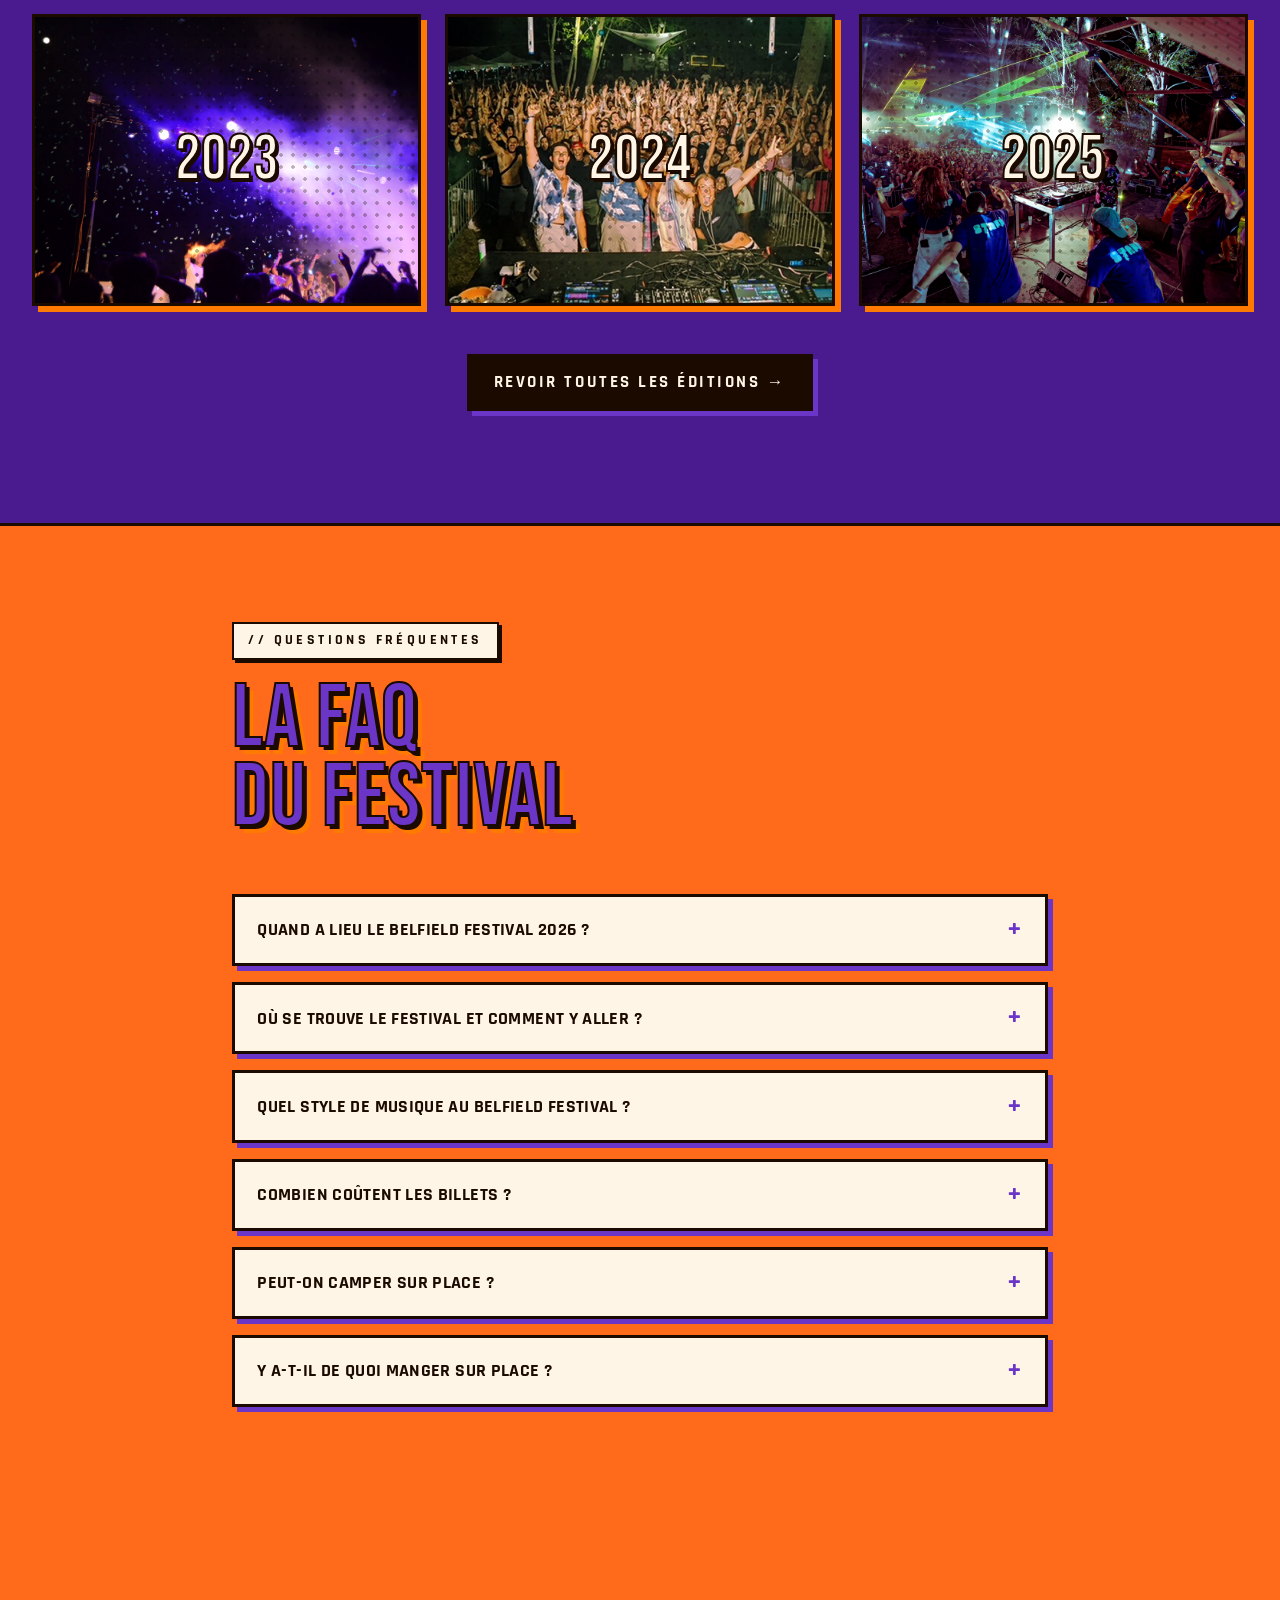
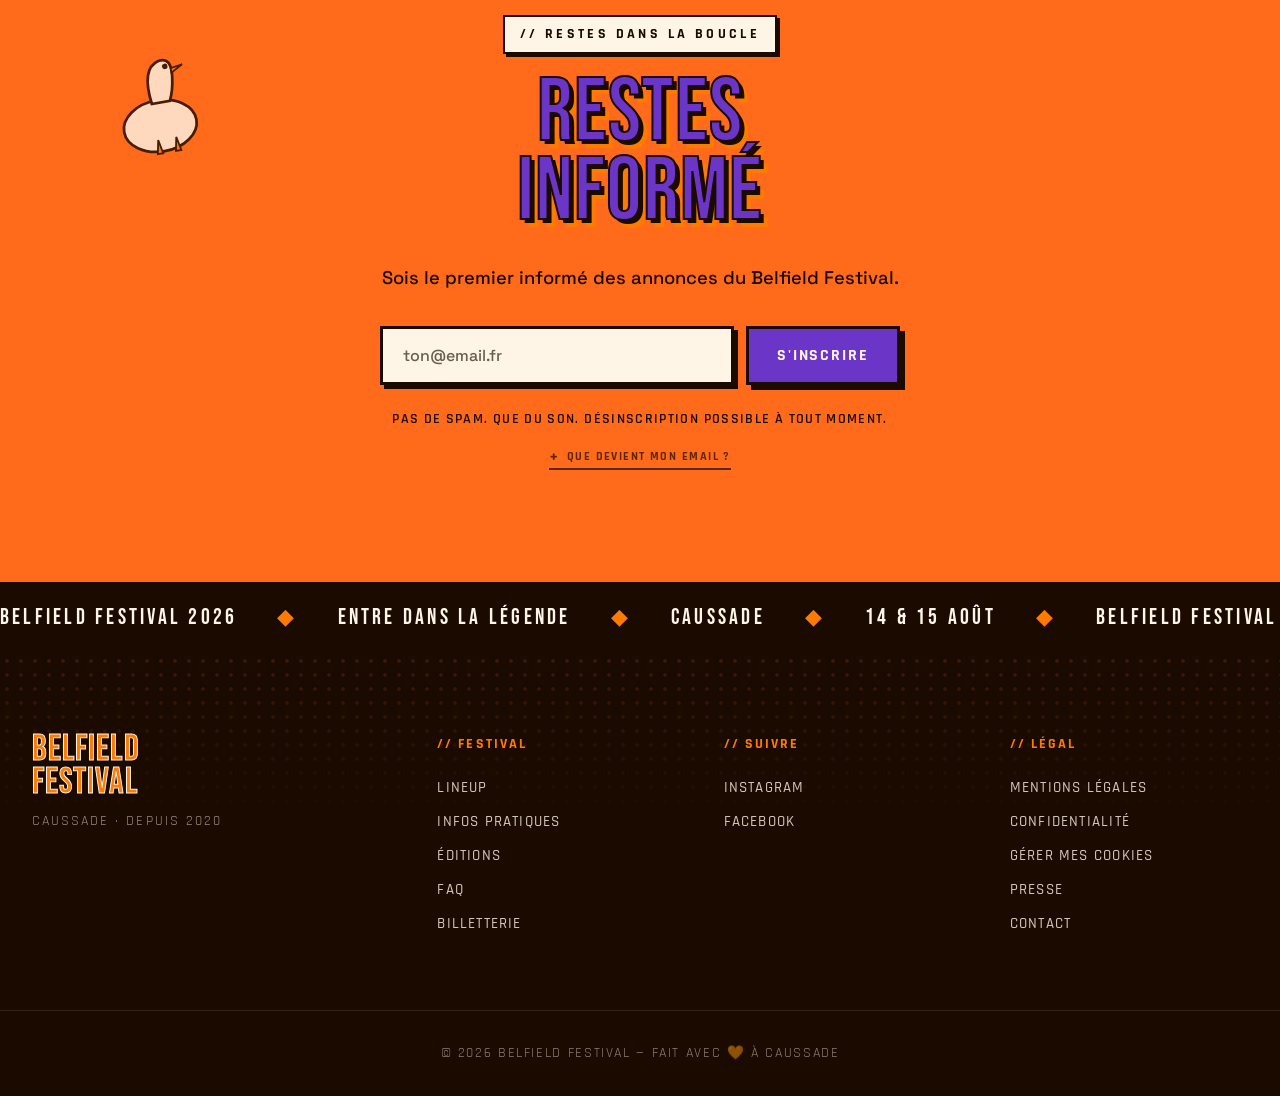
==== commit 27e169c2: "mentions légales ok" ====
--- a/index.html
+++ b/index.html
@@ -754,6 +754,10 @@
       <iframe name="newsletter-sink" title="Newsletter" aria-hidden="true" style="display:none;"></iframe>
       <p class="form-msg" id="newsletter-msg" role="status" aria-live="polite" hidden></p>
       <p class="fine-print">Pas de spam. Que du son. Désinscription possible à tout moment.</p>
+      <details class="privacy-note">
+        <summary>Que devient mon email ?</summary>
+        <p>Ton email est utilisé par l'association Belfield Festival, via <a href="https://www.brevo.com/fr/legal/privacypolicy/" target="_blank" rel="noopener noreferrer">Brevo</a>, uniquement pour t'envoyer les annonces du festival. Tu peux retirer ton consentement à tout moment via le lien de désinscription présent dans chaque email. Inscription réservée aux 15 ans et plus. Tes droits et le détail du traitement : <a href="pages/mentions-legales.html#confidentialite">politique de confidentialité</a>.</p>
+      </details>
     </div>
   </section>
 
@@ -795,6 +799,7 @@
         <p class="footer-title">// Légal</p>
         <a href="pages/mentions-legales.html">Mentions légales</a>
         <a href="pages/mentions-legales.html#confidentialite">Confidentialité</a>
+        <a href="pages/mentions-legales.html#cookies" data-cookie-settings>Gérer mes cookies</a>
         <a href="pages/presse.html">Presse</a>
         <a href="pages/contact.html">Contact</a>
       </div>
--- a/styles.css
+++ b/styles.css
@@ -1297,6 +1297,66 @@
   letter-spacing: 0.1em;
   font-weight: 600;
 }
+
+/* ============ Note RGPD repliable (newsletter) ============ */
+.privacy-note {
+  max-width: 560px;
+  margin: 0.85rem auto 0;
+  text-align: left;
+}
+.privacy-note > summary {
+  list-style: none;
+  cursor: pointer;
+  display: inline-flex;
+  align-items: center;
+  gap: 0.45rem;
+  font-family: var(--font-accent);
+  font-size: 0.75rem;
+  text-transform: uppercase;
+  letter-spacing: 0.12em;
+  font-weight: 700;
+  color: var(--color-ink);
+  opacity: 0.7;
+  border-bottom: 2px solid currentColor;
+  padding-bottom: 0.1rem;
+  transition: opacity 0.2s var(--ease);
+}
+.privacy-note > summary::-webkit-details-marker { display: none; }
+.privacy-note > summary::before {
+  content: '+';
+  font-family: var(--font-body);
+  font-size: 0.95rem;
+  line-height: 1;
+  font-weight: 700;
+}
+.privacy-note[open] > summary::before { content: '−'; }
+.privacy-note > summary:hover { opacity: 1; }
+.privacy-note > summary:focus-visible {
+  outline: 3px solid var(--color-secondary);
+  outline-offset: 3px;
+}
+.privacy-note > p {
+  font-family: var(--font-body);
+  font-size: 0.82rem;
+  line-height: 1.6;
+  color: var(--color-ink);
+  opacity: 0.85;
+  margin: 0.75rem 0 0;
+  text-transform: none;
+  letter-spacing: 0;
+  font-weight: 500;
+}
+.privacy-note > p a {
+  color: inherit;
+  font-weight: 700;
+  border-bottom: 2px solid var(--color-secondary);
+}
+.privacy-note > p a:hover { color: var(--color-secondary); }
+
+/* La note est centrée avec le formulaire mais son texte reste lisible à gauche */
+.center .privacy-note > summary { justify-content: center; }
+.center .privacy-note { text-align: center; }
+.center .privacy-note > p { text-align: left; }
 
 /* ============ Footer ============ */
 .site-footer {
--- a/cookies.css
+++ b/cookies.css
@@ -53,6 +53,12 @@
   line-height: 1.5;
 }
 
+.cookie-banner__status {
+  margin-top: 0.5rem !important;
+  font-size: 0.82rem !important;
+  opacity: 0.85;
+}
+
 .cookie-banner__link {
   color: var(--color-text-light, #FFF5E6);
   text-decoration: underline;
@@ -89,14 +95,21 @@
   background: #ff9433;
 }
 
+/* CNIL : refuser doit être aussi simple et aussi visible qu'accepter.
+   Les deux boutons ont donc le même poids typographique, la même taille
+   et un contraste équivalent. */
 .cookie-btn--ghost {
-  background: transparent;
-  color: var(--color-text-light, #FFF5E6);
-  border-color: rgba(255, 245, 230, 0.35);
+  background: var(--color-text-light, #FFF5E6);
+  color: var(--color-text-dark, #1A0A00);
+  border-color: var(--color-text-light, #FFF5E6);
 }
 .cookie-btn--ghost:hover {
-  border-color: var(--color-secondary, #7B2FBE);
-  color: var(--color-secondary, #7B2FBE);
+  background: #fff;
+  border-color: #fff;
+}
+.cookie-btn:focus-visible {
+  outline: 3px solid var(--color-secondary, #7B2FBE);
+  outline-offset: 3px;
 }
 
 @media (max-width: 560px) {
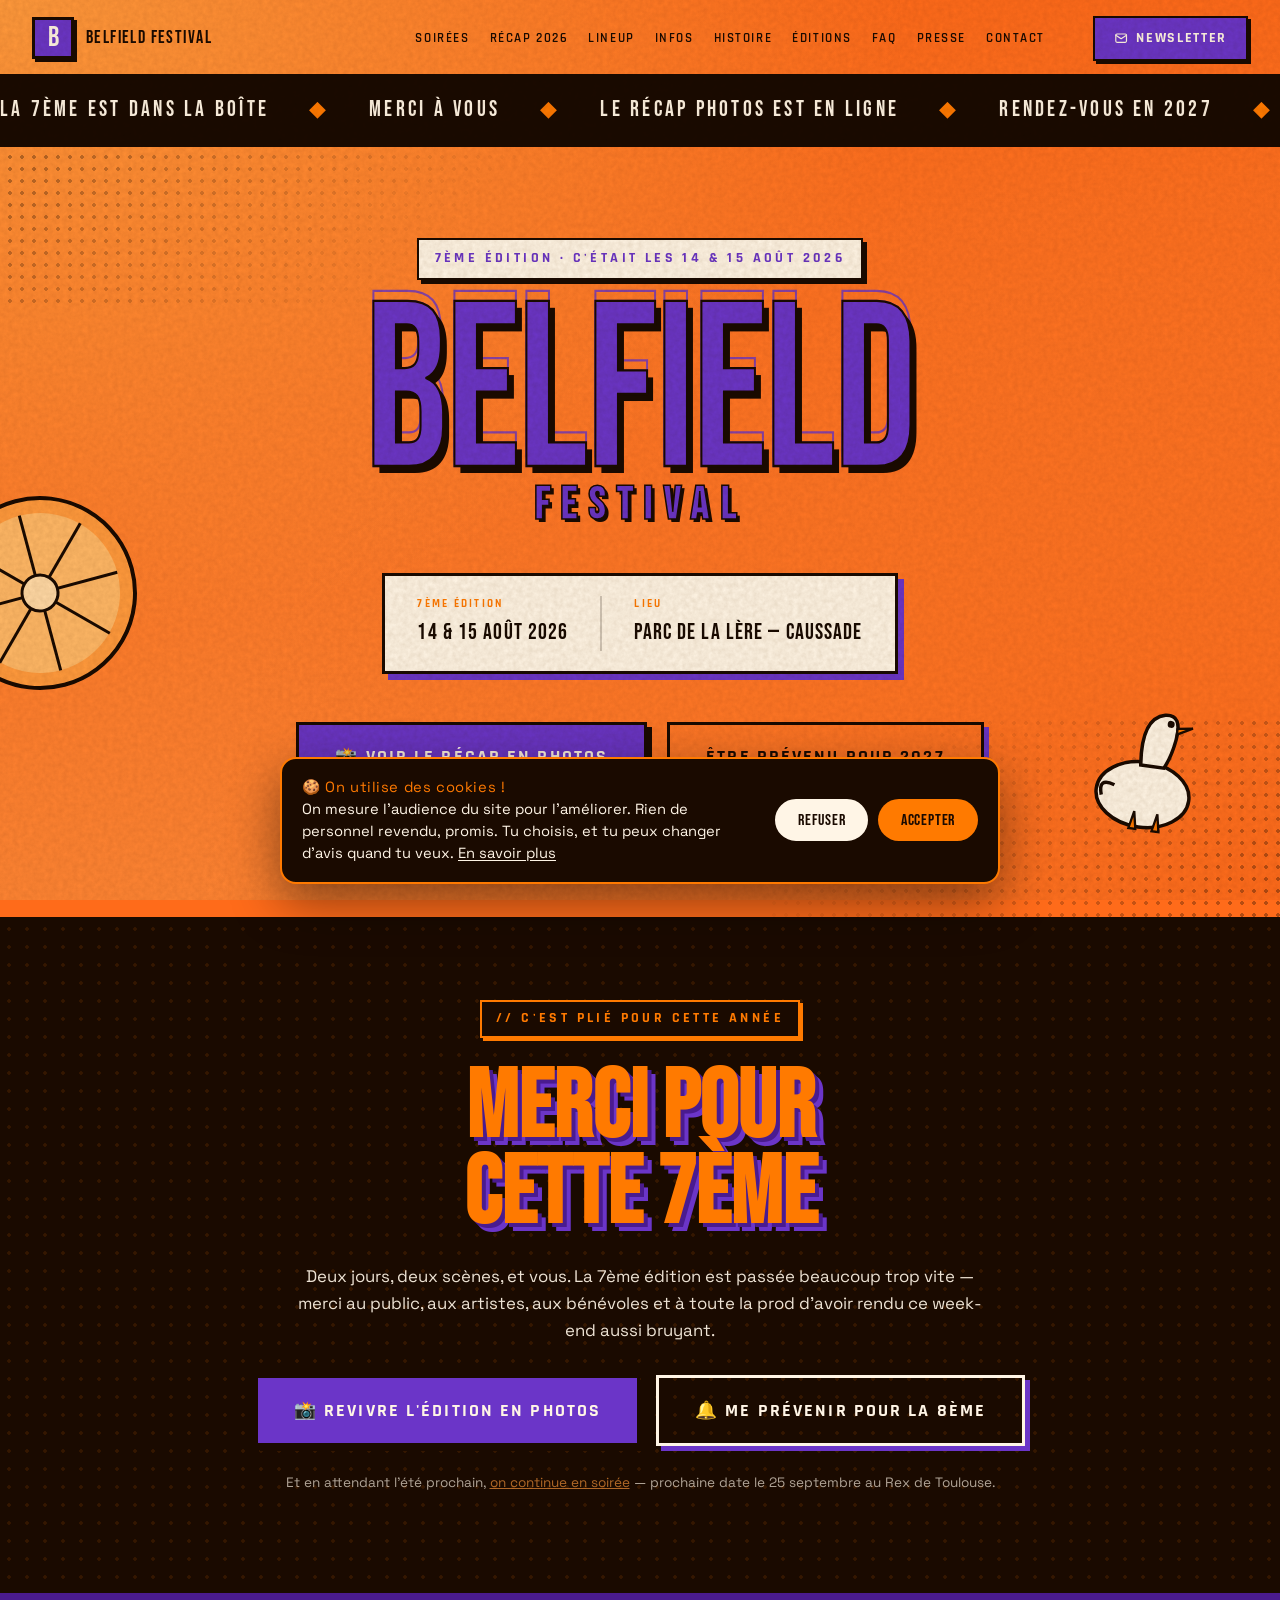
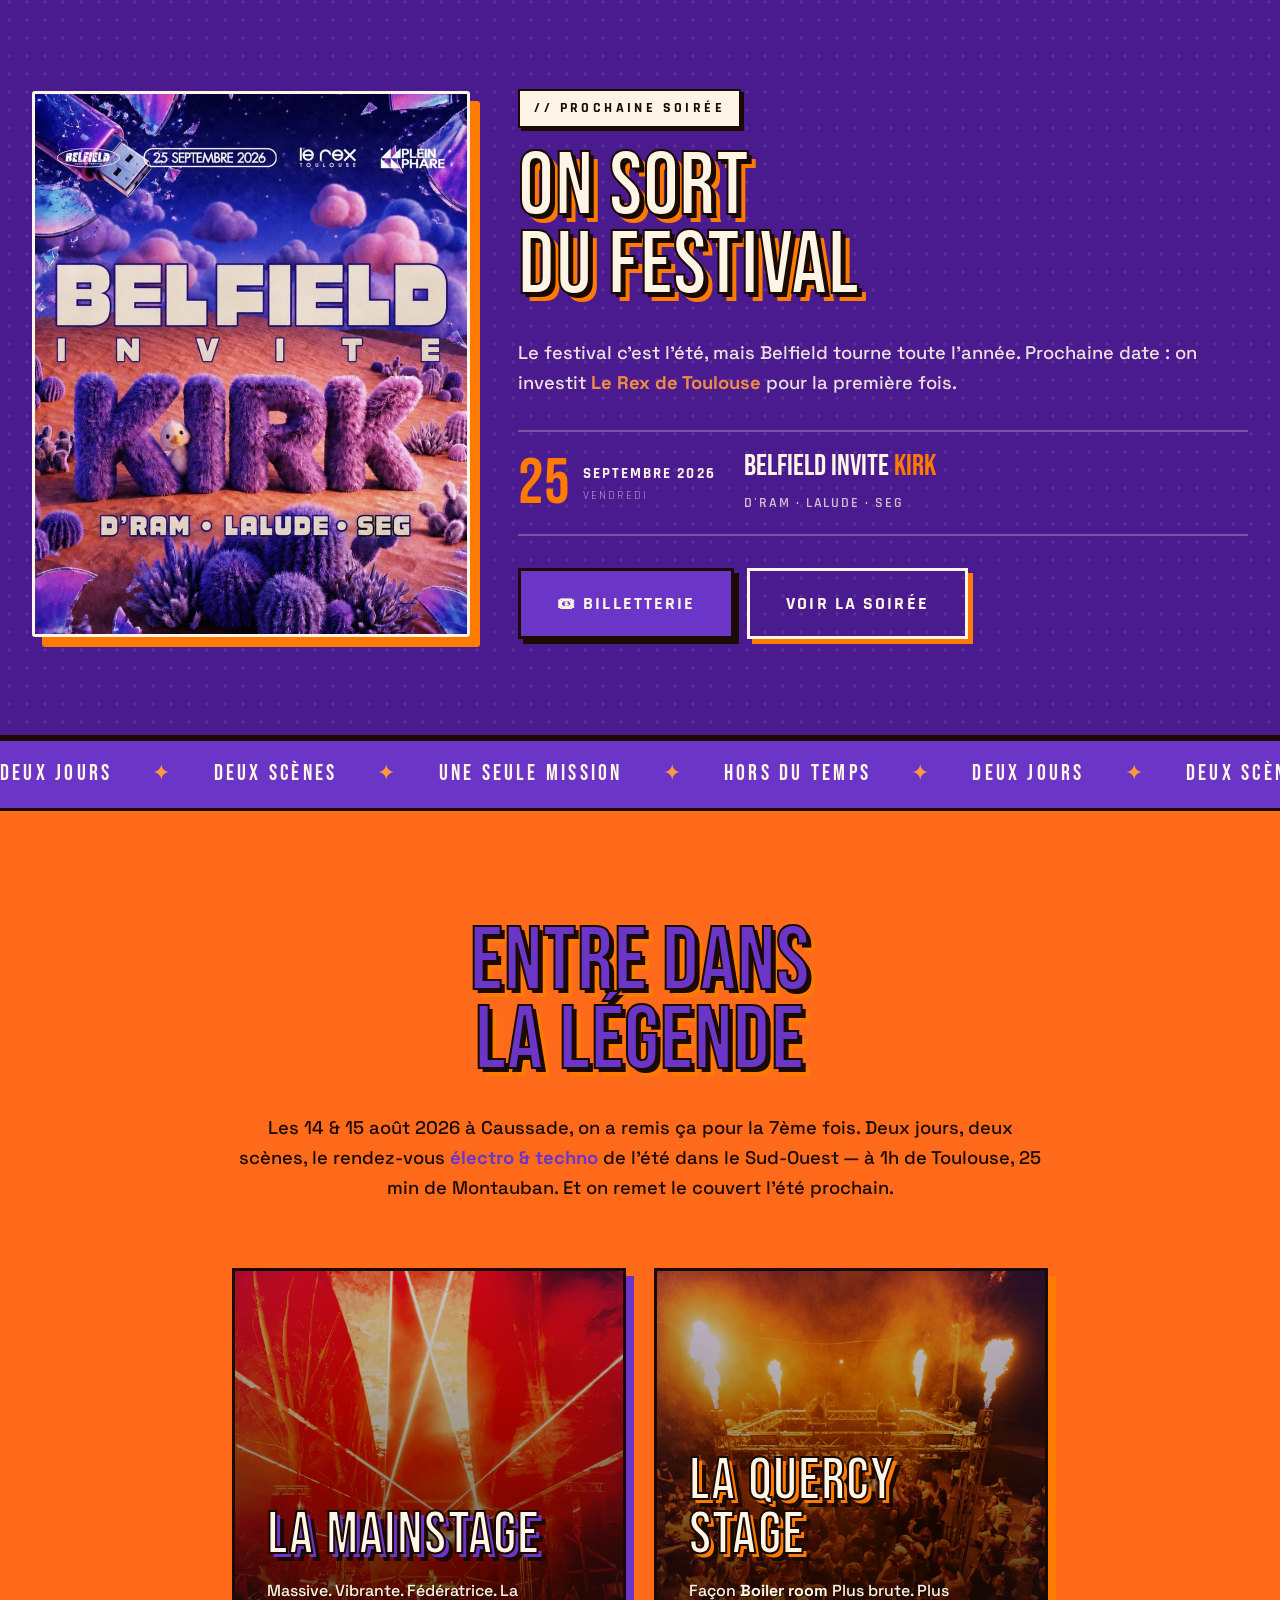
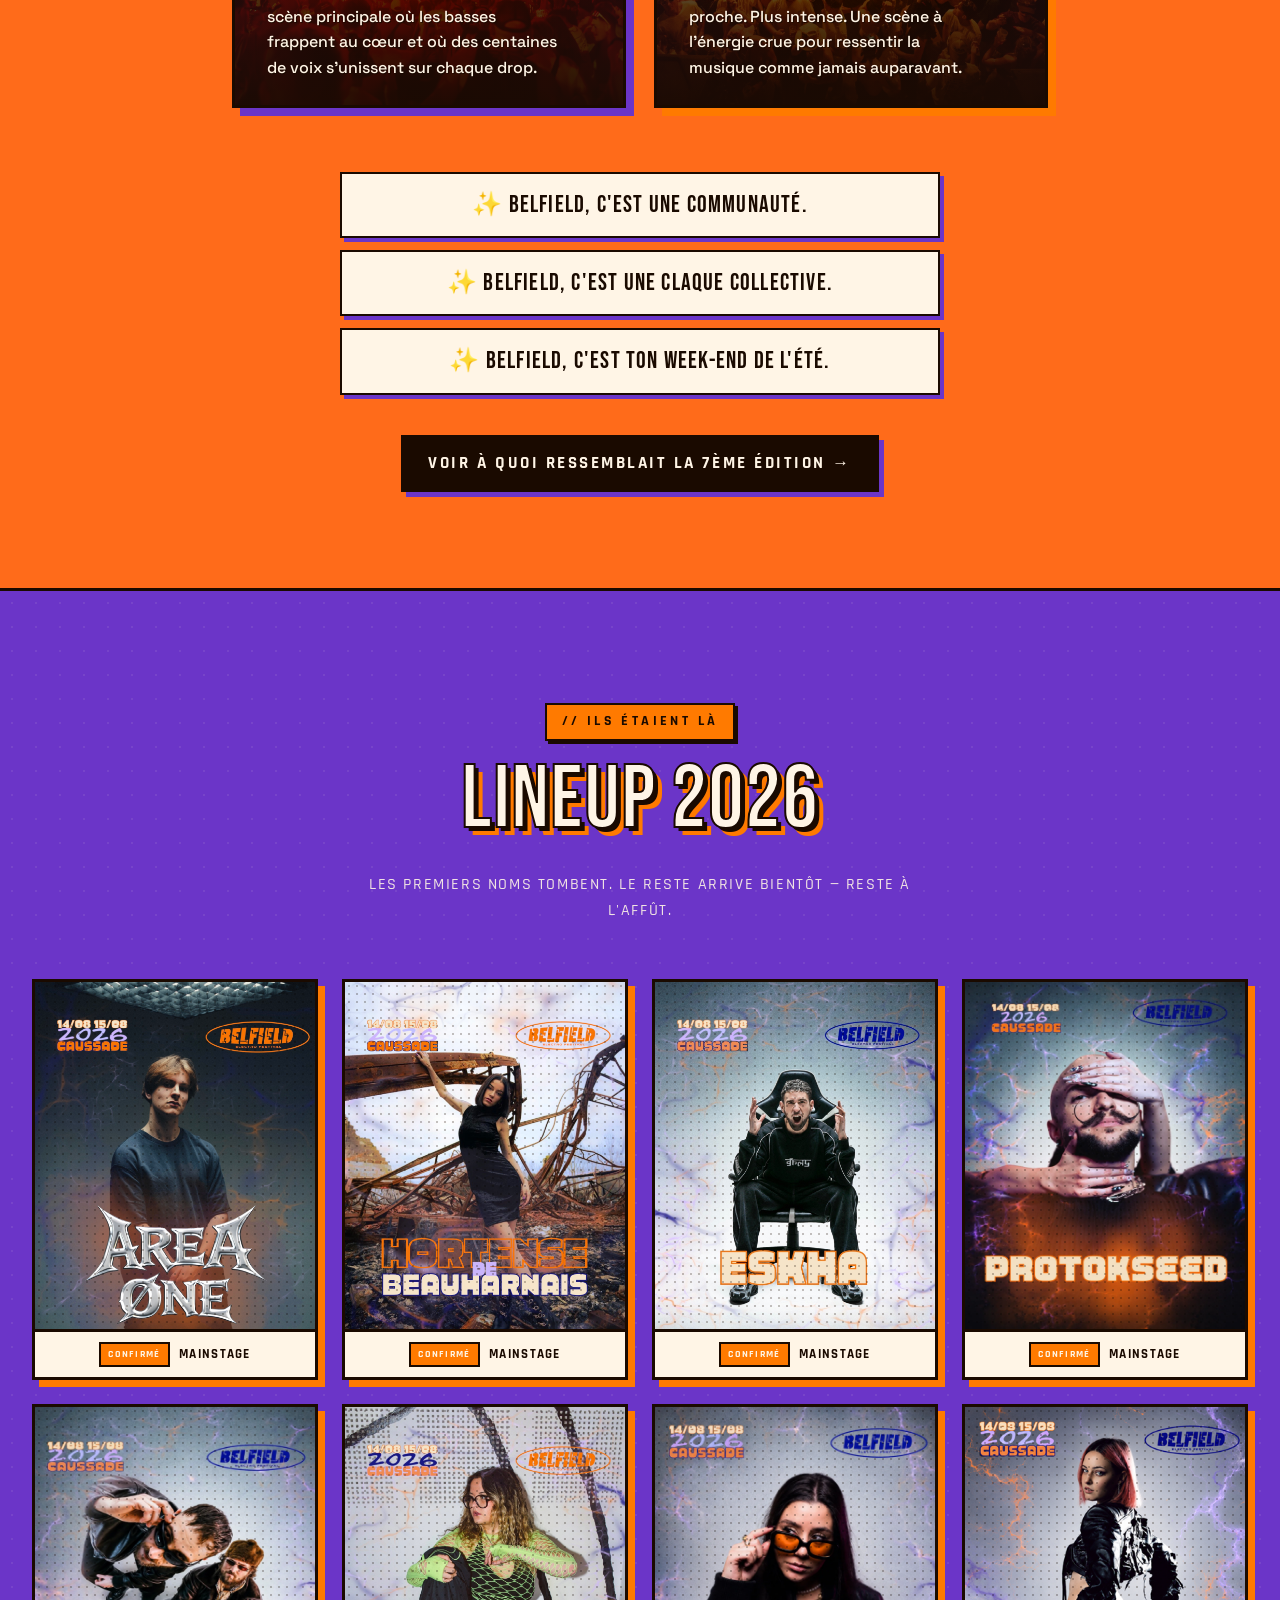
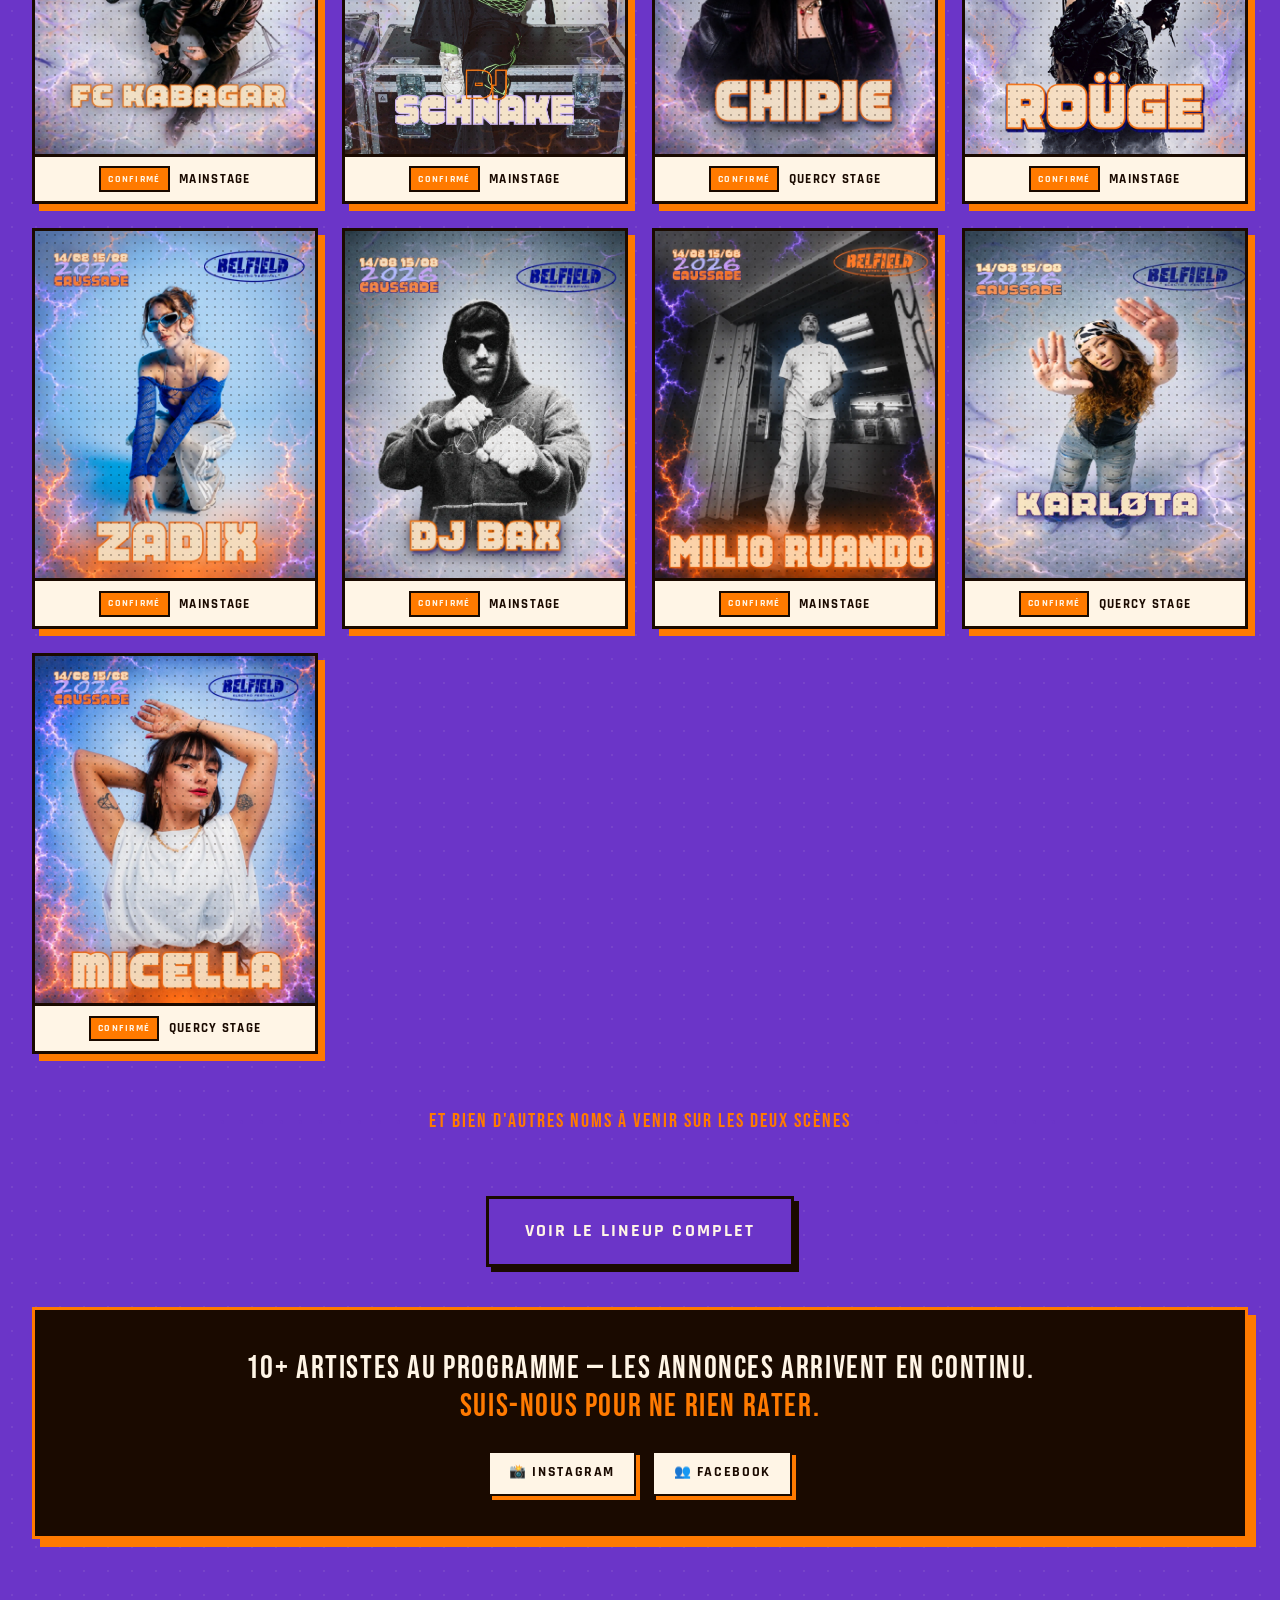
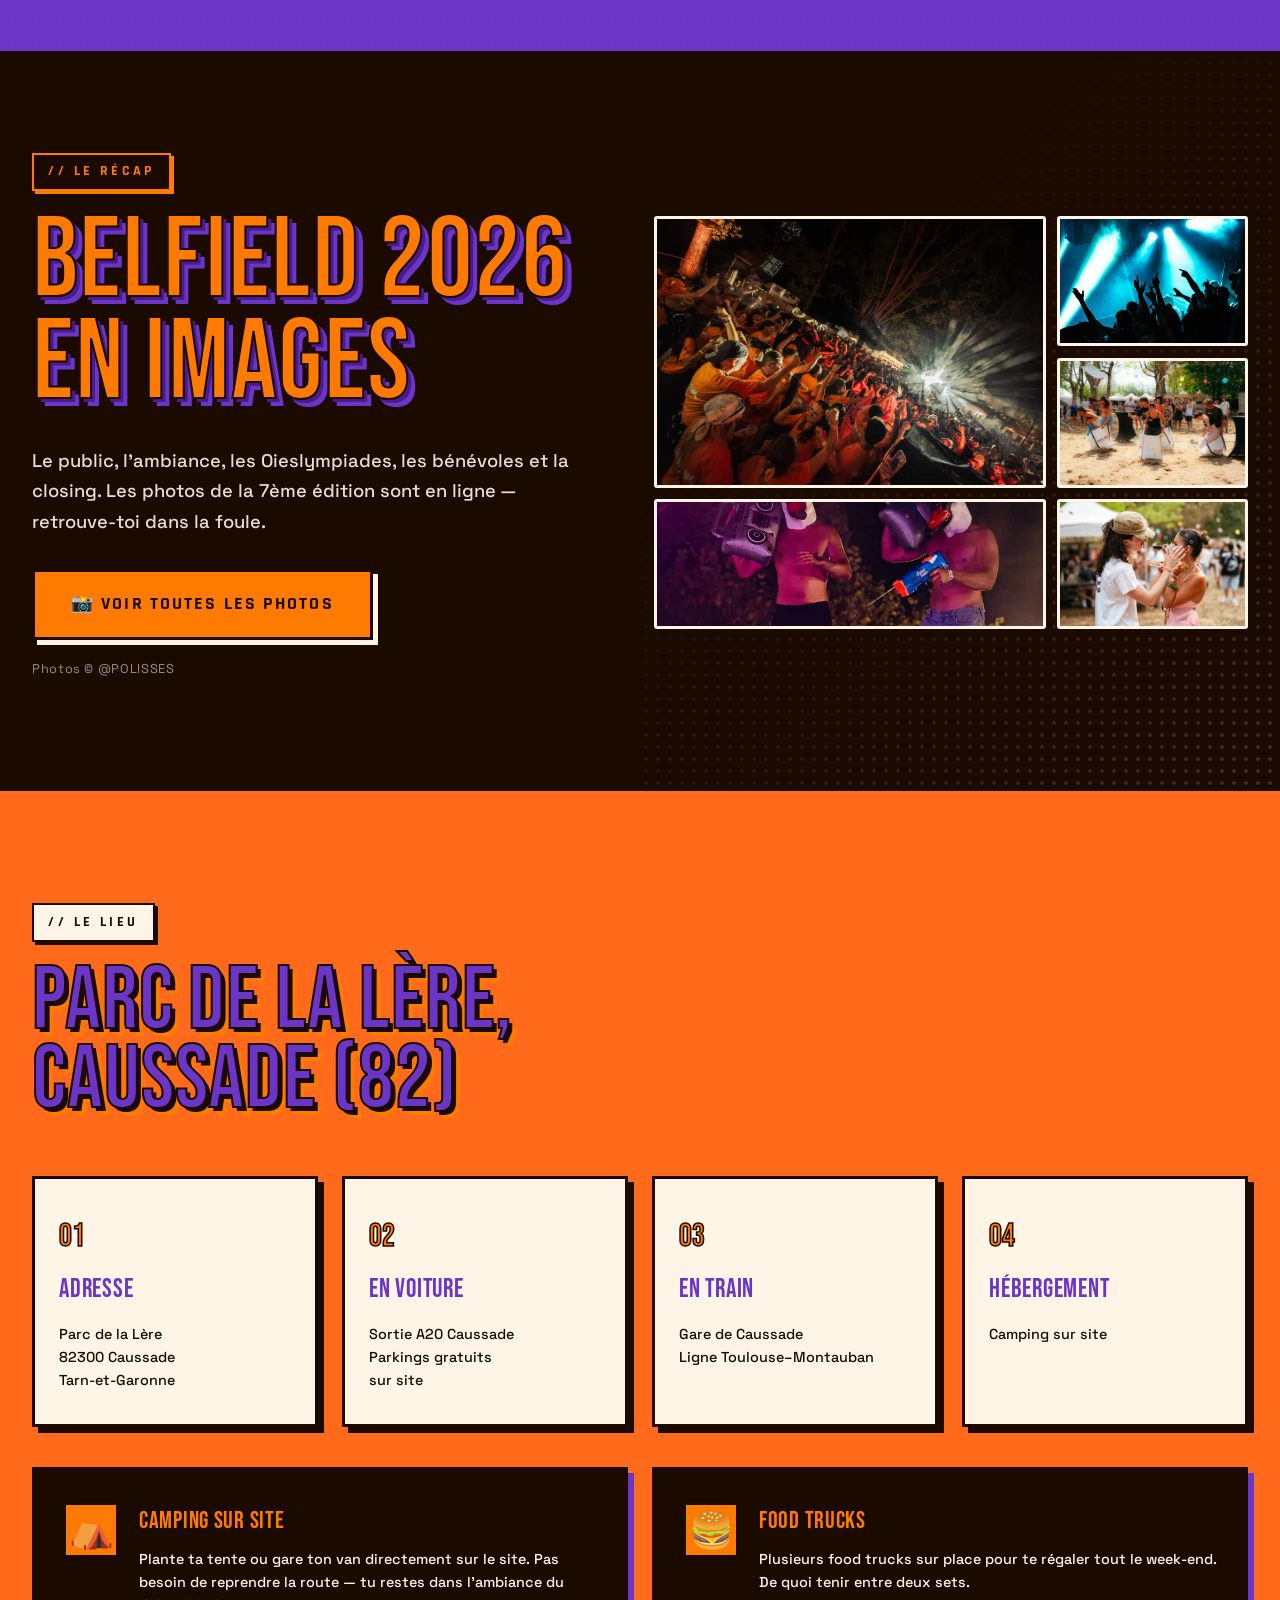
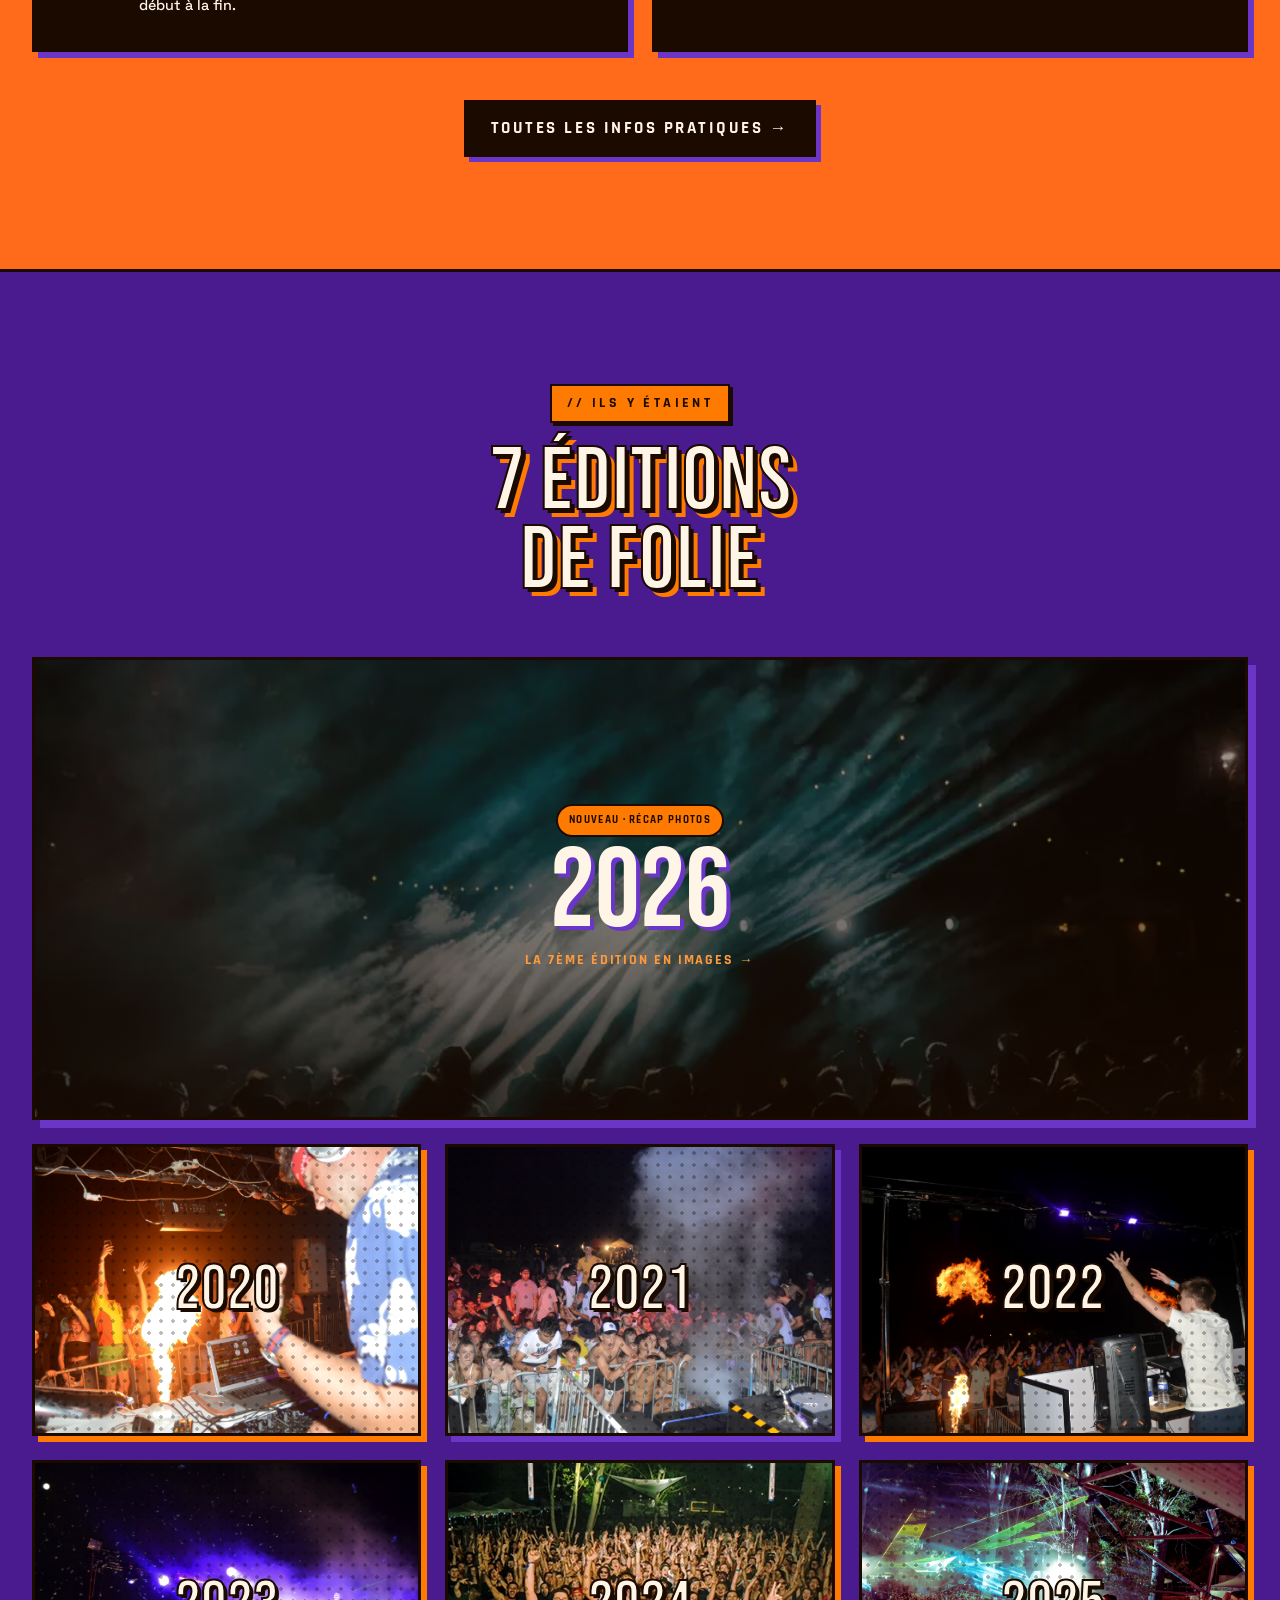
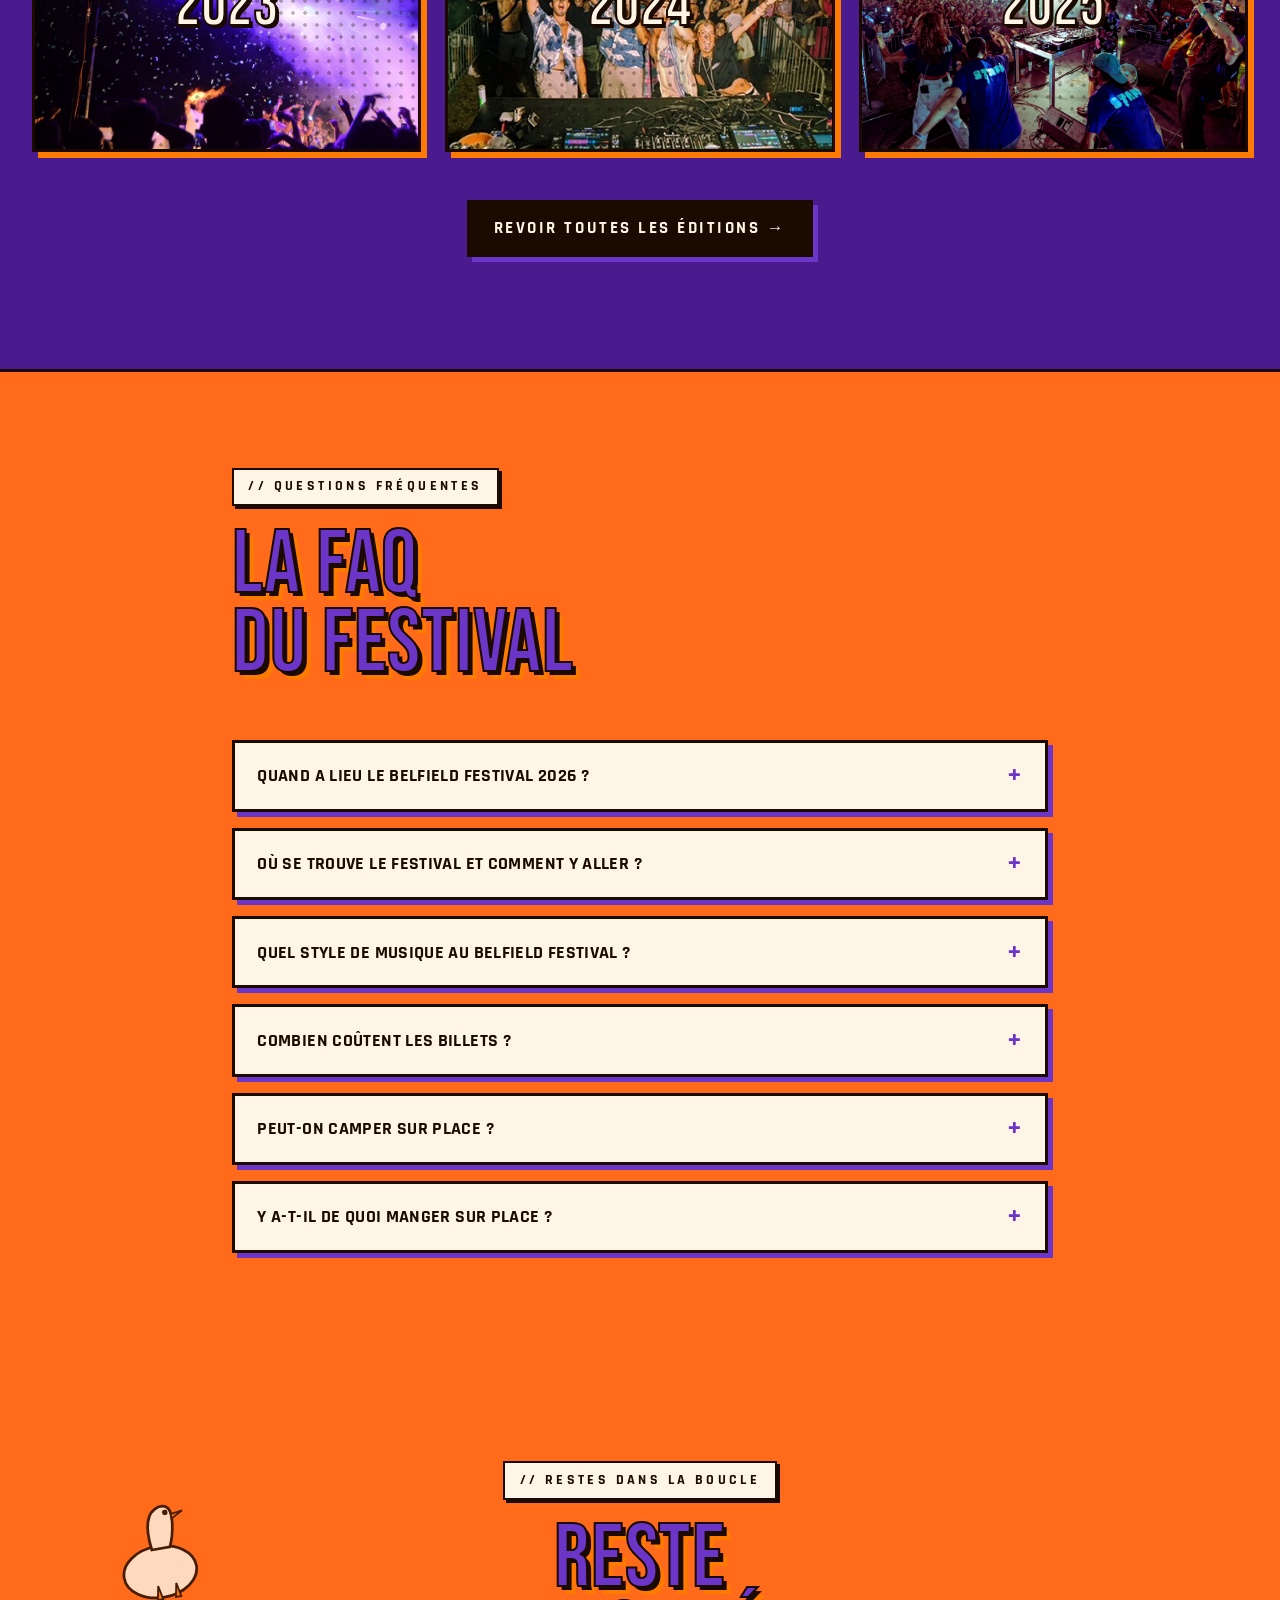
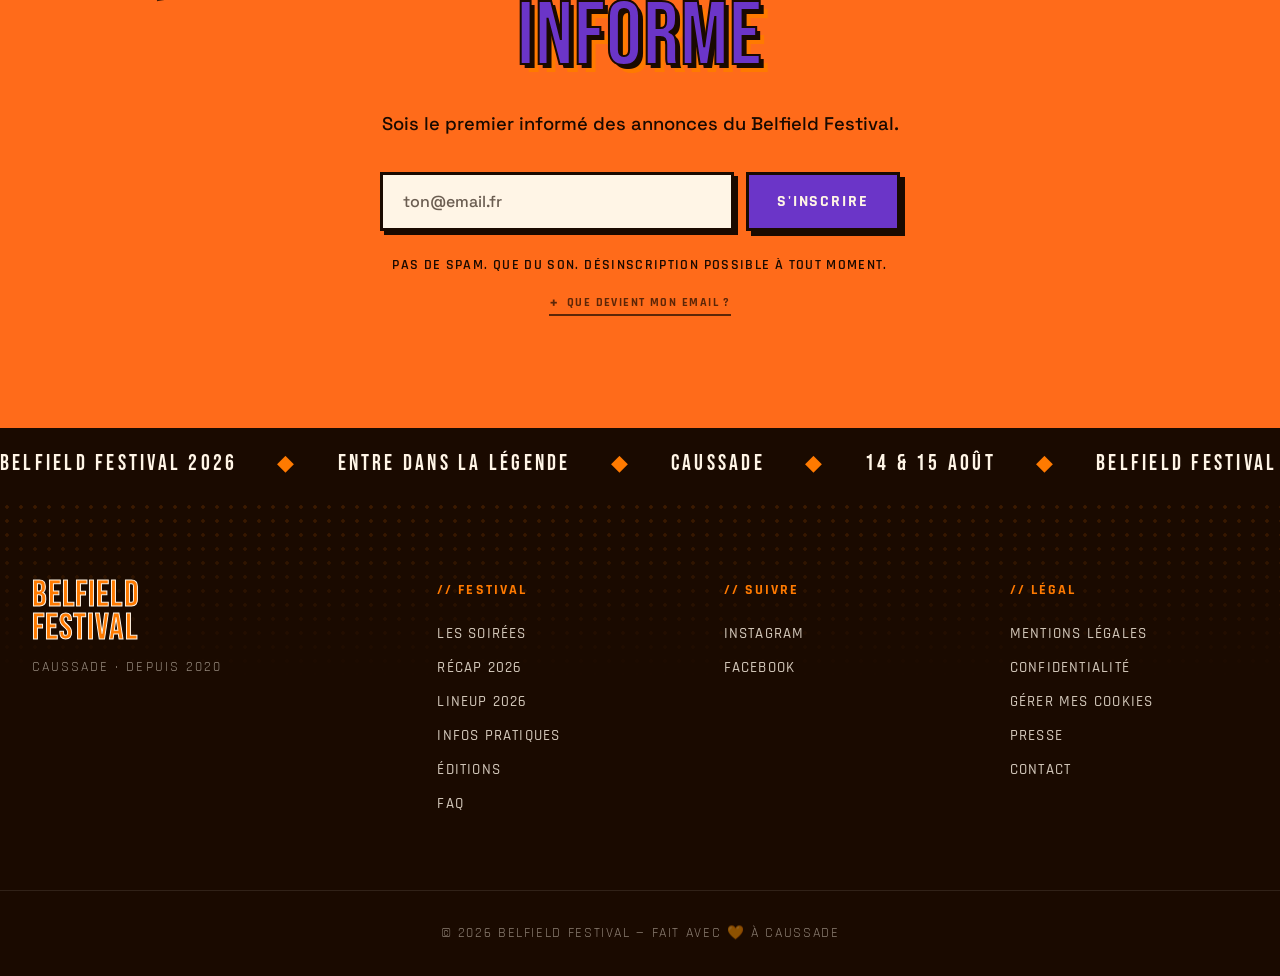
==== commit 86967f9c: "close 7eme edition & annonces soire & recap" ====
--- a/index.html
+++ b/index.html
@@ -6,11 +6,11 @@
   <meta name="viewport" content="width=device-width, initial-scale=1.0" />
 
   <!-- SEO Core -->
-  <title>Belfield Festival 2026 — Festival électro & techno près de Toulouse | 14 & 15 août</title>
-  <meta name="description" content="Belfield Festival 2026 : le festival électro et techno de l'été dans le Sud-Ouest. 7ème édition les 14 & 15 août au Parc de la Lère, Caussade (près de Toulouse & Montauban). 2 jours, 2 scènes, pass dès 23,99€. Réserve ta place !" />
+  <title>Belfield Festival — Le récap 2026 & la 8ème édition à Caussade, près de Toulouse</title>
+  <meta name="description" content="La 7ème édition du Belfield Festival, c'est fini : revis les 14 & 15 août 2026 en photos. Festival électro et techno au Parc de la Lère, Caussade (près de Toulouse & Montauban). Prochaine soirée Belfield le 25 septembre 2026 au Rex de Toulouse. Inscris-toi à la newsletter pour être prévenu en premier des annonces de la 8ème édition." />
   <meta name="robots" content="index, follow, max-image-preview:large, max-snippet:-1" />
   <meta name="author" content="Belfield Festival" />
-  <meta name="keywords" content="festival électro 2026, festival techno France, festival électro été 2026, festival musique électronique, Belfield Festival, festival Occitanie, festival Sud-Ouest, festival près de Toulouse, festival Tarn-et-Garonne, festival Montauban, Caussade, Parc de la Lère, festival open air, festival EDM France, festival pas cher" />
+  <meta name="keywords" content="récap Belfield 2026, photos Belfield Festival, festival électro 2027, festival électro 2026, festival techno France, festival électro été 2026, festival musique électronique, Belfield Festival, festival Occitanie, festival Sud-Ouest, festival près de Toulouse, festival Tarn-et-Garonne, festival Montauban, Caussade, Parc de la Lère, festival open air, festival EDM France, festival pas cher" />
   <meta name="geo.region" content="FR-82" />
   <meta name="geo.placename" content="Caussade, Occitanie" />
   <meta name="geo.position" content="44.158;1.539" />
@@ -20,8 +20,8 @@
   <link rel="alternate" hreflang="x-default" href="https://belfield-festival.fr/" />
 
   <!-- Open Graph -->
-  <meta property="og:title" content="Belfield Festival 2026 — Festival électro & techno près de Toulouse" />
-  <meta property="og:description" content="Le festival électro et techno de l'été dans le Sud-Ouest. 7ème édition les 14 & 15 août 2026 au Parc de la Lère, Caussade. 2 jours, 2 scènes, pass dès 23,99€." />
+  <meta property="og:title" content="Belfield Festival — Le récap en images de la 7ème édition" />
+  <meta property="og:description" content="Deux jours, deux scènes, une claque collective. La 7ème édition du Belfield Festival est passée — revis-la en photos et reste branché pour la 8ème." />
   <meta property="og:image" content="https://belfield-festival.fr/affiche-og.jpg" />
   <meta property="og:image:type" content="image/jpeg" />
   <meta property="og:image:width" content="1200" />
@@ -34,8 +34,8 @@
 
   <!-- Twitter Card -->
   <meta name="twitter:card" content="summary_large_image" />
-  <meta name="twitter:title" content="Belfield Festival 2026 — Festival électro & techno près de Toulouse" />
-  <meta name="twitter:description" content="Le festival électro et techno de l'été dans le Sud-Ouest. 14 & 15 août 2026 au Parc de la Lère, Caussade. 2 scènes, pass dès 23,99€." />
+  <meta name="twitter:title" content="Belfield Festival — Le récap en images de la 7ème édition" />
+  <meta name="twitter:description" content="Deux jours, deux scènes, une claque collective. Revis la 7ème édition du Belfield Festival en photos." />
   <meta name="twitter:image" content="https://belfield-festival.fr/affiche-og.jpg" />
 
   <!-- Theme & favicons -->
@@ -82,6 +82,7 @@
     "startDate": "2026-08-14T18:00:00+02:00",
     "endDate": "2026-08-15T23:59:00+02:00",
     "eventStatus": "https://schema.org/EventScheduled",
+    "previousStartDate": "2026-08-14T18:00:00+02:00",
     "eventAttendanceMode": "https://schema.org/OfflineEventAttendanceMode",
     "image": [
       "https://belfield-festival.fr/affiche-og.jpg"
@@ -89,7 +90,6 @@
     "url": "https://belfield-festival.fr/",
     "keywords": "festival électro, festival techno, festival électronique, festival été 2026, festival Occitanie, festival Sud-Ouest, festival près de Toulouse",
     "genre": ["Musique électronique", "Techno", "EDM"],
-    "isAccessibleForFree": false,
     "maximumAttendeeCapacity": 5000,
     "location": {
       "@type": "Place",
@@ -128,26 +128,7 @@
       { "@type": "MusicGroup", "name": "KARLOTA" },
       { "@type": "MusicGroup", "name": "MICELLA" }
     ],
-    "offers": [
-      {
-        "@type": "Offer",
-        "name": "Pass 1 Jour",
-        "url": "https://shotgun.live/fr/festivals/belfield-festival-2026",
-        "price": "23.99",
-        "priceCurrency": "EUR",
-        "availability": "https://schema.org/InStock",
-        "validFrom": "2026-01-01T00:00:00+01:00"
-      },
-      {
-        "@type": "Offer",
-        "name": "Pass 2 Jours",
-        "url": "https://shotgun.live/fr/festivals/belfield-festival-2026",
-        "price": "35.99",
-        "priceCurrency": "EUR",
-        "availability": "https://schema.org/InStock",
-        "validFrom": "2026-01-01T00:00:00+01:00"
-      }
-    ]
+    "isAccessibleForFree": false
   }
   </script>
 
@@ -215,9 +196,6 @@
   <link rel="stylesheet" href="styles.css" />
   <link rel="stylesheet" href="cookies.css" />
 
-  <!-- DNS prefetch billetterie externe -->
-  <link rel="dns-prefetch" href="https://shotgun.live" />
-
   <!-- Consent Mode par défaut (RGPD) — doit précéder le tag Google Tag Manager -->
   <script>
     window.dataLayer = window.dataLayer || [];
@@ -252,9 +230,11 @@
   <header class="site-header" id="header">
     <a href="#" class="logo">
       <span class="logo-mark">B</span>
-      <span class="logo-text">Belfield · 7ème Édition</span>
+      <span class="logo-text">Belfield Festival</span>
     </a>
     <nav class="nav" id="nav">
+      <a href="pages/soirees.html">Soirées</a>
+      <a href="pages/recap-2026.html">Récap 2026</a>
       <a href="pages/lineup.html">Lineup</a>
       <a href="pages/infos.html">Infos</a>
       <a href="pages/histoire.html">Histoire</a>
@@ -265,11 +245,10 @@
       <a href="#contact" class="nav-newsletter">Newsletter</a>
     </nav>
     <div class="header-actions">
-      <a href="#contact" class="btn btn-outline btn-sm">
+      <a href="#contact" class="btn btn-primary btn-sm">
         <svg class="btn-icon" viewBox="0 0 24 24" fill="none" stroke="currentColor" stroke-width="2" stroke-linecap="round" stroke-linejoin="round" aria-hidden="true"><rect x="3" y="5" width="18" height="14" rx="2"/><path d="m3 7 9 6 9-6"/></svg>
         Newsletter
       </a>
-      <a href="https://shotgun.live/fr/festivals/belfield-festival-2026" data-gtm-click="billetterie" class="btn btn-primary btn-sm">Billetterie</a>
     </div>
     <button class="burger" aria-label="Menu" id="burger">
       <span></span><span></span><span></span>
@@ -279,14 +258,14 @@
   <!-- Top marquee -->
   <div class="marquee marquee-top" aria-hidden="true">
     <div class="marquee-track">
-      <span>7ème Édition</span><span class="dot">◆</span>
-      <span>14 & 15 août 2026</span><span class="dot">◆</span>
-      <span>Parc de la Lère</span><span class="dot">◆</span>
-      <span>Caussade</span><span class="dot">◆</span>
-      <span>7ème Édition</span><span class="dot">◆</span>
-      <span>14 & 15 août 2026</span><span class="dot">◆</span>
-      <span>Parc de la Lère</span><span class="dot">◆</span>
-      <span>Caussade</span><span class="dot">◆</span>
+      <span>La 7ème est dans la boîte</span><span class="dot">◆</span>
+      <span>Merci à vous</span><span class="dot">◆</span>
+      <span>Le récap photos est en ligne</span><span class="dot">◆</span>
+      <span>Rendez-vous en 2027</span><span class="dot">◆</span>
+      <span>La 7ème est dans la boîte</span><span class="dot">◆</span>
+      <span>Merci à vous</span><span class="dot">◆</span>
+      <span>Le récap photos est en ligne</span><span class="dot">◆</span>
+      <span>Rendez-vous en 2027</span><span class="dot">◆</span>
     </div>
   </div>
 
@@ -324,10 +303,10 @@
     </div>
 
     <div class="hero-content">
-      <p class="eyebrow">7ème Édition · Entre dans la légende</p>
+      <p class="eyebrow">7ème Édition · C'était les 14 &amp; 15 août 2026</p>
 
       <h1 class="hero-title">
-        <span class="sr-only">Belfield Festival 2026 — Festival électro &amp; techno les 14 &amp; 15 août au Parc de la Lère, Caussade, près de Toulouse</span>
+        <span class="sr-only">Belfield Festival — la 7ème édition s'est tenue les 14 &amp; 15 août 2026 au Parc de la Lère à Caussade, près de Toulouse. Récap en photos et infos sur la prochaine édition.</span>
         <span class="title-ghost" aria-hidden="true">Belfield</span>
         <span class="title-ghost" aria-hidden="true">Belfield</span>
         <span class="title-main" aria-hidden="true">Belfield</span>
@@ -336,7 +315,7 @@
 
       <div class="hero-meta">
         <div class="meta-block">
-          <span class="meta-label">Dates</span>
+          <span class="meta-label">7ème édition</span>
           <span class="meta-value">14 &amp; 15 Août 2026</span>
         </div>
         <div class="meta-divider"></div>
@@ -347,21 +326,58 @@
       </div>
 
       <div class="hero-actions">
-        <a href="https://shotgun.live/fr/festivals/belfield-festival-2026" data-gtm-click="billetterie" class="btn btn-primary btn-lg">🔥 Prendre mes billets</a>
-        <a href="pages/lineup.html" class="btn btn-outline btn-lg">Voir le lineup</a>
+        <a href="pages/recap-2026.html" class="btn btn-primary btn-lg">📸 Voir le récap en photos</a>
+        <a href="#contact" class="btn btn-outline btn-lg">Être prévenu pour 2027</a>
       </div>
     </div>
   </section>
 
-  <!-- COUNTDOWN -->
-  <section class="countdown-section">
+  <!-- APRÈS-FESTIVAL -->
+  <section class="afterparty-section" id="apres">
+    <div class="container narrow center">
+      <p class="section-label gold">// C'est plié pour cette année</p>
+      <h2 class="afterparty-title">Merci pour<br/>cette 7ème</h2>
+      <p class="afterparty-text">
+        Deux jours, deux scènes, et vous. La 7ème édition est passée beaucoup trop vite —
+        merci au public, aux artistes, aux bénévoles et à toute la prod d'avoir rendu ce week-end aussi bruyant.
+      </p>
+      <div class="afterparty-actions">
+        <a href="pages/recap-2026.html" class="btn btn-primary btn-lg">📸 Revivre l'édition en photos</a>
+        <a href="#contact" class="btn btn-outline btn-lg">🔔 Me prévenir pour la 8ème</a>
+      </div>
+      <p class="afterparty-note">Et en attendant l'été prochain, <a href="pages/soirees.html">on continue en soirée</a> — prochaine date le 25 septembre au Rex de Toulouse.</p>
+    </div>
+  </section>
+
+  <!-- PROCHAINE SOIRÉE -->
+  <section class="next-party" id="soiree">
     <div class="container">
-      <p class="section-label gold">Le festival commence dans</p>
-      <div class="countdown" id="countdown">
-        <div class="cd-unit"><span class="cd-num" id="cd-days">00</span><span class="cd-label">Jours</span></div>
-        <div class="cd-unit"><span class="cd-num" id="cd-hours">00</span><span class="cd-label">Heures</span></div>
-        <div class="cd-unit"><span class="cd-num" id="cd-mins">00</span><span class="cd-label">Minutes</span></div>
-        <div class="cd-unit"><span class="cd-num" id="cd-secs">00</span><span class="cd-label">Secondes</span></div>
+      <div class="next-party-inner">
+        <a class="next-party-poster" href="pages/soirees.html">
+          <img src="images/soirees/belfield-invite-kirk.webp"
+               alt="Affiche de la soirée Belfield invite KIRK, le 25 septembre 2026 au Rex de Toulouse"
+               width="864" height="1080" loading="lazy" />
+        </a>
+        <div class="next-party-text">
+          <p class="section-label">// Prochaine soirée</p>
+          <h2 class="section-title">On sort<br/>du festival</h2>
+          <p class="lead">Le festival c'est l'été, mais Belfield tourne toute l'année.
+            Prochaine date : on investit <strong>Le Rex de Toulouse</strong> pour la première fois.</p>
+
+          <div class="next-party-meta">
+            <p class="next-party-date">
+              <span class="npd-day">25</span>
+              <span class="npd-rest"><span class="npd-month">Septembre 2026</span><span class="npd-weekday">Vendredi</span></span>
+            </p>
+            <p class="next-party-name">Belfield invite <strong>KIRK</strong><br/>
+              <span class="next-party-lineup">D'RAM · LALUDE · SEG</span></p>
+          </div>
+
+          <div class="next-party-actions">
+            <a href="https://shotgun.live/fr/events/belfield-kirk-dram-lalude-seg-hard-bounce" target="_blank" rel="noopener" data-gtm-click="billetterie-soiree" class="btn btn-primary btn-lg">🎟 Billetterie</a>
+            <a href="pages/soirees.html" class="btn btn-outline btn-lg">Voir la soirée</a>
+          </div>
+        </div>
       </div>
     </div>
   </section>
@@ -385,9 +401,9 @@
     <div class="container narrow">
       <h2 class="section-title">Entre dans<br/>la légende</h2>
       <p class="lead">
-        14 &amp; 15 août 2026 à Caussade. Deux jours, deux scènes, le rendez-vous
-        <strong>électro &amp; techno</strong> de l'été dans le Sud-Ouest — à 1h de Toulouse,
-        25 min de Montauban.
+        Les 14 &amp; 15 août 2026 à Caussade, on a remis ça pour la 7ème fois. Deux jours, deux scènes,
+        le rendez-vous <strong>électro &amp; techno</strong> de l'été dans le Sud-Ouest — à 1h de Toulouse,
+        25 min de Montauban. Et on remet le couvert l'été prochain.
       </p>
 
       <div class="stages">
@@ -429,6 +445,10 @@
         <li>✨ Belfield, c'est une claque collective.</li>
         <li>✨ Belfield, c'est ton week-end de l'été.</li>
       </ul>
+
+      <p class="intro-cta">
+        <a href="pages/recap-2026.html" class="link-arrow">Voir à quoi ressemblait la 7ème édition →</a>
+      </p>
     </div>
   </section>
 
@@ -436,7 +456,7 @@
   <section class="lineup" id="lineup">
     <div class="container">
       <div class="section-header">
-        <p class="section-label">// Premières annonces</p>
+        <p class="section-label">// Ils étaient là</p>
         <h2 class="section-title">Lineup 2026</h2>
         <p class="lineup-intro">Les premiers noms tombent. Le reste arrive bientôt — reste à l'affût.</p>
       </div>
@@ -577,26 +597,37 @@
     </div>
   </section>
 
-  <!-- TICKETS BANNER -->
-  <section class="tickets-banner" id="billetterie">
+  <!-- RÉCAP PHOTOS 2026 -->
+  <section class="recap-banner" id="recap">
     <div class="halftone halftone-tickets" aria-hidden="true"></div>
-    <div class="container narrow center">
-      <p class="section-label gold">// Billetterie</p>
-      <h2 class="section-title huge">Les places<br/>sont limitées</h2>
-      <p class="lead light">Réserve dès maintenant ton pass et rejoins la communauté Belfield pour le week-end de l'été.</p>
-      <div class="pass-types">
-        <div class="pass">
-          <p class="pass-label">Pass 1 Jour</p>
-          <p class="pass-price"><span class="price-from">dès</span> 23,99€</p>
-          <p class="pass-desc">Vendredi ou Samedi</p>
-        </div>
-        <div class="pass">
-          <p class="pass-label">Pass 2 Jours</p>
-          <p class="pass-price"><span class="price-from">dès</span> 35,99€</p>
-          <p class="pass-desc">Festival complet</p>
-        </div>
-      </div>
-      <a href="https://shotgun.live/fr/festivals/belfield-festival-2026" data-gtm-click="billetterie" class="btn btn-accent btn-lg">🎟 Accéder à la billetterie</a>
+    <div class="container">
+      <div class="recap-banner-inner">
+        <div class="recap-banner-text">
+          <p class="section-label gold">// Le récap</p>
+          <h2 class="section-title huge">Belfield 2026<br/>en images</h2>
+          <p class="lead light">Le public, l'ambiance, les Oieslympiades, les bénévoles et la closing.
+            Les photos de la 7ème édition sont en ligne — retrouve-toi dans la foule.</p>
+          <a href="pages/recap-2026.html" class="btn btn-accent btn-lg">📸 Voir toutes les photos</a>
+          <p class="recap-banner-credit">Photos © @POLISSES</p>
+        </div>
+        <div class="recap-banner-grid">
+          <a href="pages/recap-2026.html" class="recap-thumb recap-thumb-lg">
+            <img src="images/2026/thumbs/closing-8.webp" alt="Foule du Belfield Festival 2026 bras levés sous les lasers pendant la closing" loading="lazy" width="900" height="600"/>
+          </a>
+          <a href="pages/recap-2026.html" class="recap-thumb">
+            <img src="images/2026/thumbs/publique-24.webp" alt="Mains levées dans le public du Belfield Festival 2026" loading="lazy" width="900" height="1350"/>
+          </a>
+          <a href="pages/recap-2026.html" class="recap-thumb">
+            <img src="images/2026/thumbs/oieslympiades-12.webp" alt="Course en sac pendant les Oieslympiades du Belfield Festival 2026" loading="lazy" width="900" height="600"/>
+          </a>
+          <a href="pages/recap-2026.html" class="recap-thumb">
+            <img src="images/2026/thumbs/benevoles-1.webp" alt="Bénévoles masqués en oie au Belfield Festival 2026" loading="lazy" width="900" height="1350"/>
+          </a>
+          <a href="pages/recap-2026.html" class="recap-thumb">
+            <img src="images/2026/thumbs/publique-9.webp" alt="Festivalières trinquant au soleil au Belfield Festival 2026" loading="lazy" width="900" height="600"/>
+          </a>
+        </div>
+      </div>
     </div>
   </section>
 
@@ -657,8 +688,17 @@
     <div class="container">
       <div class="section-header">
         <p class="section-label">// Ils y étaient</p>
-        <h2 class="section-title">6 éditions<br/>de folie</h2>
-      </div>
+        <h2 class="section-title">7 éditions<br/>de folie</h2>
+      </div>
+      <a class="gallery-featured" href="pages/recap-2026.html">
+        <img src="images/2026/thumbs/ambiance-6.webp" alt="Édition 2026 du Belfield Festival — ciel de lasers au-dessus du public au Parc de la Lère, Caussade" loading="lazy" width="900" height="600"/>
+        <div class="gallery-featured-body">
+          <span class="gallery-badge">Nouveau · Récap photos</span>
+          <span class="gallery-featured-year">2026</span>
+          <span class="gallery-featured-text">La 7ème édition en images →</span>
+        </div>
+      </a>
+
       <div class="gallery">
         <div class="gallery-item" data-year="2020">
           <img src="images/editions/2020.webp" alt="Édition 2020 du Belfield Festival à Caussade — foule du festival électro" loading="lazy"/>
@@ -742,7 +782,7 @@
     </div>
     <div class="container narrow center">
       <p class="section-label">// Restes dans la boucle</p>
-      <h2 class="section-title">Restes<br/>informé</h2>
+      <h2 class="section-title">Reste<br/>informé</h2>
       <p class="lead">Sois le premier informé des annonces du Belfield Festival.</p>
       <form class="newsletter-form" id="newsletter-form" method="POST" target="newsletter-sink" novalidate action="https://f0e8eb02.sibforms.com/serve/[base64]">
         <input type="email" name="EMAIL" id="EMAIL" placeholder="ton@email.fr" autocomplete="email" required aria-label="Email" />
@@ -784,11 +824,12 @@
       </div>
       <div>
         <p class="footer-title">// Festival</p>
-        <a href="pages/lineup.html">Lineup</a>
+        <a href="pages/soirees.html">Les soirées</a>
+        <a href="pages/recap-2026.html">Récap 2026</a>
+        <a href="pages/lineup.html">Lineup 2026</a>
         <a href="pages/infos.html">Infos pratiques</a>
         <a href="#editions">Éditions</a>
         <a href="#faq">FAQ</a>
-        <a href="https://shotgun.live/fr/festivals/belfield-festival-2026" data-gtm-click="billetterie" rel="noopener">Billetterie</a>
       </div>
       <div>
         <p class="footer-title">// Suivre</p>
@@ -810,24 +851,6 @@
   </footer>
 
   <script>
-    // Countdown to 14 août 2026 — ouverture des portes 18h
-    const target = new Date('2026-08-14T18:00:00+02:00').getTime();
-    const dEl = document.getElementById('cd-days');
-    const hEl = document.getElementById('cd-hours');
-    const mEl = document.getElementById('cd-mins');
-    const sEl = document.getElementById('cd-secs');
-    const pad = n => String(n).padStart(2, '0');
-    function tick() {
-      const diff = target - Date.now();
-      if (diff <= 0) { dEl.textContent = hEl.textContent = mEl.textContent = sEl.textContent = '00'; return; }
-      const d = Math.floor(diff / 86400000);
-      const h = Math.floor((diff % 86400000) / 3600000);
-      const m = Math.floor((diff % 3600000) / 60000);
-      const s = Math.floor((diff % 60000) / 1000);
-      dEl.textContent = pad(d); hEl.textContent = pad(h); mEl.textContent = pad(m); sEl.textContent = pad(s);
-    }
-    tick(); setInterval(tick, 1000);
-
     // Header scroll state
     const header = document.getElementById('header');
     window.addEventListener('scroll', () => {
@@ -912,6 +935,13 @@
         nlBtn.disabled = true;
         nlEmail.readOnly = true;
         nlBtn.textContent = 'Inscrit ✓';
+        // GTM : conversion newsletter
+        window.dataLayer = window.dataLayer || [];
+        window.dataLayer.push({
+          event: 'newsletter_signup',
+          form_id: 'newsletter-form',
+          form_location: 'accueil'
+        });
         showMsg('C’est bon, t’es dans la boucle ! 🎉 Surveille ta boîte mail.', 'success');
       });
 
--- a/styles.css
+++ b/styles.css
@@ -1523,7 +1523,7 @@
   .logo-text { display: none; }
 
   .hero { padding: 3rem var(--gutter) 4rem; min-height: auto; }
-  .intro, .lineup, .tickets-banner, .infos, .editions, .newsletter, .faq { padding: 5rem 0; }
+  .intro, .lineup, .tickets-banner, .recap-banner, .afterparty-section, .next-party, .infos, .editions, .newsletter, .faq { padding: 5rem 0; }
   .faq-item summary { font-size: 1rem; padding: 1rem 1.1rem; }
   .faq-item p { padding: 0 1.1rem 1.1rem; }
 
@@ -1561,3 +1561,372 @@
 
   .manifesto li { font-size: 1.1rem; }
 }
+
+/* ============================================================
+   MODE APRÈS-FESTIVAL — 7ème édition passée
+   ============================================================ */
+
+/* ---- Bloc merci (remplace le compte à rebours) ---- */
+.afterparty-section {
+  padding: 5rem 0;
+  background: var(--color-ink);
+  color: var(--color-cream);
+  border-top: 3px solid var(--color-ink);
+  border-bottom: 3px solid var(--color-ink);
+  text-align: center;
+  position: relative;
+  overflow: hidden;
+}
+.afterparty-section::before {
+  content: '';
+  position: absolute;
+  inset: 0;
+  background-image: radial-gradient(circle, var(--color-primary) 1.5px, transparent 2px);
+  background-size: 18px 18px;
+  opacity: 0.12;
+  pointer-events: none;
+}
+.afterparty-title {
+  font-family: var(--font-display);
+  font-size: clamp(2.8rem, 9vw, 6rem);
+  line-height: 0.9;
+  text-transform: uppercase;
+  margin: 0.5rem 0 1.5rem;
+  color: var(--color-primary);
+  text-shadow: 4px 4px 0 var(--color-secondary-deep), 8px 8px 0 var(--color-secondary);
+  position: relative;
+  z-index: 2;
+}
+.afterparty-text {
+  max-width: 44rem;
+  margin: 0 auto 2rem;
+  font-size: 1.05rem;
+  opacity: 0.92;
+  position: relative;
+  z-index: 2;
+}
+.afterparty-actions {
+  display: flex;
+  gap: 1rem;
+  justify-content: center;
+  flex-wrap: wrap;
+  position: relative;
+  z-index: 2;
+}
+.afterparty-note {
+  margin-top: 1.6rem;
+  font-size: 0.85rem;
+  opacity: 0.65;
+  position: relative;
+  z-index: 2;
+}
+
+/* ---- CTA récap dans l'intro ---- */
+.intro-cta {
+  text-align: center;
+  margin-top: 2.5rem;
+}
+
+/* ---- Bandeau récap photos (remplace la billetterie) ---- */
+.recap-banner {
+  padding: 6rem 0;
+  background: var(--color-ink);
+  color: var(--color-cream);
+  position: relative;
+  overflow: hidden;
+  border-top: 3px solid var(--color-ink);
+  border-bottom: 3px solid var(--color-ink);
+}
+.recap-banner .section-title {
+  color: var(--color-primary);
+  text-shadow: 4px 4px 0 var(--color-secondary-deep), 8px 8px 0 var(--color-secondary);
+}
+.recap-banner-inner {
+  display: grid;
+  grid-template-columns: 1fr 1.05fr;
+  gap: 3.5rem;
+  align-items: center;
+  position: relative;
+  z-index: 2;
+}
+.recap-banner-text .lead.light { color: var(--color-cream); opacity: 0.9; margin-bottom: 2rem; }
+.recap-banner-credit { margin-top: 1.2rem; font-size: 0.8rem; opacity: 0.55; letter-spacing: 0.05em; }
+
+.recap-banner-grid {
+  display: grid;
+  grid-template-columns: repeat(3, 1fr);
+  grid-auto-rows: 130px;
+  gap: 0.7rem;
+}
+.recap-thumb {
+  overflow: hidden;
+  border: 3px solid var(--color-cream);
+  border-radius: 3px;
+  position: relative;
+  display: block;
+  transition: transform 0.3s var(--ease), box-shadow 0.3s var(--ease);
+}
+.recap-thumb img { width: 100%; height: 100%; object-fit: cover; transition: transform 0.5s var(--ease); }
+.recap-thumb:hover { transform: translate(-3px, -3px); box-shadow: 6px 6px 0 var(--color-primary); }
+.recap-thumb:hover img { transform: scale(1.08); }
+.recap-thumb-lg { grid-column: span 2; grid-row: span 2; }
+.recap-banner-grid .recap-thumb:nth-child(4) { grid-column: span 2; }
+
+/* ---- Tuile 2026 dans la galerie éditions ---- */
+.gallery-item-new {
+  box-shadow: 6px 6px 0 var(--color-secondary);
+  border-color: var(--color-ink);
+}
+.gallery-item-new:hover { box-shadow: 10px 10px 0 var(--color-secondary); }
+.gallery-badge {
+  position: absolute;
+  top: 0.7rem;
+  left: 0.7rem;
+  z-index: 3;
+  font-family: var(--font-accent);
+  font-style: normal;
+  font-weight: 700;
+  font-size: 0.68rem;
+  letter-spacing: 0.12em;
+  text-transform: uppercase;
+  padding: 0.35rem 0.7rem;
+  background: var(--color-primary);
+  color: var(--color-ink);
+  border: 2px solid var(--color-ink);
+  border-radius: 999px;
+}
+
+@media (max-width: 900px) {
+  .recap-banner-inner { grid-template-columns: 1fr; gap: 2.5rem; }
+  .recap-banner-text { text-align: center; }
+  .recap-banner-grid { grid-auto-rows: 110px; }
+}
+@media (max-width: 640px) {
+  .afterparty-section, .recap-banner { padding: 4rem 0; }
+  .afterparty-actions .btn { width: 100%; }
+  .recap-banner-grid { grid-auto-rows: 95px; gap: 0.5rem; }
+}
+
+/* ---- Tuile 2026 mise en avant (section Éditions) ---- */
+.gallery-featured {
+  display: block;
+  position: relative;
+  margin-bottom: 1.5rem;
+  border: 3px solid var(--color-ink);
+  box-shadow: 8px 8px 0 var(--color-secondary);
+  overflow: hidden;
+  aspect-ratio: 21 / 8;
+  transition: transform 0.3s var(--ease), box-shadow 0.3s var(--ease);
+}
+.gallery-featured:hover { transform: translate(-3px, -3px); box-shadow: 12px 12px 0 var(--color-secondary); }
+.gallery-featured img {
+  position: absolute; inset: 0;
+  width: 100%; height: 100%;
+  object-fit: cover;
+  object-position: center 45%;
+  transition: transform 0.6s var(--ease);
+}
+.gallery-featured:hover img { transform: scale(1.05); }
+.gallery-featured-body {
+  position: absolute; inset: 0;
+  display: flex;
+  flex-direction: column;
+  align-items: center;
+  justify-content: center;
+  gap: 0.4rem;
+  text-align: center;
+  padding: 1.5rem;
+  background: linear-gradient(180deg, rgba(26,10,0,0.35), rgba(26,10,0,0.75));
+}
+.gallery-featured-year {
+  font-family: var(--font-display);
+  font-size: clamp(3rem, 11vw, 7rem);
+  line-height: 0.9;
+  color: var(--color-cream);
+  text-shadow: 4px 4px 0 var(--color-secondary);
+}
+.gallery-featured-text {
+  font-family: var(--font-accent);
+  font-weight: 700;
+  text-transform: uppercase;
+  letter-spacing: 0.14em;
+  font-size: 0.85rem;
+  color: var(--color-primary-light);
+}
+.gallery-featured .gallery-badge { position: static; }
+
+@media (max-width: 640px) {
+  .gallery-featured { aspect-ratio: 4 / 3; }
+}
+
+/* ---- Bandeau « édition terminée » sur les pages archivées ---- */
+.archive-note {
+  display: inline-block;
+  margin: 1.5rem auto 0;
+  padding: 0.85rem 1.4rem;
+  max-width: 44rem;
+  font-size: 0.92rem;
+  line-height: 1.5;
+  background: var(--color-ink);
+  color: var(--color-cream);
+  border: 3px solid var(--color-ink);
+  border-radius: 4px;
+  box-shadow: 5px 5px 0 var(--color-secondary);
+}
+.archive-note strong { color: var(--color-primary); text-transform: uppercase; letter-spacing: 0.06em; }
+.archive-note a { color: var(--color-primary-light); text-decoration: underline; font-weight: 600; }
+.archive-note a:hover { color: var(--color-cream); }
+
+/* ---- Boutons outline sur fond sombre ---- */
+.afterparty-section .btn-outline,
+.rc-hero .btn-outline,
+.recap-banner .btn-outline {
+  background: transparent;
+  color: var(--color-cream);
+  border-color: var(--color-cream);
+  box-shadow: 5px 5px 0 var(--color-secondary);
+}
+.afterparty-section .btn-outline:hover,
+.rc-hero .btn-outline:hover,
+.recap-banner .btn-outline:hover {
+  background: var(--color-cream);
+  color: var(--color-ink);
+  box-shadow: 7px 7px 0 var(--color-secondary);
+}
+
+/* ---- Nav plus dense (8 entrées) ---- */
+@media (min-width: 981px) {
+  .site-header .nav { gap: 1.25rem; }
+  .site-header .nav a { font-size: 0.82rem; white-space: nowrap; }
+  .site-header .logo-text { white-space: nowrap; }
+}
+
+/* ---- Bloc « prochaine soirée » sur l'accueil ---- */
+.next-party {
+  padding: 6rem 0;
+  background: var(--color-secondary-deep);
+  color: var(--color-cream);
+  border-top: 3px solid var(--color-ink);
+  border-bottom: 3px solid var(--color-ink);
+  position: relative;
+  overflow: hidden;
+}
+.next-party::before {
+  content: '';
+  position: absolute;
+  inset: 0;
+  background-image: radial-gradient(circle, var(--color-cream) 1.4px, transparent 2px);
+  background-size: 18px 18px;
+  opacity: 0.09;
+  pointer-events: none;
+}
+.next-party-inner {
+  display: grid;
+  grid-template-columns: minmax(0, 0.6fr) minmax(0, 1fr);
+  gap: 3rem;
+  align-items: center;
+  position: relative;
+  z-index: 2;
+}
+.next-party-poster {
+  display: block;
+  border: 3px solid var(--color-cream);
+  border-radius: 3px;
+  overflow: hidden;
+  line-height: 0;
+  box-shadow: 10px 10px 0 var(--color-primary);
+  transition: transform 0.3s var(--ease), box-shadow 0.3s var(--ease);
+}
+.next-party-poster:hover { transform: translate(-4px, -4px); box-shadow: 14px 14px 0 var(--color-primary); }
+.next-party-poster img { width: 100%; height: auto; }
+
+.next-party .section-title { color: var(--color-cream); }
+.next-party .lead { color: var(--color-cream); opacity: 0.9; }
+.next-party .lead strong { color: var(--color-primary-light); }
+
+.next-party-meta {
+  display: flex;
+  align-items: center;
+  gap: 1.8rem;
+  flex-wrap: wrap;
+  margin: 2rem 0;
+  padding: 1.2rem 0;
+  border-top: 2px solid rgba(255, 245, 230, 0.25);
+  border-bottom: 2px solid rgba(255, 245, 230, 0.25);
+}
+.next-party-date { display: flex; align-items: center; gap: 0.8rem; margin: 0; }
+.npd-day {
+  font-family: var(--font-display);
+  font-size: 4rem;
+  line-height: 0.8;
+  color: var(--color-primary);
+}
+.npd-rest { display: flex; flex-direction: column; }
+.npd-month {
+  font-family: var(--font-accent);
+  font-weight: 700;
+  text-transform: uppercase;
+  letter-spacing: 0.14em;
+  font-size: 0.92rem;
+}
+.npd-weekday {
+  font-family: var(--font-accent);
+  text-transform: uppercase;
+  letter-spacing: 0.18em;
+  font-size: 0.75rem;
+  opacity: 0.6;
+}
+.next-party-name {
+  margin: 0;
+  font-family: var(--font-display);
+  font-size: 1.9rem;
+  line-height: 1.05;
+  text-transform: uppercase;
+}
+.next-party-name strong { color: var(--color-primary); font-weight: 400; }
+.next-party-lineup {
+  font-family: var(--font-accent);
+  font-weight: 600;
+  font-size: 0.85rem;
+  letter-spacing: 0.14em;
+  opacity: 0.75;
+}
+
+.afterparty-note a { color: var(--color-primary-light); text-decoration: underline; }
+
+@media (max-width: 900px) {
+  .next-party-inner { grid-template-columns: minmax(0, 1fr); gap: 2rem; }
+  .next-party-poster { width: 100%; max-width: 340px; margin-inline: auto; }
+  .next-party-text { text-align: center; min-width: 0; }
+  .next-party-meta { justify-content: center; }
+}
+@media (max-width: 640px) {
+  .next-party { padding: 4rem 0; }
+  .npd-day { font-size: 3.2rem; }
+  .next-party-name { font-size: 1.5rem; }
+}
+
+/* ---- Boutons : autoriser le retour à la ligne sur petits écrans ---- */
+@media (max-width: 700px) {
+  .btn {
+    white-space: normal;
+    text-align: center;
+    letter-spacing: 0.08em;
+    line-height: 1.25;
+  }
+  .btn-lg { font-size: 0.95rem; padding: 0.9rem 1.2rem; }
+}
+
+.next-party-actions { display: flex; gap: 0.8rem; flex-wrap: wrap; }
+.next-party .btn-outline {
+  background: transparent;
+  color: var(--color-cream);
+  border-color: var(--color-cream);
+  box-shadow: 5px 5px 0 var(--color-primary);
+}
+.next-party .btn-outline:hover {
+  background: var(--color-cream);
+  color: var(--color-ink);
+  box-shadow: 7px 7px 0 var(--color-primary);
+}
+@media (max-width: 900px) { .next-party-actions { justify-content: center; } }
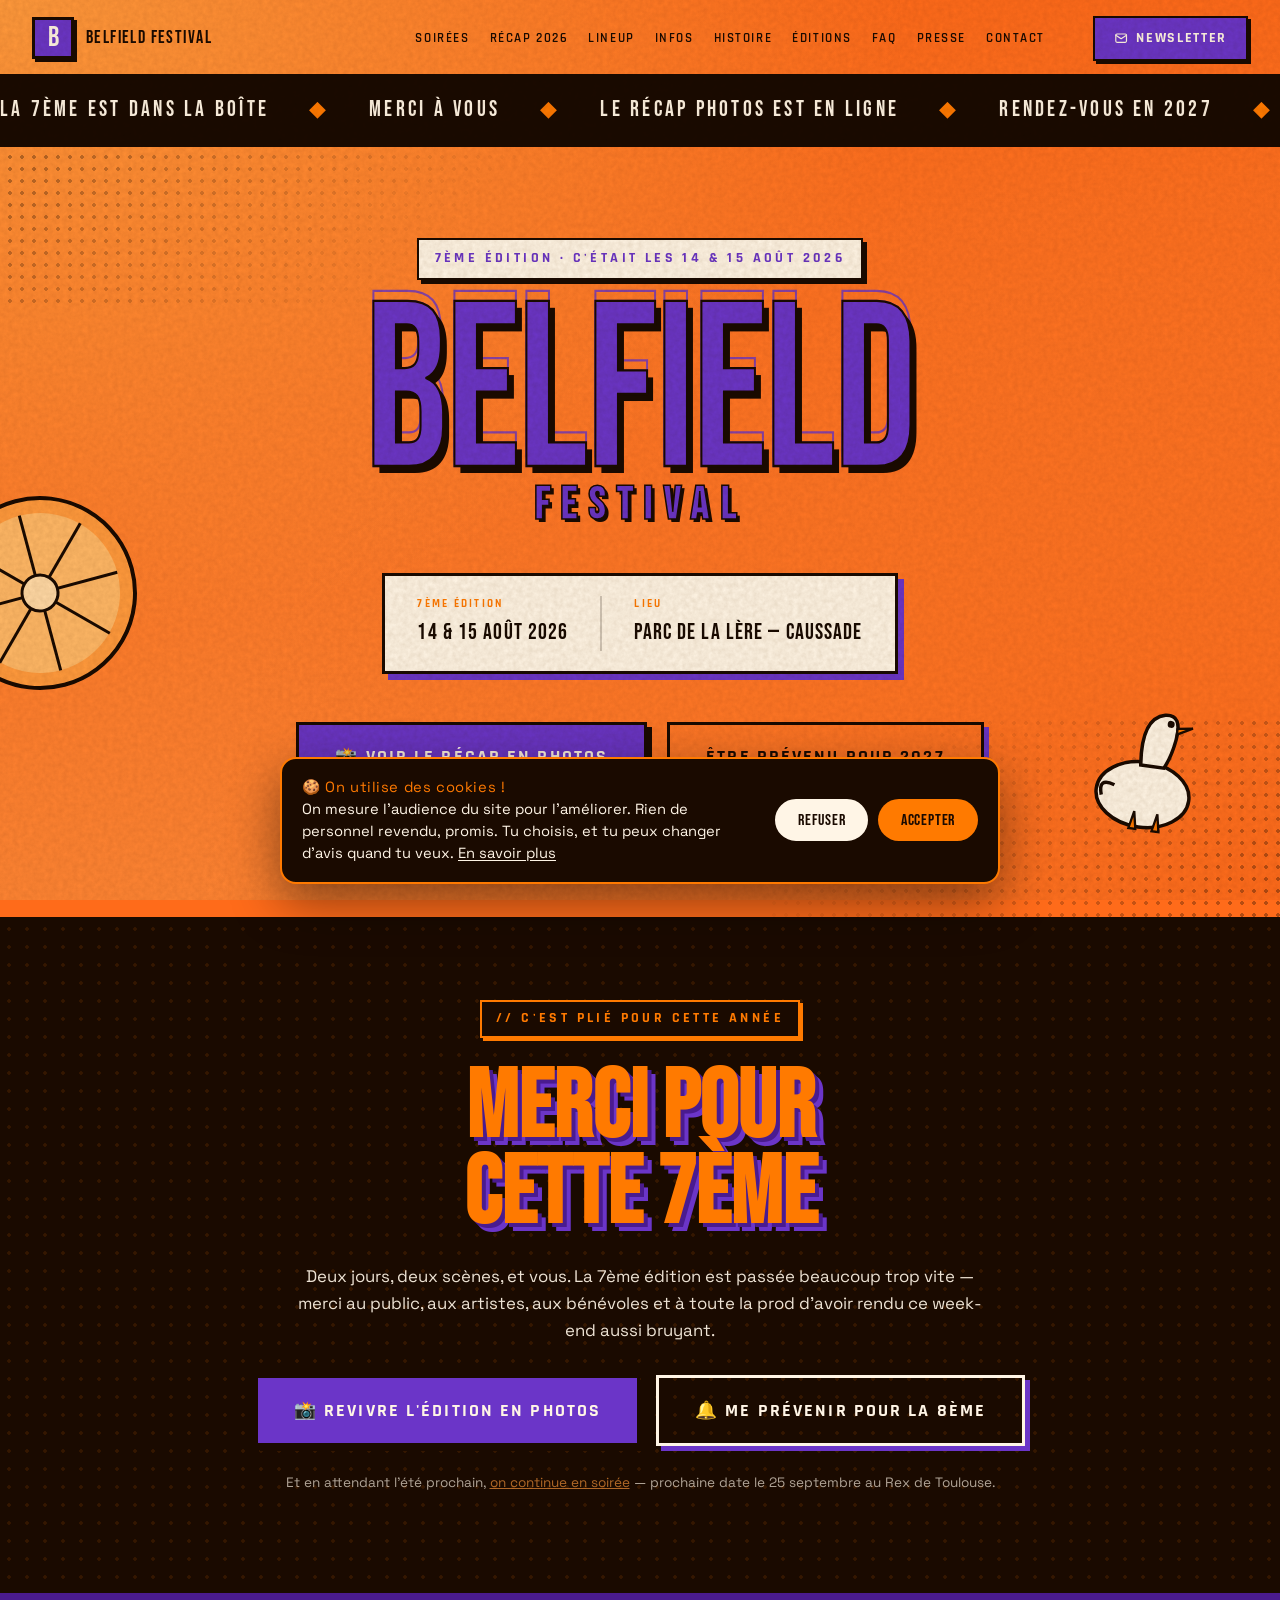
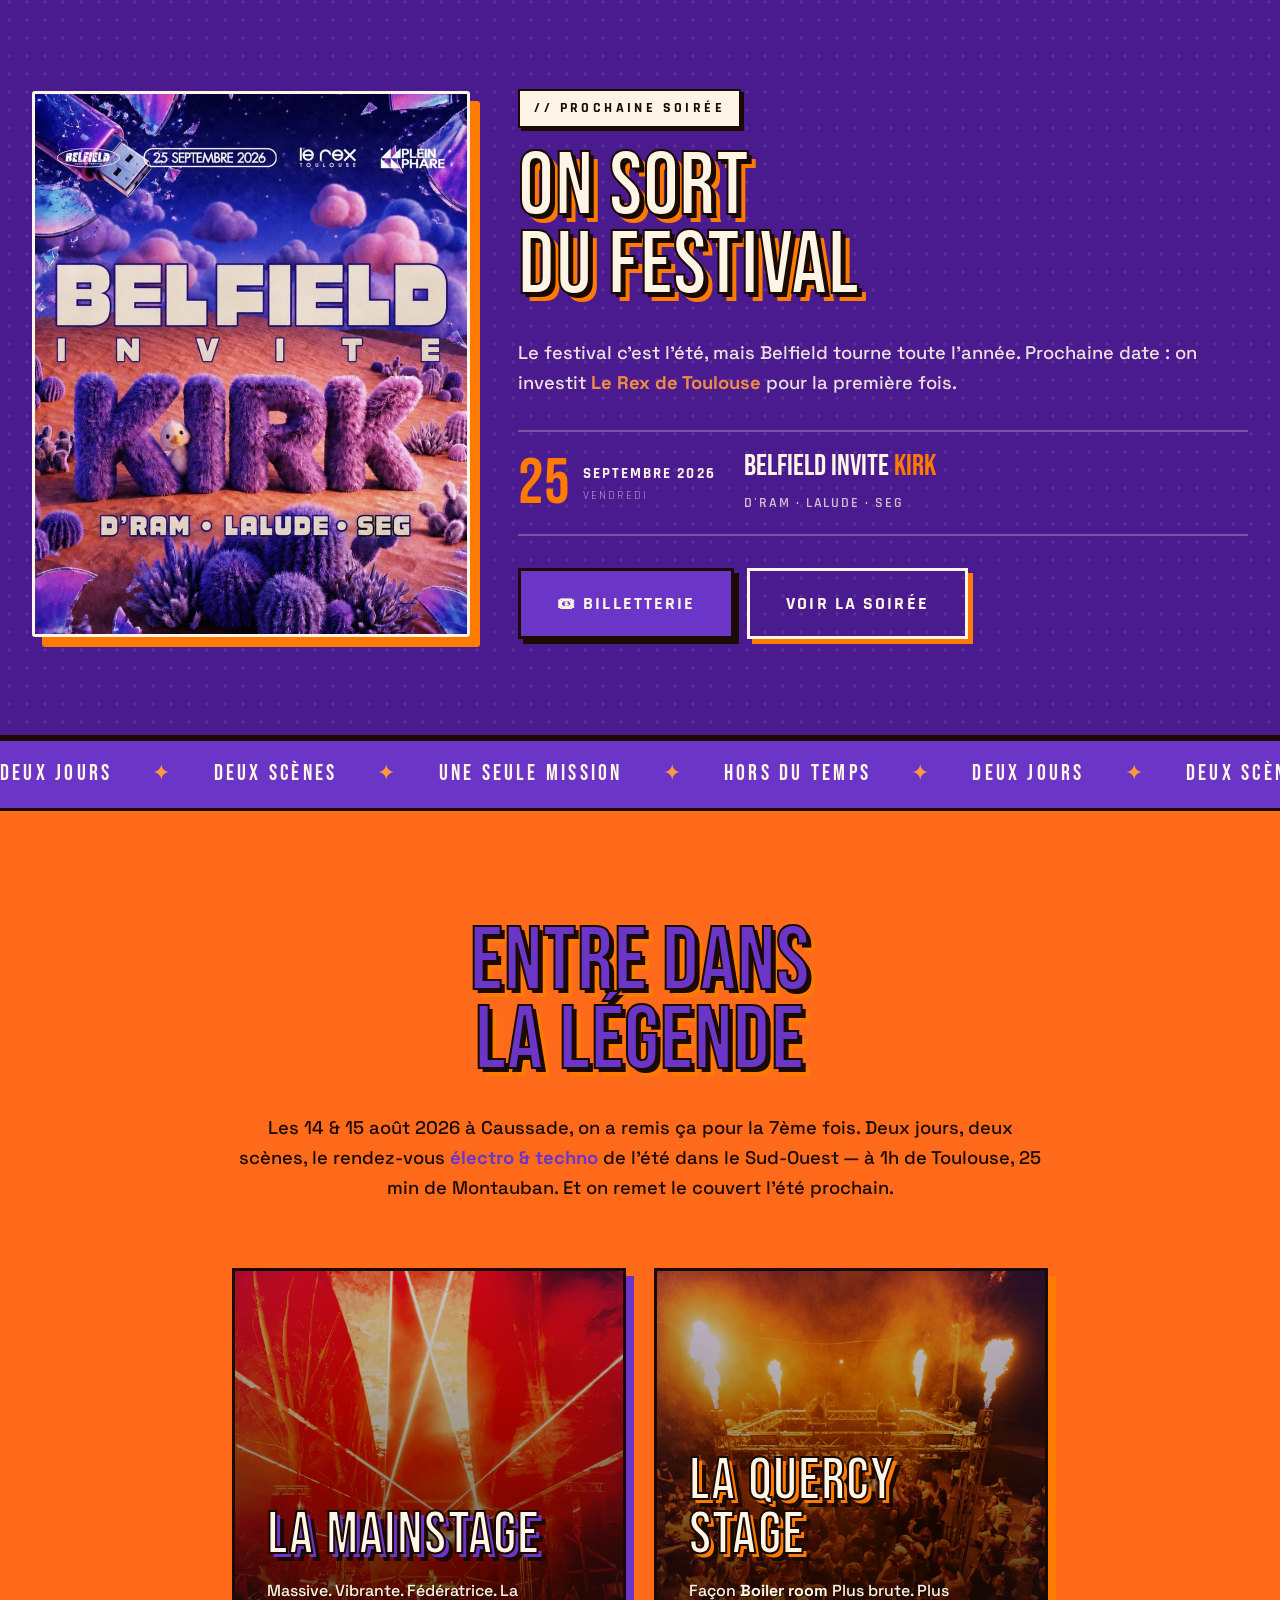
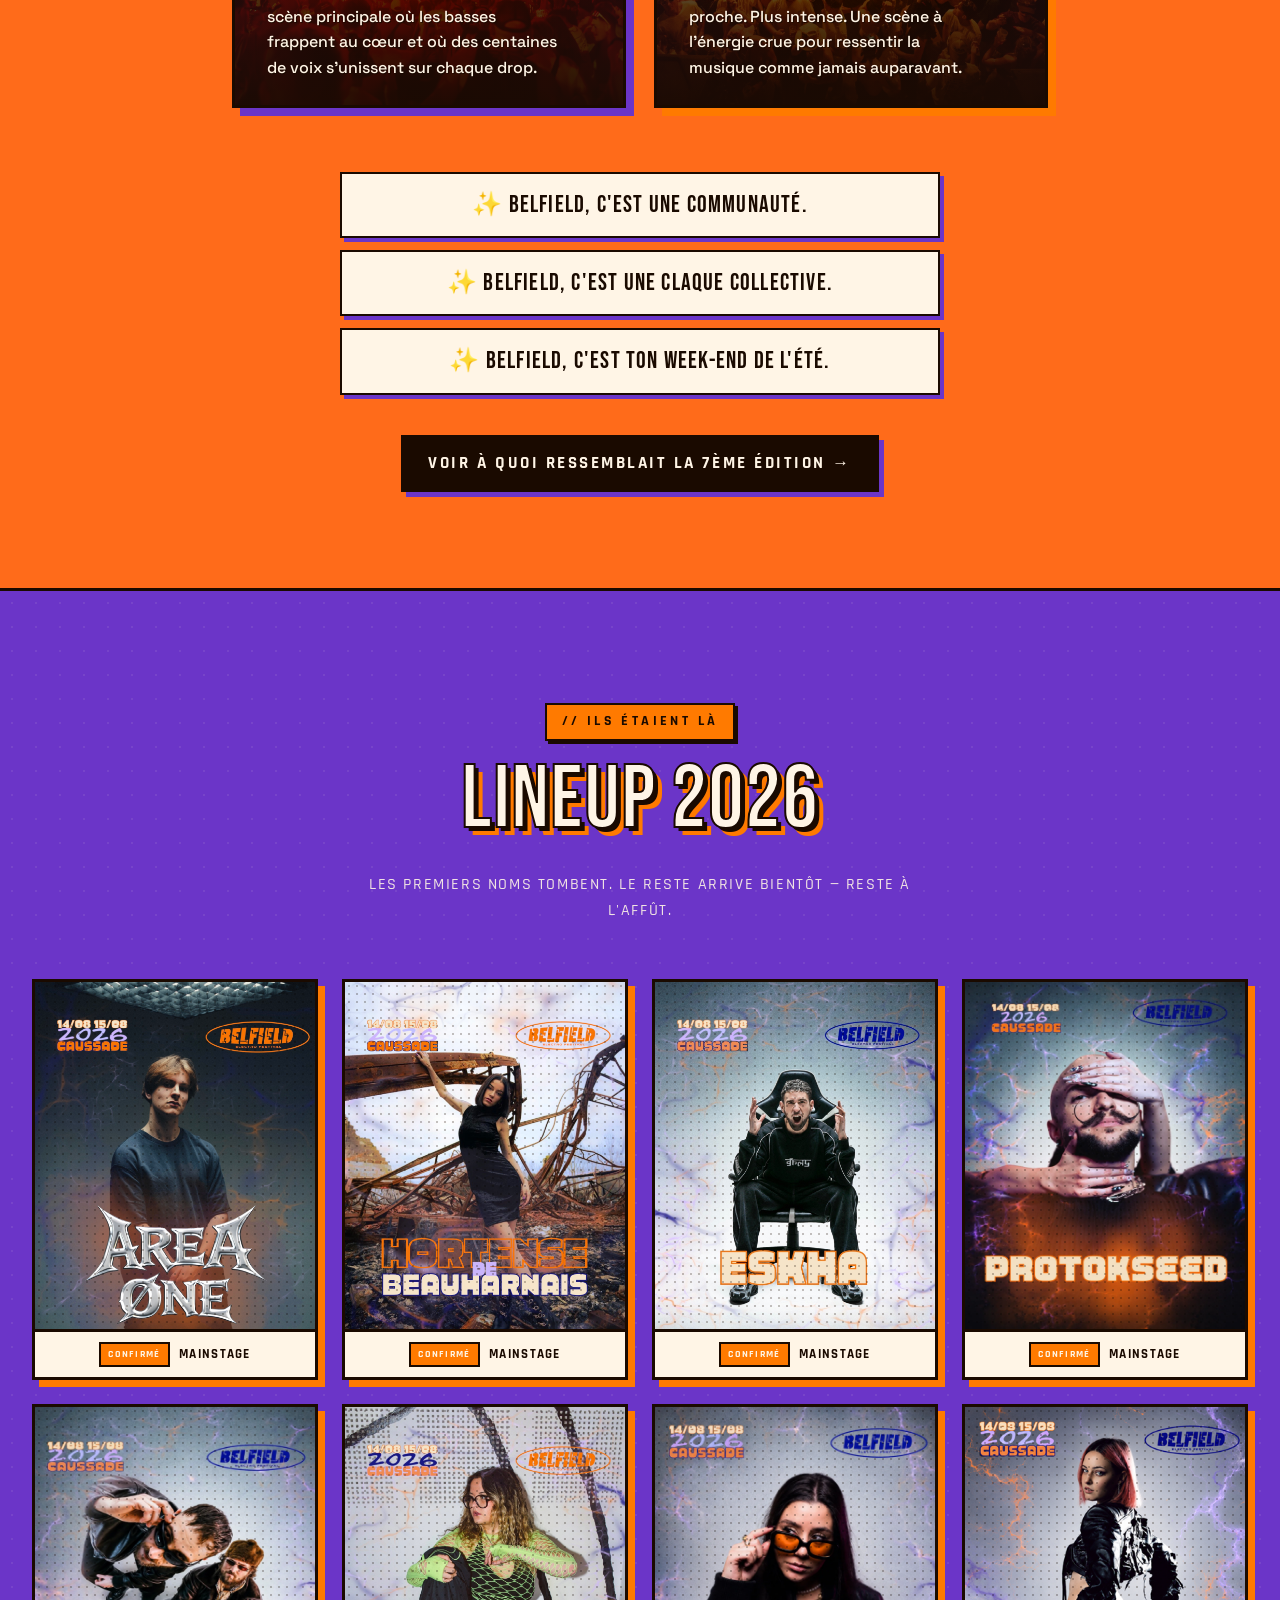
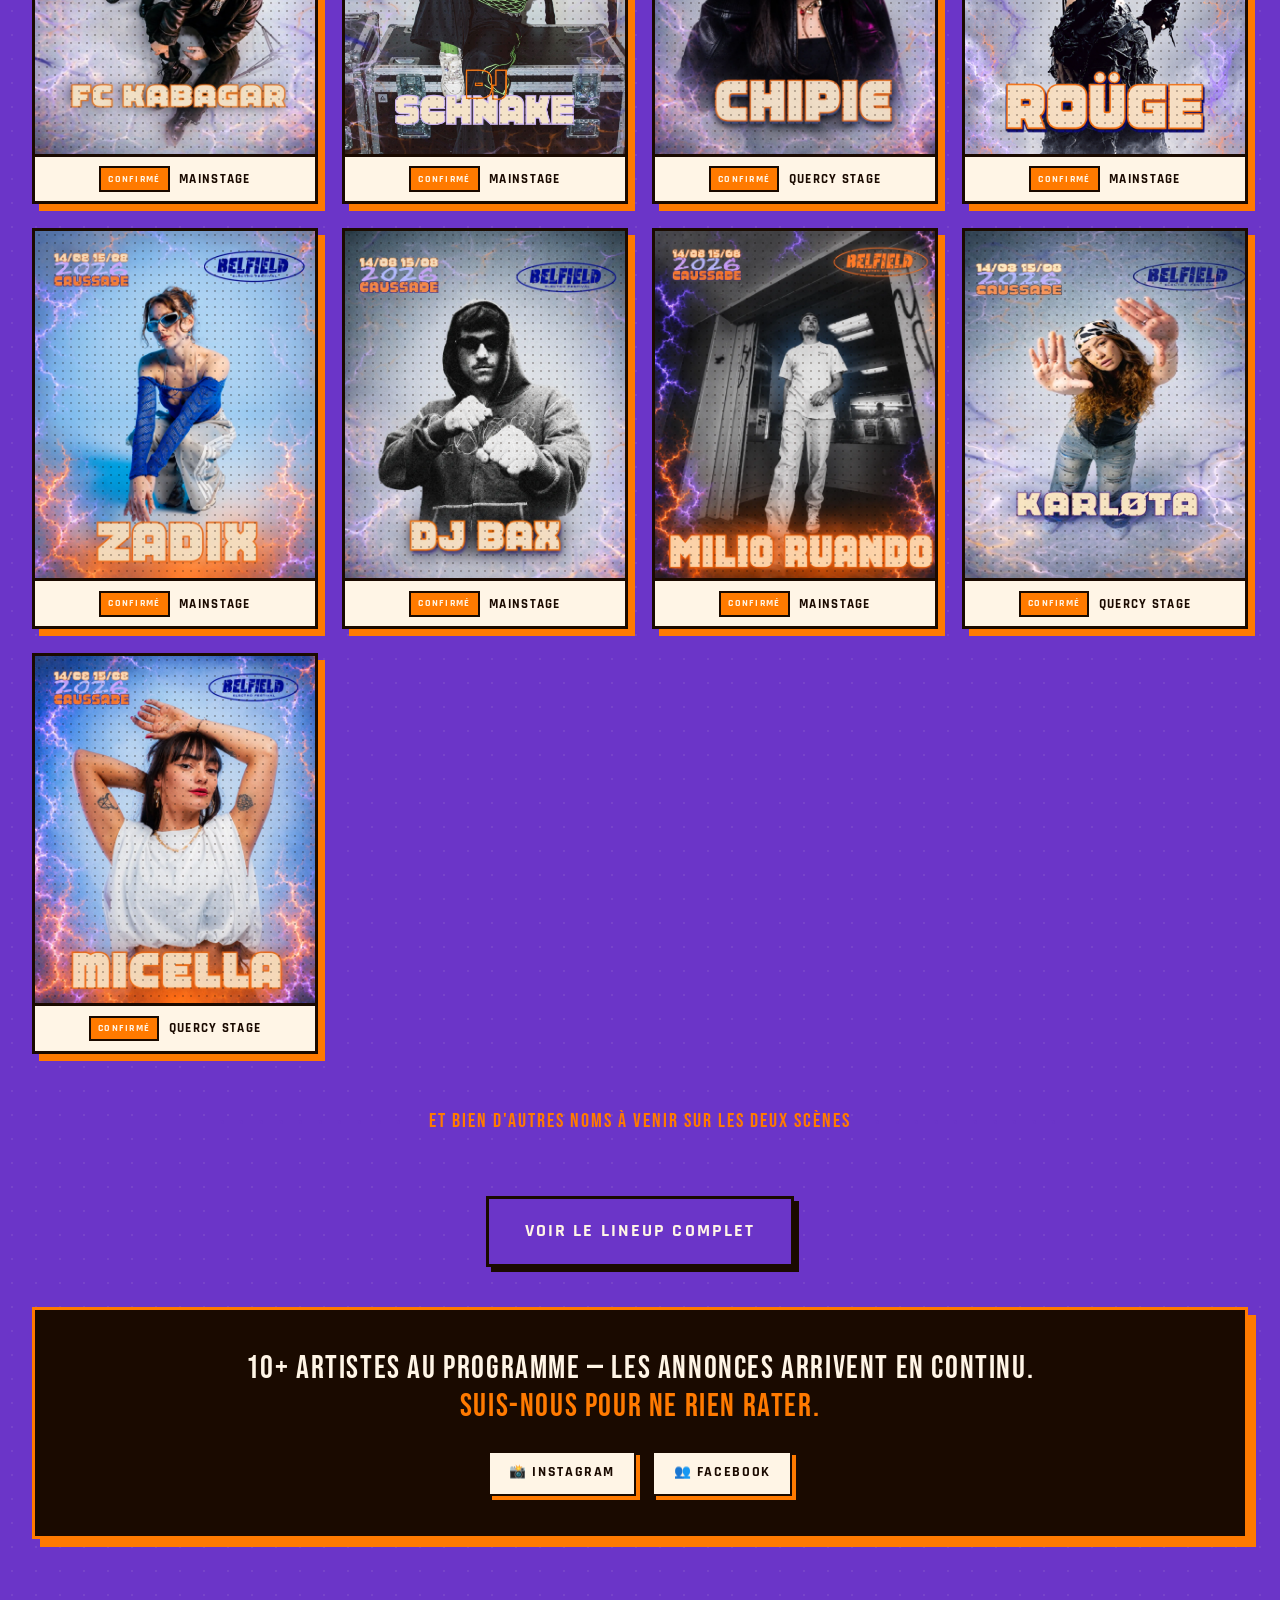
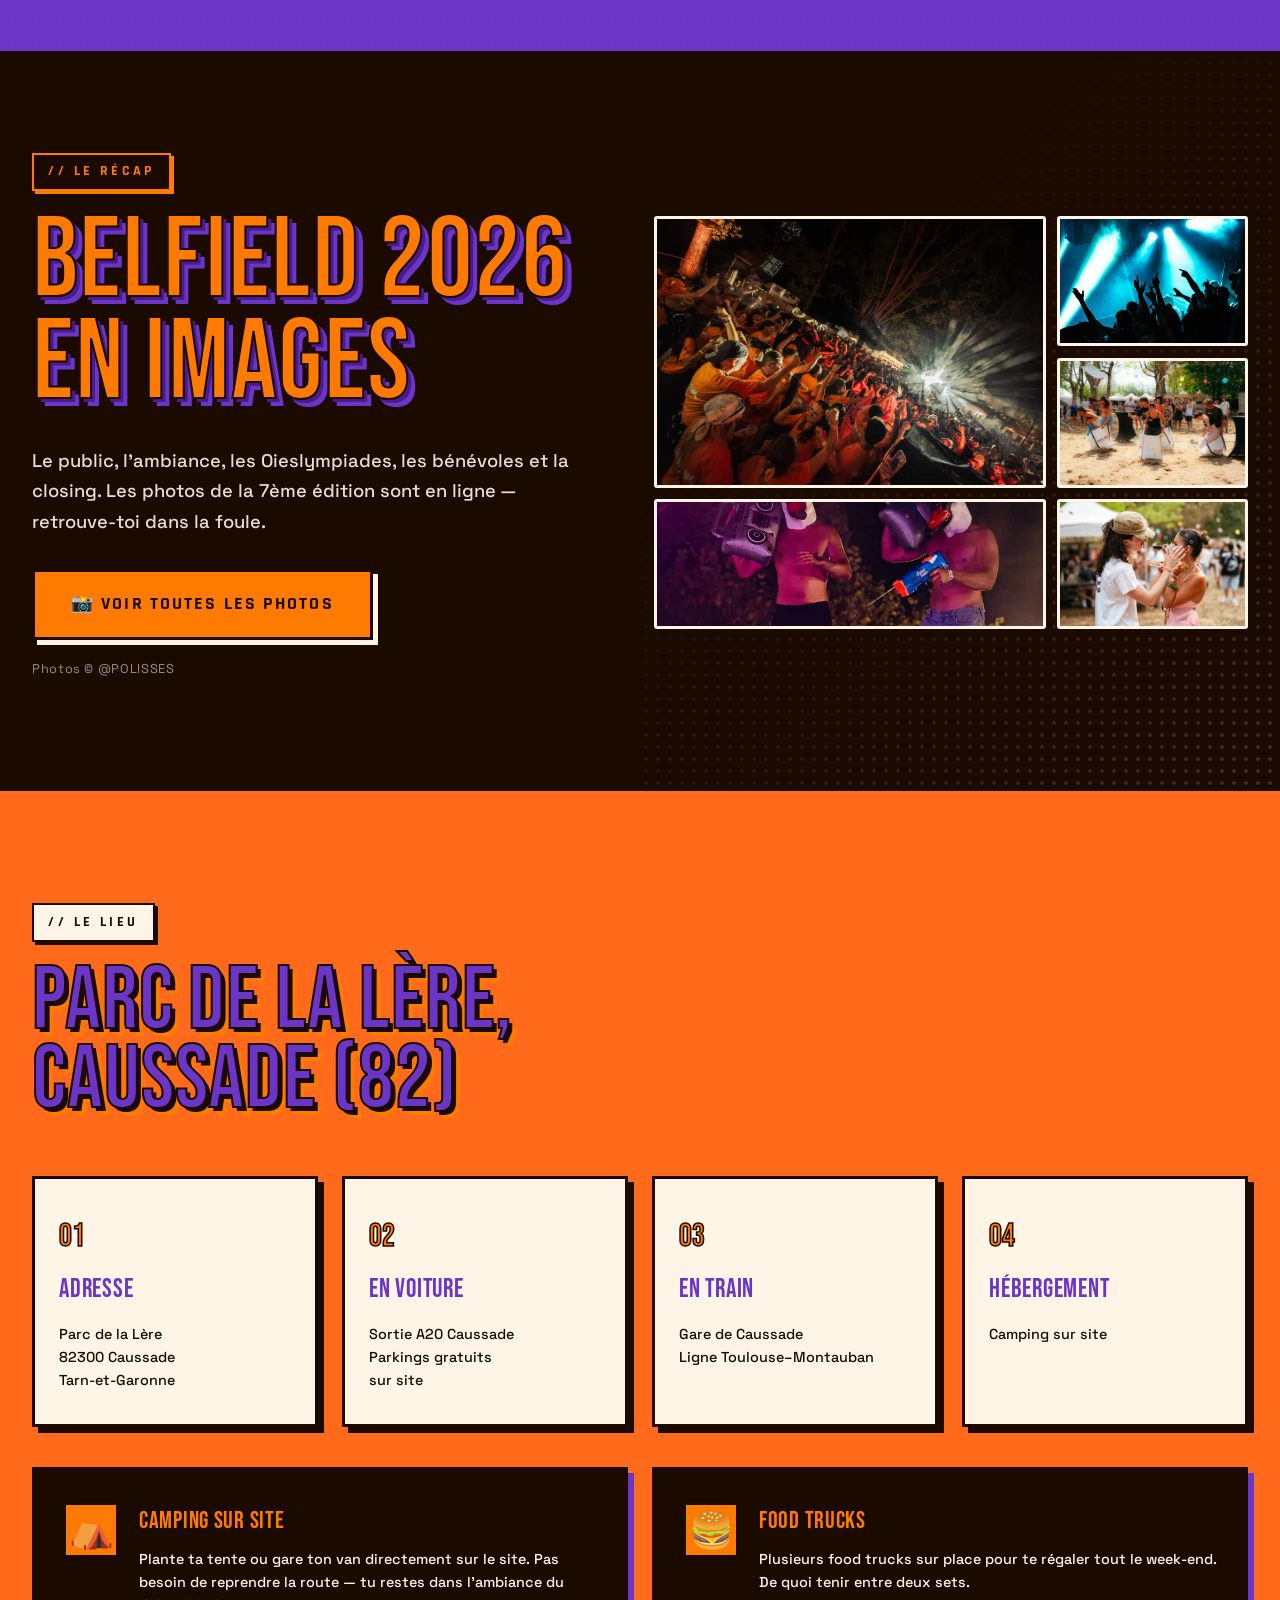
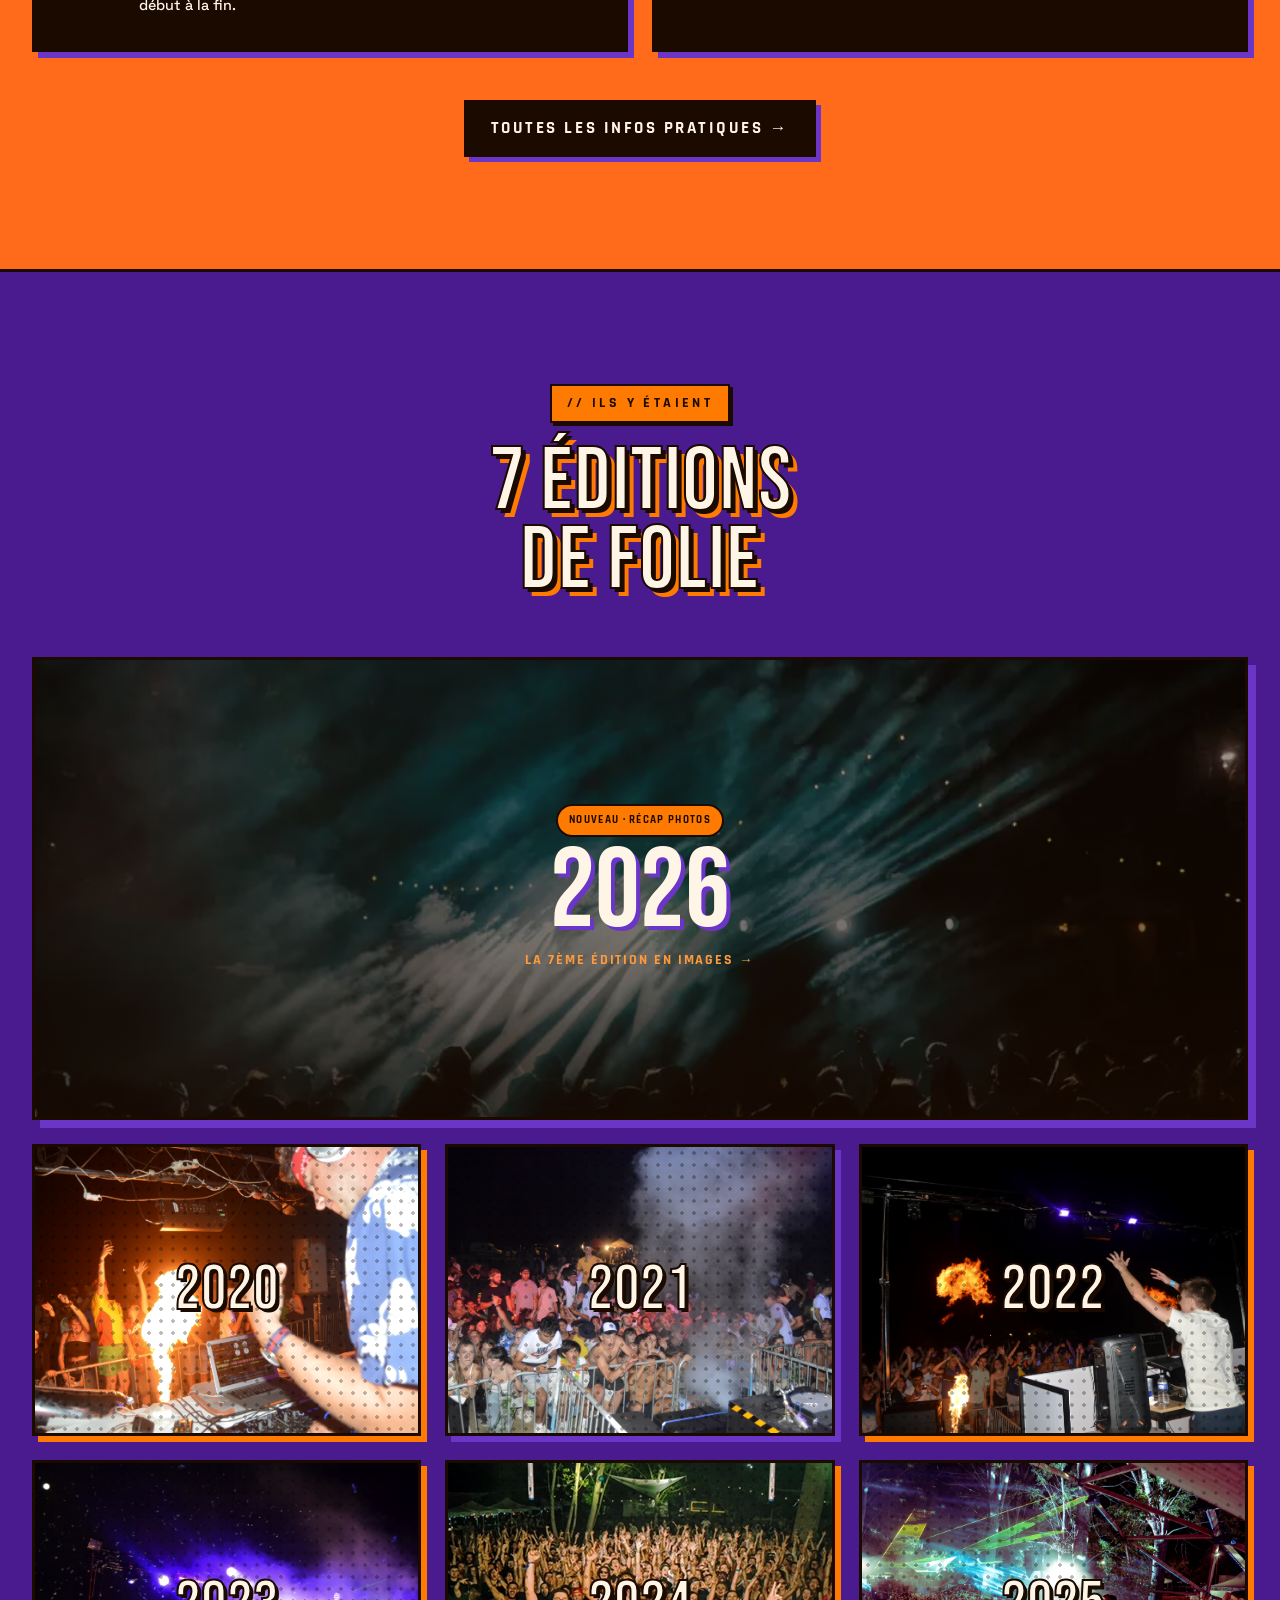
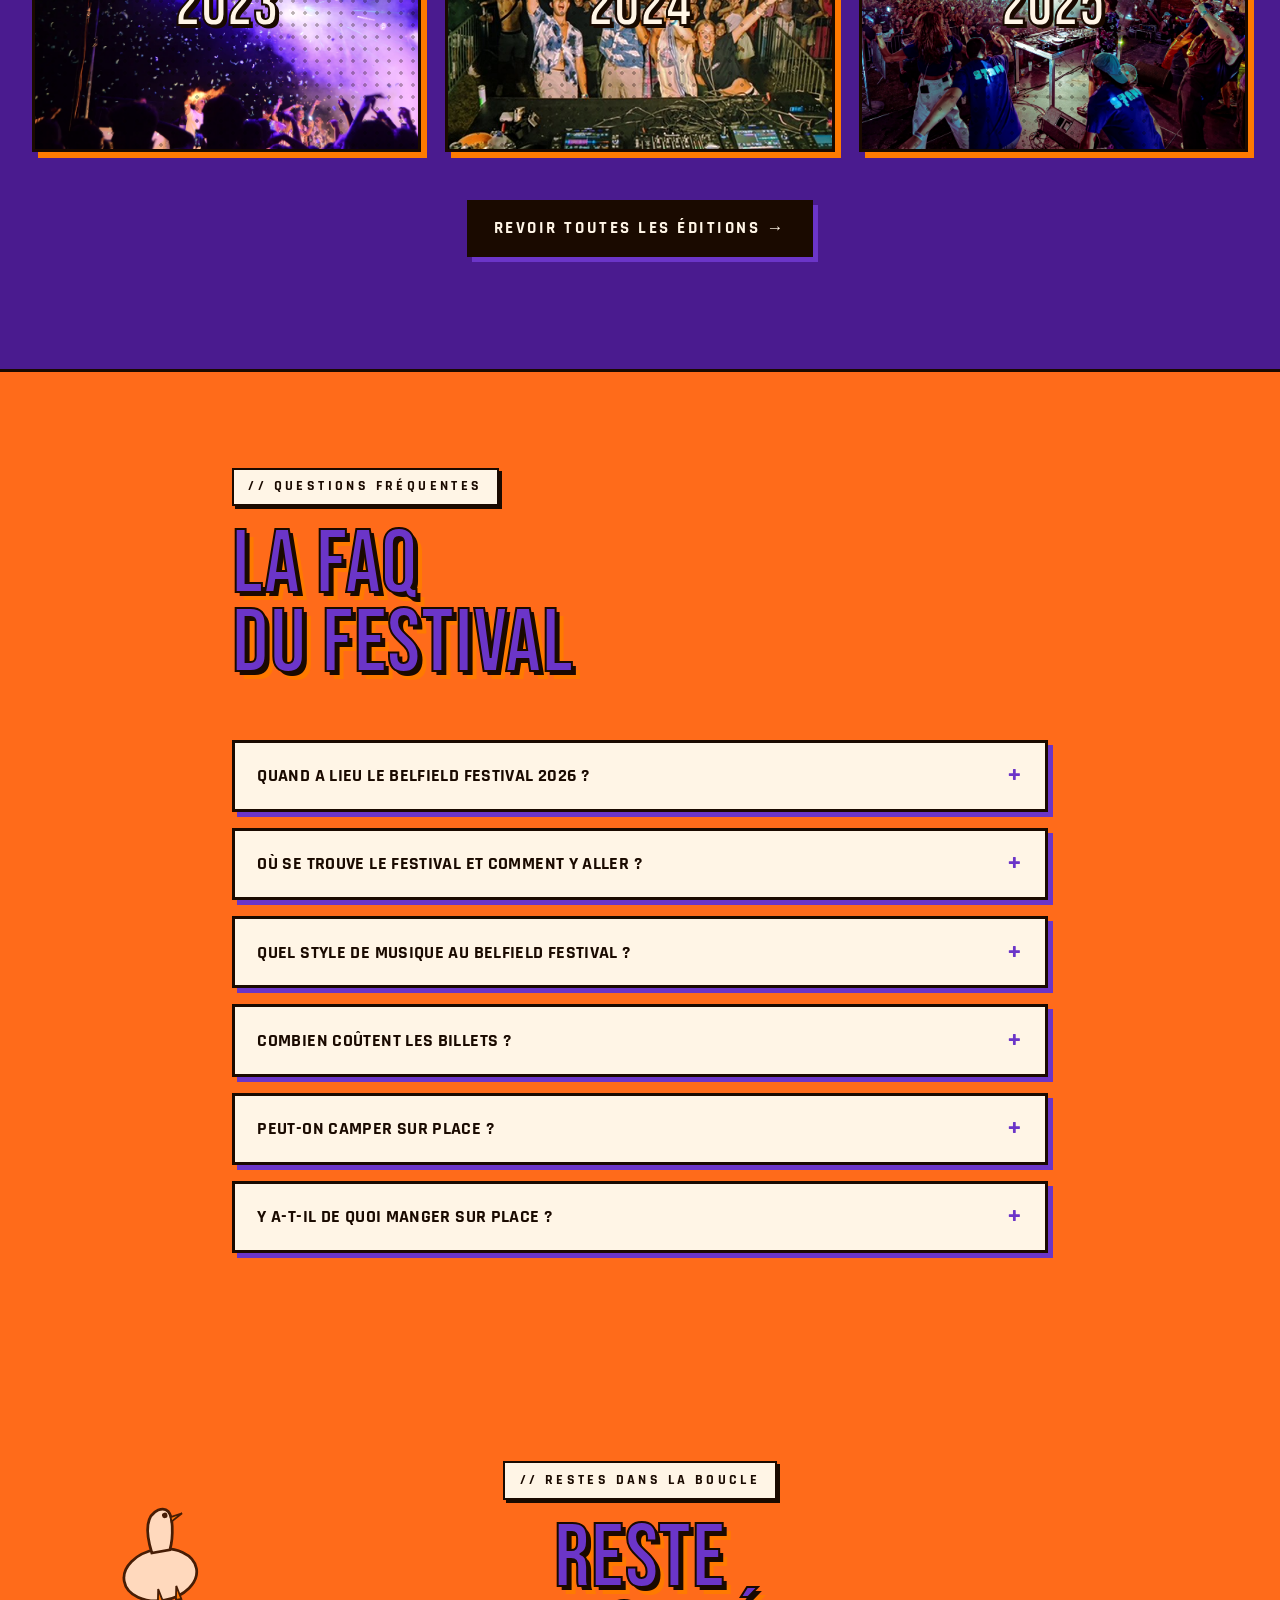
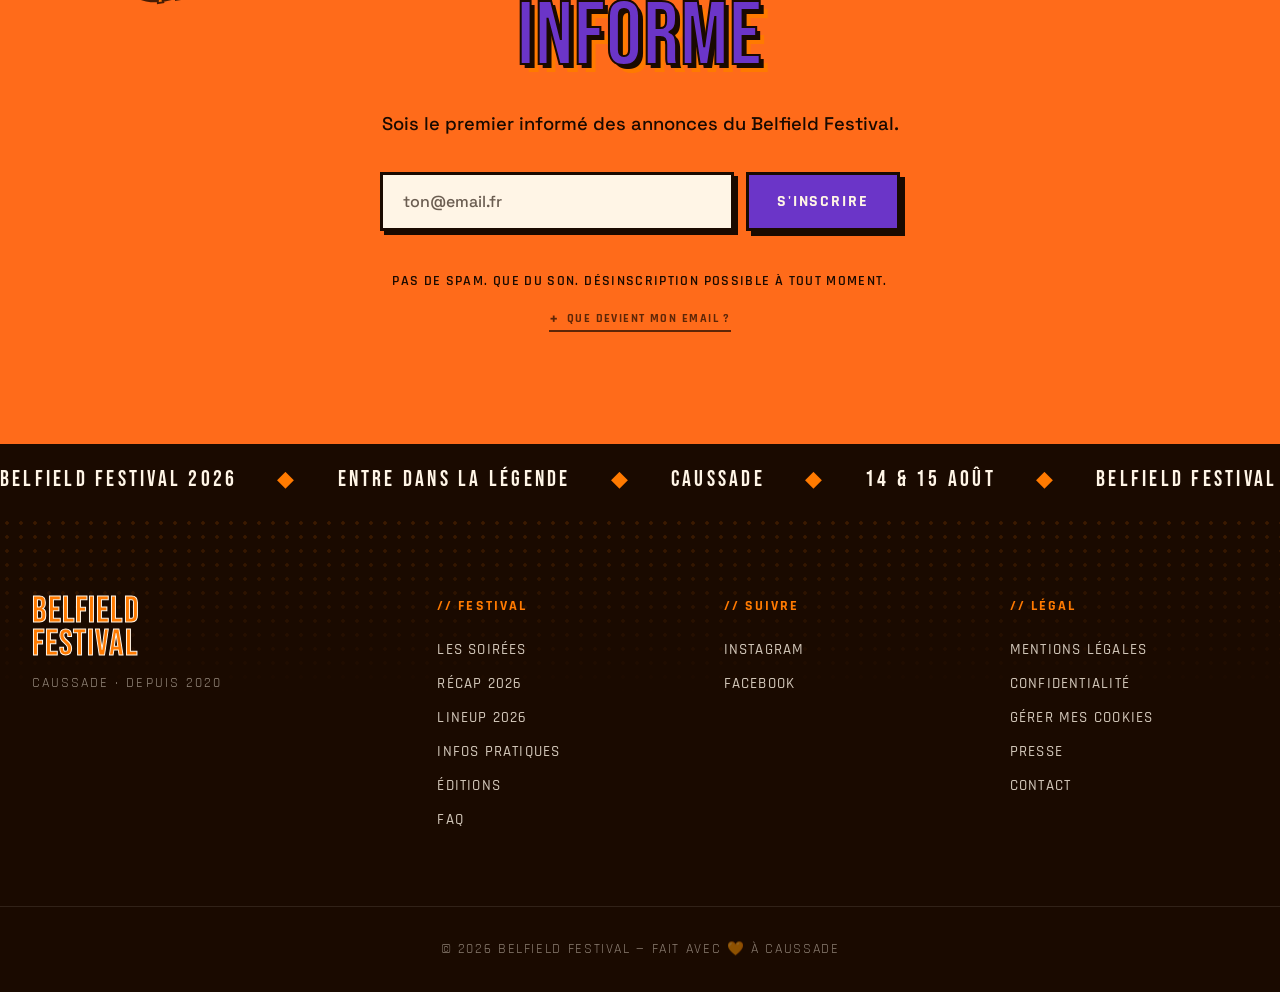
==== commit 0a0a317d: "protection forms" ====
--- a/index.html
+++ b/index.html
@@ -787,7 +787,8 @@
       <form class="newsletter-form" id="newsletter-form" method="POST" target="newsletter-sink" novalidate action="https://f0e8eb02.sibforms.com/serve/[base64]">
         <input type="email" name="EMAIL" id="EMAIL" placeholder="ton@email.fr" autocomplete="email" required aria-label="Email" />
         <button type="submit" class="btn btn-primary" id="newsletter-submit">S'inscrire</button>
-        <input type="text" name="email_address_check" value="" tabindex="-1" aria-hidden="true" style="position:absolute;left:-9999px;width:1px;height:1px;opacity:0;pointer-events:none;" />
+        <input type="text" name="email_address_check" value="" tabindex="-1" aria-hidden="true" autocomplete="off" class="hp-field" />
+        <div class="cf-turnstile" data-sitekey="0x4AAAAAAEktVJCmO1D37k-k" data-theme="auto"></div>
         <input type="hidden" name="locale" value="fr" />
         <input type="hidden" name="html_type" value="simple" />
       </form>
@@ -850,6 +851,7 @@
     </div>
   </footer>
 
+  <script src="https://challenges.cloudflare.com/turnstile/v0/api.js" async defer></script>
   <script>
     // Header scroll state
     const header = document.getElementById('header');
@@ -908,6 +910,8 @@
       const nlEmail = document.getElementById('EMAIL');
       const nlBtn = document.getElementById('newsletter-submit');
       const nlMsg = document.getElementById('newsletter-msg');
+      const nlHoneypot = nlForm.querySelector('input[name="email_address_check"]');
+      const nlLoadedAt = Date.now();
       // Format email permissif mais strict (RFC-like simplifié)
       const EMAIL_RE = /^[^\s@]+@[^\s@]+\.[^\s@]{2,}$/;
       let submitted = false;
@@ -922,11 +926,35 @@
         // Bloque toute soumission supplémentaire une fois inscrit
         if (submitted) { e.preventDefault(); return; }
 
+        // Piège à bots : le champ « email_address_check » doit rester vide
+        if (nlHoneypot && nlHoneypot.value.trim() !== '') {
+          e.preventDefault();
+          submitted = true;
+          showMsg('C’est bon, t’es dans la boucle ! 🎉 Surveille ta boîte mail.', 'success');
+          nlForm.reset();
+          return;
+        }
+
+        // Piège à bots : une soumission trop rapide après le chargement de la page n'est pas humaine
+        if (Date.now() - nlLoadedAt < 2500) {
+          e.preventDefault();
+          showMsg('Un instant… réessaie dans quelques secondes.', 'error');
+          return;
+        }
+
         const value = nlEmail.value.trim();
         if (!EMAIL_RE.test(value)) {
           e.preventDefault();
           showMsg('Oups, cette adresse mail n’a pas l’air valide. Vérifie le format (ex : ton@email.fr).', 'error');
           nlEmail.focus();
+          return;
+        }
+
+        // Vérification anti-bot Cloudflare Turnstile
+        const nlTurnstile = nlForm.querySelector('[name="cf-turnstile-response"]');
+        if (!nlTurnstile || !nlTurnstile.value) {
+          e.preventDefault();
+          showMsg('Vérification anti-spam en cours, réessaie dans un instant.', 'error');
           return;
         }
 
--- a/styles.css
+++ b/styles.css
@@ -1263,6 +1263,12 @@
   height: 1px;
   opacity: 0;
   pointer-events: none;
+}
+.newsletter-form .cf-turnstile {
+  flex-basis: 100%;
+  display: flex;
+  justify-content: center;
+  margin-top: 0.25rem;
 }
 .newsletter-form button[disabled] {
   opacity: 0.7;
